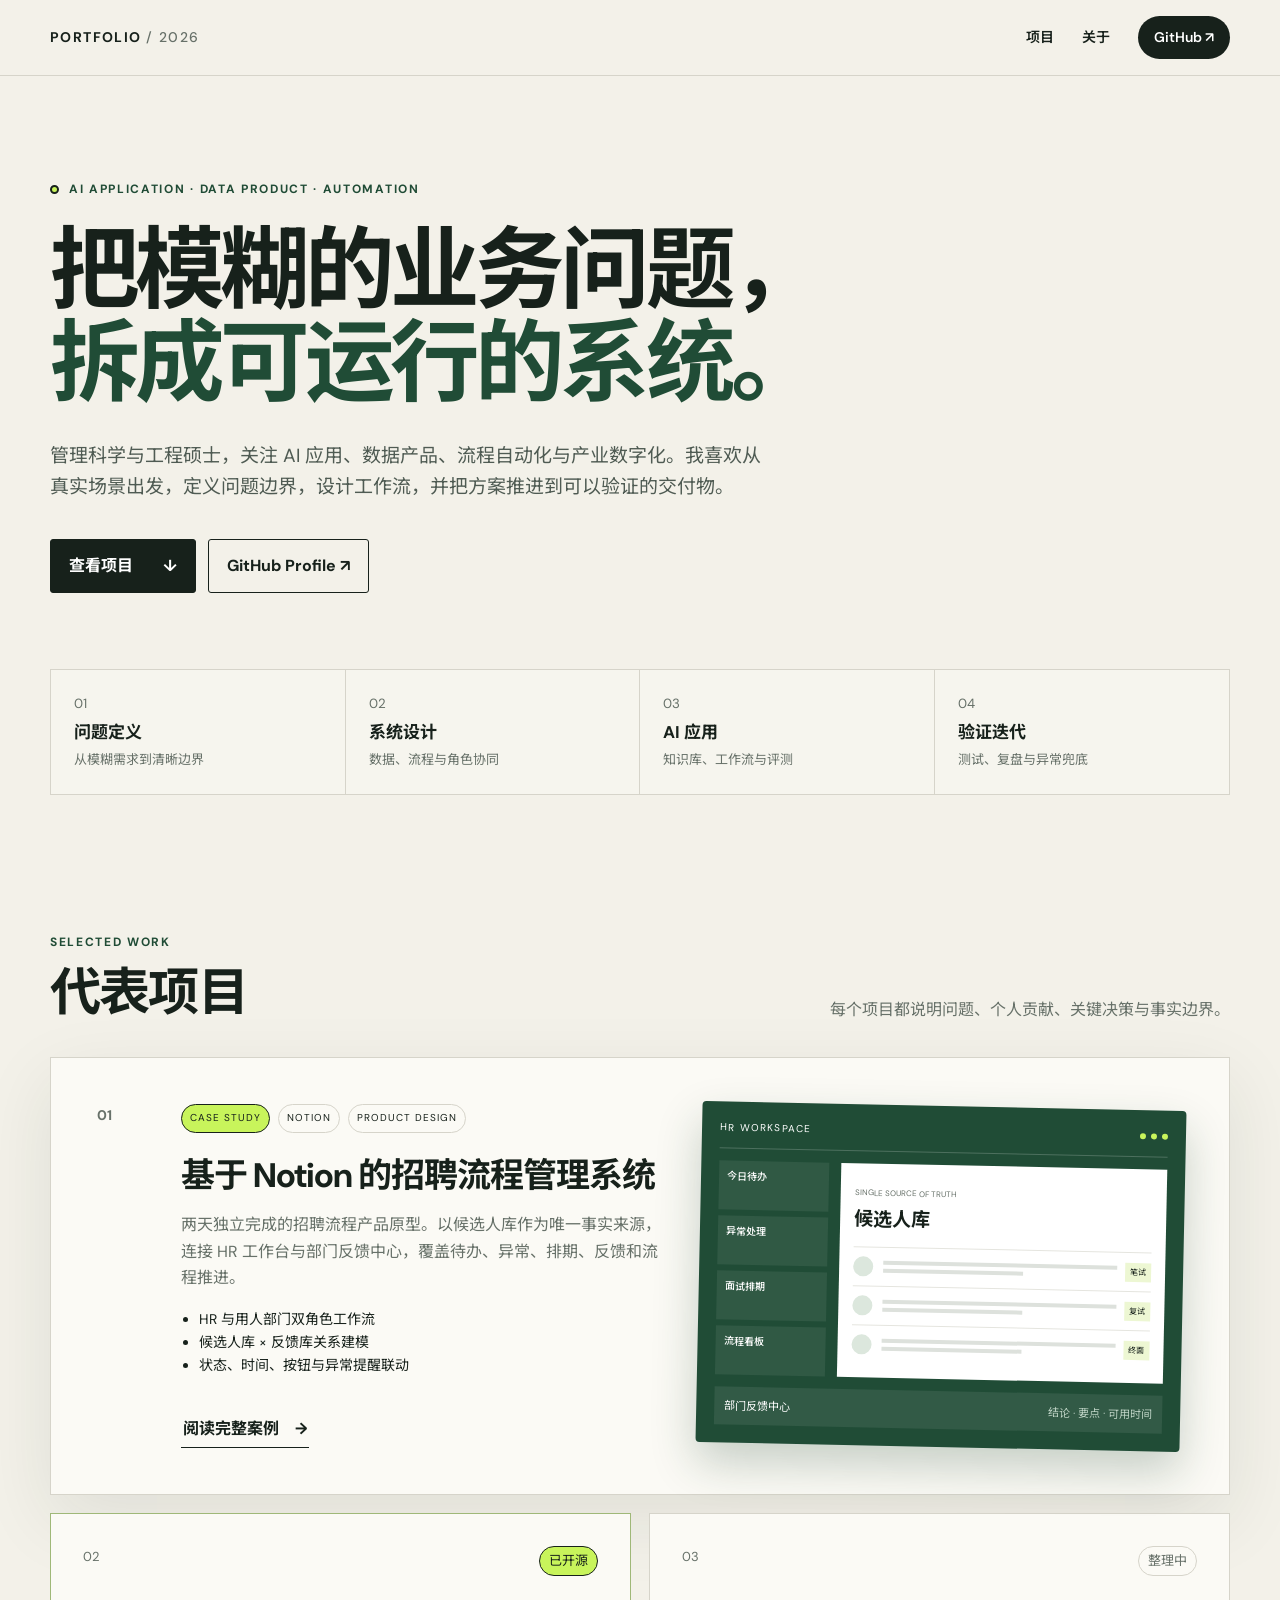
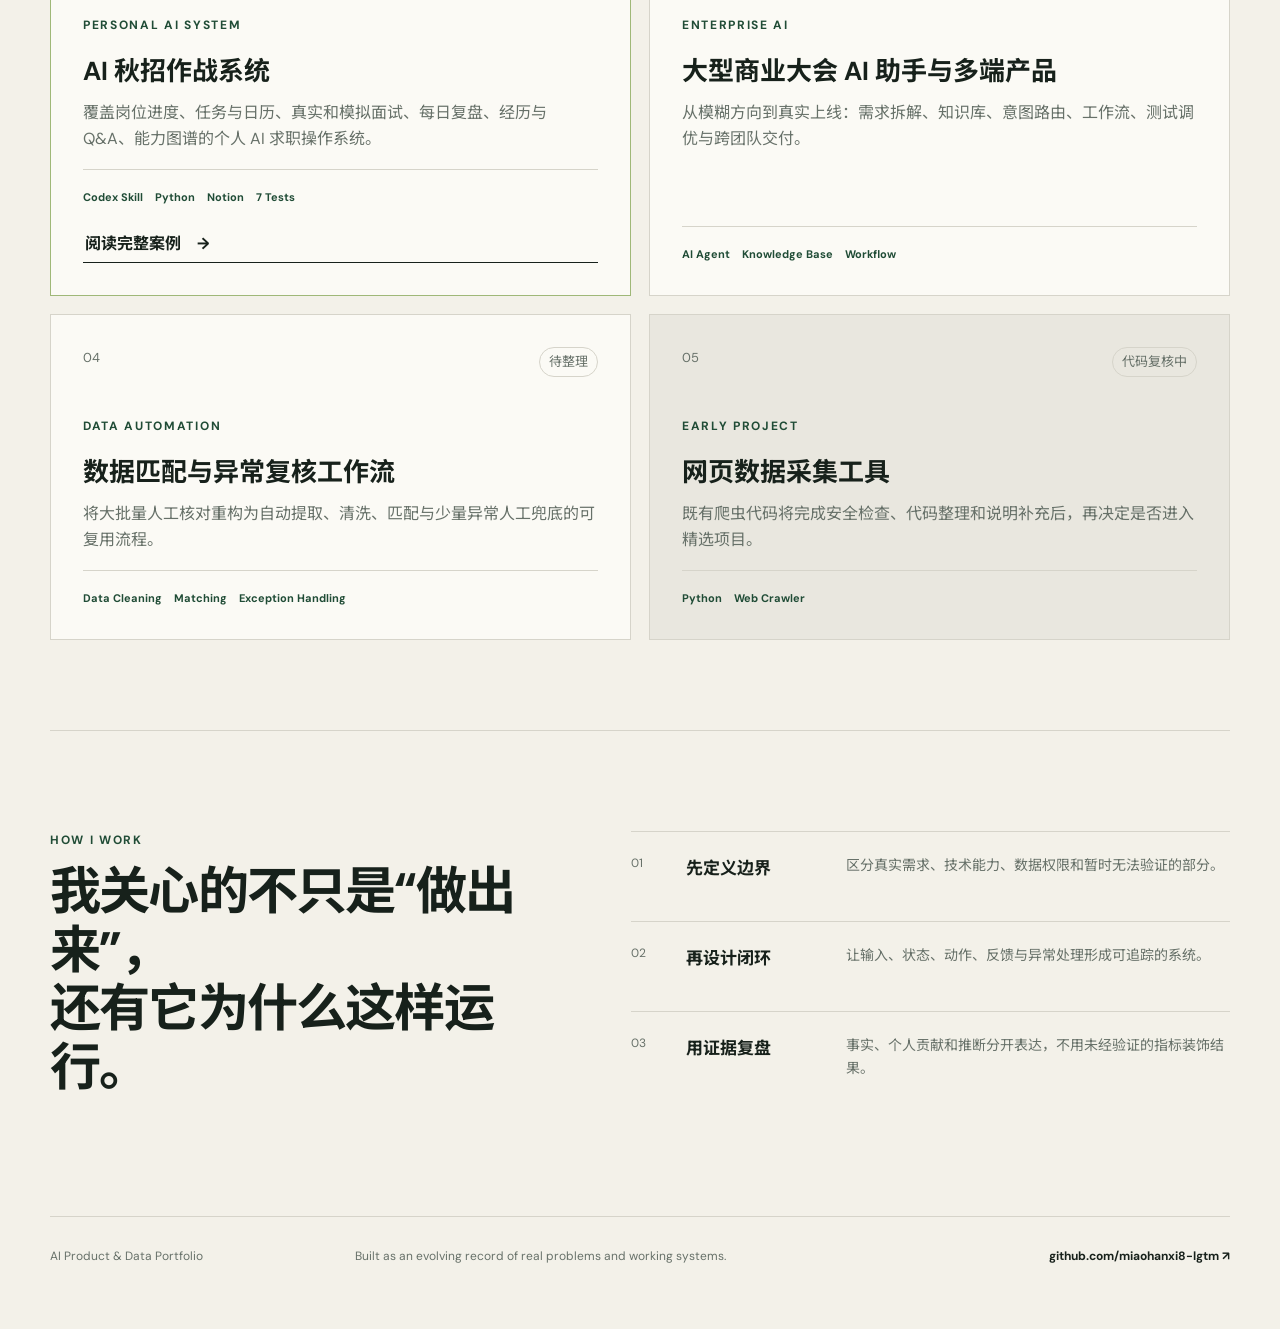
==== index.html @ 08131084 "Expand autumn recruitment case to full lifecycle" ====
<!doctype html>
<html lang="zh-CN">
<head>
  <meta charset="utf-8">
  <meta name="viewport" content="width=device-width, initial-scale=1">
  <meta name="description" content="AI 产品、数据自动化与数字化系统作品集">
  <title>AI Product & Data Portfolio</title>
  <link rel="stylesheet" href="/styles.css">
</head>
<body>
  <header class="site-header">
    <a class="brand" href="/">PORTFOLIO <span>/ 2026</span></a>
    <nav aria-label="主导航">
      <a href="#work">项目</a>
      <a href="#about">关于</a>
      <a class="nav-cta" href="https://github.com/miaohanxi8-lgtm">GitHub ↗</a>
    </nav>
  </header>

  <main>
    <section class="hero shell">
      <div class="eyebrow"><span></span> AI APPLICATION · DATA PRODUCT · AUTOMATION</div>
      <h1>把模糊的业务问题，<br><em>拆成可运行的系统。</em></h1>
      <p class="hero-copy">管理科学与工程硕士，关注 AI 应用、数据产品、流程自动化与产业数字化。我喜欢从真实场景出发，定义问题边界，设计工作流，并把方案推进到可以验证的交付物。</p>
      <div class="hero-actions">
        <a class="button primary" href="#work">查看项目 <span>↓</span></a>
        <a class="button secondary" href="https://github.com/miaohanxi8-lgtm">GitHub Profile ↗</a>
      </div>
      <div class="capability-strip">
        <div><small>01</small><strong>问题定义</strong><span>从模糊需求到清晰边界</span></div>
        <div><small>02</small><strong>系统设计</strong><span>数据、流程与角色协同</span></div>
        <div><small>03</small><strong>AI 应用</strong><span>知识库、工作流与评测</span></div>
        <div><small>04</small><strong>验证迭代</strong><span>测试、复盘与异常兜底</span></div>
      </div>
    </section>

    <section class="work shell" id="work">
      <div class="section-heading">
        <div><p class="kicker">SELECTED WORK</p><h2>代表项目</h2></div>
        <p>每个项目都说明问题、个人贡献、关键决策与事实边界。</p>
      </div>

      <article class="featured-card">
        <div class="project-index">01</div>
        <div class="project-copy">
          <div class="tag-row"><span class="tag live">CASE STUDY</span><span class="tag">NOTION</span><span class="tag">PRODUCT DESIGN</span></div>
          <h3>基于 Notion 的招聘流程管理系统</h3>
          <p>两天独立完成的招聘流程产品原型。以候选人库作为唯一事实来源，连接 HR 工作台与部门反馈中心，覆盖待办、异常、排期、反馈和流程推进。</p>
          <ul class="project-points">
            <li>HR 与用人部门双角色工作流</li>
            <li>候选人库 × 反馈库关系建模</li>
            <li>状态、时间、按钮与异常提醒联动</li>
          </ul>
          <a class="text-link" href="/projects/notion-recruiting-system.html">阅读完整案例 <span>→</span></a>
        </div>
        <div class="system-preview" aria-label="招聘系统简化示意">
          <div class="preview-top"><span>HR WORKSPACE</span><i></i><i></i><i></i></div>
          <div class="preview-grid">
            <div class="preview-side"><b>今日待办</b><b>异常处理</b><b>面试排期</b><b>流程看板</b></div>
            <div class="preview-main">
              <small>SINGLE SOURCE OF TRUTH</small><strong>候选人库</strong>
              <div class="candidate-row"><i></i><span><b></b><b></b></span><em>笔试</em></div>
              <div class="candidate-row"><i></i><span><b></b><b></b></span><em>复试</em></div>
              <div class="candidate-row"><i></i><span><b></b><b></b></span><em>终面</em></div>
            </div>
          </div>
          <div class="preview-feedback">部门反馈中心 <span>结论 · 要点 · 可用时间</span></div>
        </div>
      </article>

      <div class="project-grid">
        <article class="project-card published-card">
          <div class="card-top"><span>02</span><span class="status">已开源</span></div>
          <p class="kicker">PERSONAL AI SYSTEM</p>
          <h3>AI 秋招作战系统</h3>
          <p>覆盖岗位进度、任务与日历、真实和模拟面试、每日复盘、经历与 Q&A、能力图谱的个人 AI 求职操作系统。</p>
          <div class="card-footer"><span>Codex Skill</span><span>Python</span><span>Notion</span><span>7 Tests</span></div>
          <a class="text-link" href="/projects/autumn-recruitment-system.html">阅读完整案例 <span>→</span></a>
        </article>
        <article class="project-card">
          <div class="card-top"><span>03</span><span class="status">整理中</span></div>
          <p class="kicker">ENTERPRISE AI</p>
          <h3>大型商业大会 AI 助手与多端产品</h3>
          <p>从模糊方向到真实上线：需求拆解、知识库、意图路由、工作流、测试调优与跨团队交付。</p>
          <div class="card-footer"><span>AI Agent</span><span>Knowledge Base</span><span>Workflow</span></div>
        </article>
        <article class="project-card">
          <div class="card-top"><span>04</span><span class="status">待整理</span></div>
          <p class="kicker">DATA AUTOMATION</p>
          <h3>数据匹配与异常复核工作流</h3>
          <p>将大批量人工核对重构为自动提取、清洗、匹配与少量异常人工兜底的可复用流程。</p>
          <div class="card-footer"><span>Data Cleaning</span><span>Matching</span><span>Exception Handling</span></div>
        </article>
        <article class="project-card muted-card">
          <div class="card-top"><span>05</span><span class="status">代码复核中</span></div>
          <p class="kicker">EARLY PROJECT</p>
          <h3>网页数据采集工具</h3>
          <p>既有爬虫代码将完成安全检查、代码整理和说明补充后，再决定是否进入精选项目。</p>
          <div class="card-footer"><span>Python</span><span>Web Crawler</span></div>
        </article>
      </div>
    </section>

    <section class="about shell" id="about">
      <div><p class="kicker">HOW I WORK</p><h2>我关心的不只是“做出来”，<br>还有它为什么这样运行。</h2></div>
      <div class="principles">
        <div><span>01</span><h3>先定义边界</h3><p>区分真实需求、技术能力、数据权限和暂时无法验证的部分。</p></div>
        <div><span>02</span><h3>再设计闭环</h3><p>让输入、状态、动作、反馈与异常处理形成可追踪的系统。</p></div>
        <div><span>03</span><h3>用证据复盘</h3><p>事实、个人贡献和推断分开表达，不用未经验证的指标装饰结果。</p></div>
      </div>
    </section>
  </main>

  <footer class="site-footer shell">
    <p>AI Product & Data Portfolio</p>
    <p>Built as an evolving record of real problems and working systems.</p>
    <a href="https://github.com/miaohanxi8-lgtm">github.com/miaohanxi8-lgtm ↗</a>
  </footer>
</body>
</html>
---- styles.css ----
@import url('https://fonts.googleapis.com/css2?family=DM+Sans:wght@400;500;600;700&family=Noto+Sans+SC:wght@400;500;600;700&display=swap');

:root{
  --ink:#17211b;--paper:#f3f1e9;--card:#fbfaf5;--line:#d6d4ca;
  --lime:#c8f45b;--green:#204c36;--muted:#677169;--orange:#ff785a;
  --shadow:0 24px 70px rgba(26,40,31,.09)
}
*{box-sizing:border-box}
html{scroll-behavior:smooth}
body{margin:0;background:var(--paper);color:var(--ink);font-family:"DM Sans","Noto Sans SC",sans-serif;line-height:1.65}
a{color:inherit;text-decoration:none}
.shell{width:min(1180px,calc(100% - 48px));margin:auto}
.site-header{height:76px;padding:0 max(24px,calc((100vw - 1180px)/2));display:flex;align-items:center;justify-content:space-between;border-bottom:1px solid var(--line);position:sticky;top:0;background:rgba(243,241,233,.91);backdrop-filter:blur(16px);z-index:10}
.brand{font-weight:700;letter-spacing:.1em;font-size:14px}.brand span{color:var(--muted);font-weight:500}
nav{display:flex;align-items:center;gap:28px;font-size:14px;font-weight:600}nav a:hover{opacity:.65}.nav-cta{background:var(--ink);color:white;padding:10px 16px;border-radius:999px}
.hero{padding:104px 0 48px}
.eyebrow,.kicker{font-size:12px;letter-spacing:.14em;font-weight:700;color:var(--green);text-transform:uppercase}
.eyebrow{display:flex;align-items:center;gap:10px}.eyebrow>span{width:9px;height:9px;background:var(--lime);border:2px solid var(--ink);border-radius:50%}
h1,h2,h3,p{margin-top:0}h1{font-size:clamp(46px,7vw,92px);line-height:1.04;letter-spacing:-.055em;margin:24px 0 30px;max-width:1000px}h1 em{font-style:normal;color:var(--green)}
.hero-copy{font-size:19px;max-width:720px;color:#4f5b53}
.hero-actions{display:flex;gap:12px;margin:36px 0 76px}.button{padding:13px 18px;border:1px solid var(--ink);font-weight:700;border-radius:3px}.button.primary{background:var(--ink);color:white}.button.primary span{margin-left:26px}.button.secondary:hover,.text-link:hover{background:var(--lime)}
.capability-strip{display:grid;grid-template-columns:repeat(4,1fr);border:1px solid var(--line);background:rgba(255,255,255,.24)}
.capability-strip>div{padding:23px;border-right:1px solid var(--line);display:grid;gap:3px}.capability-strip>div:last-child{border:0}.capability-strip small{color:var(--muted)}.capability-strip strong{font-size:17px}.capability-strip span{font-size:13px;color:var(--muted)}
.work{padding:90px 0}.section-heading{display:flex;justify-content:space-between;align-items:end;margin-bottom:34px}.section-heading h2,.about h2{font-size:clamp(32px,4vw,54px);line-height:1.15;letter-spacing:-.035em;margin:7px 0 0}.section-heading>p{max-width:420px;color:var(--muted);margin:0}
.featured-card{background:var(--card);border:1px solid var(--line);padding:46px;display:grid;grid-template-columns:50px 1fr 1fr;gap:34px;box-shadow:var(--shadow)}
.project-index{font-size:14px;color:var(--muted);font-weight:700}.tag-row{display:flex;gap:8px;flex-wrap:wrap}.tag{font-size:10px;letter-spacing:.1em;border:1px solid var(--line);padding:5px 8px;border-radius:999px}.tag.live{background:var(--lime);border-color:var(--ink)}
.project-copy h3{font-size:34px;line-height:1.22;letter-spacing:-.03em;margin:22px 0 16px}.project-copy>p{color:var(--muted)}.project-points{padding-left:18px;font-size:14px}.text-link{display:inline-block;margin-top:20px;border-bottom:1px solid var(--ink);font-weight:700;padding:5px 2px}.text-link span{margin-left:12px}
.system-preview{background:var(--green);color:white;padding:18px;border-radius:4px;align-self:center;transform:rotate(1.2deg);box-shadow:0 20px 45px rgba(25,65,44,.23)}
.preview-top{display:flex;align-items:center;gap:5px;border-bottom:1px solid rgba(255,255,255,.2);padding-bottom:11px;font-size:10px;letter-spacing:.12em}.preview-top span{margin-right:auto}.preview-top i{width:6px;height:6px;border-radius:50%;background:var(--lime)}
.preview-grid{display:grid;grid-template-columns:110px 1fr;margin-top:12px;gap:12px}.preview-side{display:grid;gap:6px}.preview-side b{font-size:10px;padding:8px;background:rgba(255,255,255,.07);font-weight:500}.preview-main{background:white;color:var(--ink);padding:14px}.preview-main small{font-size:8px;color:var(--muted)}.preview-main>strong{display:block;font-size:19px;margin-bottom:12px}
.candidate-row{display:grid;grid-template-columns:22px 1fr auto;gap:8px;align-items:center;border-top:1px solid #e5e5df;padding:9px 0}.candidate-row>i{width:20px;height:20px;background:#dce7dd;border-radius:50%}.candidate-row span{display:grid;gap:4px}.candidate-row span b{height:4px;background:#dde1dc}.candidate-row span b:last-child{width:60%}.candidate-row em{font-size:8px;font-style:normal;background:#edf7d3;padding:3px 5px}
.preview-feedback{font-size:11px;margin-top:12px;padding:10px;background:rgba(255,255,255,.08)}.preview-feedback span{float:right;color:#bdd2c4}
.project-grid{display:grid;grid-template-columns:repeat(2,1fr);gap:18px;margin-top:18px}.project-card{background:var(--card);border:1px solid var(--line);padding:32px;min-height:300px;display:flex;flex-direction:column}.project-card:hover{transform:translateY(-3px);transition:.2s;box-shadow:var(--shadow)}.card-top{display:flex;justify-content:space-between;color:var(--muted);font-size:13px}.status{border:1px solid var(--line);border-radius:999px;padding:3px 9px}.project-card .kicker{margin-top:40px}.project-card h3{font-size:26px;line-height:1.25;margin:8px 0 12px}.project-card>p:not(.kicker){color:var(--muted)}.card-footer{margin-top:auto;padding-top:18px;border-top:1px solid var(--line);display:flex;flex-wrap:wrap;gap:12px;color:var(--green);font-size:11px;font-weight:700}.muted-card{background:#e9e7df}
.about{padding:100px 0;display:grid;grid-template-columns:.9fr 1.1fr;gap:90px;border-top:1px solid var(--line)}.principles>div{display:grid;grid-template-columns:45px 150px 1fr;gap:10px;padding:22px 0;border-top:1px solid var(--line)}.principles span{font-size:12px;color:var(--muted)}.principles h3{font-size:17px}.principles p{color:var(--muted);font-size:14px}
.site-footer{display:grid;grid-template-columns:1fr 2fr 1fr;gap:20px;border-top:1px solid var(--line);padding:30px 0 50px;font-size:12px;color:var(--muted)}.site-footer a{text-align:right;color:var(--ink);font-weight:700}

/* Case study */
.case-hero{padding:82px 0 48px}.back-link{font-size:13px;font-weight:700}.case-hero h1{font-size:clamp(42px,6.5vw,78px);max-width:1050px}.case-summary{display:grid;grid-template-columns:2fr 1fr;gap:70px;align-items:end}.case-summary>p{font-size:19px;color:var(--muted);margin:0}.meta-list{display:grid;grid-template-columns:1fr 1fr;border:1px solid var(--line)}.meta-list div{padding:13px;border:1px solid var(--line);margin:-1px 0 0 -1px}.meta-list small{display:block;color:var(--muted);font-size:10px;letter-spacing:.1em}.meta-list strong{font-size:13px}
.case-actions{display:flex;gap:12px;flex-wrap:wrap;margin-top:32px}.case-actions .button{font-size:14px}.case-actions .button.quiet{border-color:var(--line);color:var(--green)}.case-actions .button.quiet:hover{background:var(--lime);border-color:var(--ink)}
.disclosure{background:#e4efd0;border-left:4px solid var(--green);padding:17px 20px;margin:0 auto 70px}.disclosure strong{margin-right:8px}
.case-layout{display:grid;grid-template-columns:220px 1fr;gap:70px;padding-bottom:100px}.case-toc{position:sticky;top:110px;align-self:start;display:grid;gap:12px;font-size:13px}.case-toc b{margin-bottom:8px}.case-toc a{color:var(--muted)}.case-toc a:hover{color:var(--ink)}
.case-content section{padding:16px 0 76px;border-top:1px solid var(--line)}.case-content h2{font-size:36px;letter-spacing:-.03em;margin:30px 0 20px}.case-content h3{font-size:20px;margin-bottom:8px}.lead{font-size:20px;color:var(--green)}
.problem-grid,.view-grid,.decision-grid{display:grid;grid-template-columns:repeat(2,1fr);gap:14px}.info-card{border:1px solid var(--line);background:var(--card);padding:24px}.info-card span{font-size:11px;color:var(--muted)}.info-card p{font-size:14px;color:var(--muted);margin:8px 0 0}
.architecture{background:var(--ink);color:white;padding:34px;margin:28px 0}.arch-grid{display:grid;grid-template-columns:1fr 52px 1.2fr 52px 1fr;align-items:center;text-align:center}.arch-node{border:1px solid rgba(255,255,255,.3);padding:22px 12px;background:rgba(255,255,255,.04)}.arch-node.core{background:var(--lime);color:var(--ink);border-color:var(--lime)}.arch-node small{display:block;font-size:10px;opacity:.65;margin-bottom:6px}.arch-arrow{color:var(--lime);font-size:24px}.arch-caption{text-align:center;color:#aebcb3;font-size:12px;margin:18px 0 0}
.flow-list{counter-reset:flow;list-style:none;padding:0}.flow-list li{counter-increment:flow;display:grid;grid-template-columns:46px 1fr;gap:16px;padding:18px 0;border-top:1px solid var(--line)}.flow-list li:before{content:counter(flow,decimal-leading-zero);font-weight:700;color:var(--green)}.flow-list b{display:block;margin-bottom:4px}.flow-list span{color:var(--muted);font-size:14px}
.screen-gallery{display:grid;grid-template-columns:repeat(2,minmax(0,1fr));gap:16px;margin-top:28px}.screen-card{margin:0;background:var(--card);border:1px solid var(--line);overflow:hidden}.screen-card-wide{grid-column:1/-1}.screen-frame{background:#e9e7df;overflow:hidden;border-bottom:1px solid var(--line)}.screen-frame img{width:100%;height:auto;display:block}.screen-card figcaption{padding:20px}.screen-card figcaption>span,.prototype-note>span{font-size:10px;letter-spacing:.12em;color:var(--green);font-weight:700}.screen-card figcaption strong{display:block;font-size:17px;line-height:1.35;margin:7px 0}.screen-card figcaption p{font-size:13px;color:var(--muted);margin:0}.prototype-note{display:grid;grid-template-columns:145px 1fr;gap:24px;margin-top:16px;padding:24px;background:#e4efd0;border-left:4px solid var(--green)}.prototype-note strong{font-size:19px}.prototype-note p{margin:5px 0 0;color:#4f5b53;font-size:14px}.demo-data-note{font-size:12px;color:var(--muted);border-left:2px solid var(--lime);padding-left:10px}
.data-table{width:100%;border-collapse:collapse;font-size:14px}.data-table th,.data-table td{text-align:left;padding:15px;border-bottom:1px solid var(--line);vertical-align:top}.data-table th{color:var(--muted);font-size:11px;letter-spacing:.08em}.data-table td:first-child{font-weight:700}
.limitations{background:#ffede6;border:1px solid #edc1b4;padding:26px}.limitations ul{margin-bottom:0}
.case-cta{background:var(--green);color:white;padding:42px;margin-top:20px}.case-cta h2{margin-top:0}.case-cta>p{max-width:720px;color:#d8e6dc}.case-cta-actions{display:flex;gap:10px;flex-wrap:wrap;margin-top:24px}.case-cta a{display:inline-block;background:var(--lime);color:var(--ink);padding:12px 16px;font-weight:700}.case-cta a.secondary{background:transparent;color:white;border:1px solid rgba(255,255,255,.38)}.case-cta a:hover{transform:translateY(-2px);transition:.18s}

@media(max-width:850px){
  .site-header nav>a:not(.nav-cta){display:none}.hero{padding-top:70px}.capability-strip{grid-template-columns:1fr 1fr}.capability-strip>div:nth-child(2){border-right:0}.capability-strip>div:nth-child(-n+2){border-bottom:1px solid var(--line)}
  .section-heading,.case-summary{display:block}.section-heading>p{margin-top:15px}.featured-card{grid-template-columns:1fr;padding:28px}.project-index{display:none}.system-preview{transform:none}.project-grid,.about{grid-template-columns:1fr}.about{gap:40px}.site-footer{grid-template-columns:1fr}.site-footer a{text-align:left}
  .case-layout{grid-template-columns:1fr}.case-toc{display:none}.screen-gallery{grid-template-columns:1fr}.screen-card-wide{grid-column:auto}.arch-grid{grid-template-columns:1fr}.arch-arrow{transform:rotate(90deg)}.problem-grid,.view-grid,.decision-grid{grid-template-columns:1fr}
}
@media(max-width:520px){
  .shell{width:min(100% - 28px,1180px)}.site-header{height:66px;padding:0 14px}.brand span{display:none}.nav-cta{padding:8px 12px}.hero{padding-top:56px}h1{font-size:43px}.hero-copy{font-size:16px}.hero-actions{display:grid;margin-bottom:52px}.capability-strip{grid-template-columns:1fr}.capability-strip>div{border-right:0;border-bottom:1px solid var(--line)!important}.project-grid{grid-template-columns:1fr}.featured-card{padding:20px}.project-copy h3{font-size:28px}.preview-grid{grid-template-columns:82px 1fr}.principles>div{grid-template-columns:35px 1fr}.principles p{grid-column:2}.case-summary>p{font-size:17px}.meta-list{margin-top:28px}.case-actions{display:grid}.case-actions .button{text-align:center}.case-cta-actions{display:grid}.case-cta-actions a{text-align:center}.architecture{padding:20px}.case-content h2{font-size:30px}.prototype-note{grid-template-columns:1fr;gap:8px}.screen-card figcaption{padding:16px}
}

/* Full-lifecycle autumn recruitment case */
.case-content{min-width:0}
.goal-grid{display:grid;grid-template-columns:repeat(2,1fr);gap:14px}
.goal-grid .info-card{min-height:208px}
.lifecycle-map{display:grid;grid-template-columns:repeat(15,auto);align-items:stretch;margin:28px 0;overflow-x:auto;padding-bottom:8px}
.lifecycle-map>div{min-width:130px;background:var(--card);border:1px solid var(--line);padding:17px}
.lifecycle-map>i{display:grid;place-items:center;padding:0 8px;color:var(--green);font-style:normal;font-size:20px}
.lifecycle-map span,.track-panel>span,.review-flow span,.knowledge-assets span,.daily-inputs span{font-size:10px;letter-spacing:.11em;color:var(--green);font-weight:700}
.lifecycle-map b{display:block;margin:8px 0 3px}.lifecycle-map p{margin:0;font-size:11px;color:var(--muted)}
.two-track{display:grid;grid-template-columns:1fr 1fr;gap:14px;margin-top:28px}
.track-panel{border:1px solid var(--line);background:var(--card);padding:28px}
.track-panel h3{font-size:24px;margin:9px 0 16px}.track-panel ul{padding-left:18px;margin:0}.track-panel li{margin:9px 0;color:var(--muted);font-size:14px}
.track-panel.accent-panel{background:var(--green);color:white;border-color:var(--green)}
.accent-panel>span{color:var(--lime)}.accent-panel li{color:#d8e6dc}
.action-example{display:grid;grid-template-columns:1fr 38px 1fr 38px 1fr;align-items:center;background:var(--ink);color:white;padding:20px;margin-top:14px}
.action-example div{padding:10px}.action-example small{display:block;color:var(--lime);font-size:9px;letter-spacing:.11em}.action-example b{display:block;font-size:13px;margin-top:6px}.action-example i{text-align:center;color:var(--lime);font-style:normal}
.review-flow{display:grid;grid-template-columns:repeat(3,1fr);gap:12px;margin-top:14px}
.review-flow>div{border-top:3px solid var(--green);background:var(--card);padding:20px}
.review-flow b{display:block;font-size:17px;margin:7px 0}.review-flow p{font-size:13px;color:var(--muted);margin:0}
.knowledge-assets{display:grid;grid-template-columns:repeat(4,1fr);gap:10px;margin-top:26px}
.knowledge-assets>div{background:var(--card);border:1px solid var(--line);padding:20px}
.knowledge-assets h3{margin:8px 0}.knowledge-assets p{font-size:12px;color:var(--muted);margin:0}
.answer-chain{display:flex;align-items:center;gap:10px;flex-wrap:wrap;background:#e4efd0;border-left:4px solid var(--green);padding:20px;margin-top:14px}
.answer-chain span{background:var(--card);border:1px solid #becdae;padding:7px 10px;font-size:12px}.answer-chain i{font-style:normal;color:var(--green)}.answer-chain strong{font-size:15px}
.capability-board{display:grid;grid-template-columns:repeat(3,1fr);gap:12px;margin-top:26px}
.capability-node{border:1px solid var(--line);padding:24px;background:var(--card);position:relative;overflow:hidden}
.capability-node:before{content:"";position:absolute;left:0;top:0;bottom:0;width:5px;background:#a5aaa6}
.capability-node.mastered:before{background:var(--lime)}.capability-node.progressing:before{background:#e0b752}
.capability-node span{font-size:10px;color:var(--muted)}.capability-node b{display:block;font-size:19px;margin:7px 0}.capability-node p{font-size:13px;color:var(--muted);margin:0}
.daily-inputs{display:grid;grid-template-columns:repeat(5,1fr);gap:9px;margin:26px 0 14px}
.daily-inputs>div{border:1px solid var(--line);background:var(--card);padding:17px}
.daily-inputs b{display:block;margin:7px 0;font-size:15px}.daily-inputs p{margin:0;color:var(--muted);font-size:11px}
.feedback-loop{display:grid;grid-template-columns:1fr 30px 1fr 30px 1fr 30px 1fr;align-items:center;background:var(--green);color:white;padding:22px}
.feedback-loop>div{padding:10px}.feedback-loop small{display:block;color:var(--lime);font-size:9px;letter-spacing:.11em}.feedback-loop b{font-size:13px}.feedback-loop i{font-style:normal;text-align:center;color:var(--lime)}
.micro-note{margin-top:14px;border-left:2px solid var(--lime);padding-left:12px;color:var(--muted);font-size:13px}
@media(max-width:850px){
  .goal-grid,.two-track,.review-flow,.capability-board{grid-template-columns:1fr}
  .knowledge-assets{grid-template-columns:1fr 1fr}
  .daily-inputs{grid-template-columns:1fr 1fr}
  .action-example,.feedback-loop{grid-template-columns:1fr}.action-example i,.feedback-loop i{transform:rotate(90deg)}
}
@media(max-width:520px){
  .knowledge-assets,.daily-inputs{grid-template-columns:1fr}
  .goal-grid .info-card{min-height:0}
  .track-panel{padding:21px}
}


/* Autumn recruitment system case */
.skill-architecture{display:grid;gap:12px;background:var(--ink);padding:30px;margin-top:28px;color:white}
.skill-layer{display:grid;grid-template-columns:155px 1fr;gap:18px;align-items:center;border:1px solid rgba(255,255,255,.18);padding:17px}
.skill-layer>span{font-size:10px;letter-spacing:.13em;color:#aebcb3;font-weight:700}
.skill-layer-nodes{display:grid;grid-template-columns:repeat(3,1fr);gap:8px}
.skill-layer-nodes b{background:rgba(255,255,255,.07);padding:13px;text-align:center;font-size:13px}
.core-layer{background:var(--lime);color:var(--ink);border-color:var(--lime)}
.core-layer>span{color:var(--green)}.core-layer .skill-layer-nodes b{background:rgba(23,33,27,.08)}
.output-layer{border-color:rgba(200,244,91,.55)}
.skill-metrics{display:grid;grid-template-columns:repeat(4,1fr);border:1px solid var(--line);margin-top:14px;background:var(--card)}
.skill-metrics div{padding:20px;border-right:1px solid var(--line)}.skill-metrics div:last-child{border:0}
.skill-metrics strong{display:block;font-size:32px;line-height:1;color:var(--green)}.skill-metrics span{font-size:11px;color:var(--muted)}
.pipeline-steps{list-style:none;padding:0;display:grid;grid-template-columns:repeat(3,1fr);gap:12px;counter-reset:none}
.pipeline-steps li{background:var(--card);border:1px solid var(--line);padding:20px;min-height:178px}
.pipeline-steps span{font-size:10px;color:var(--green);font-weight:700}.pipeline-steps b{display:block;font-size:18px;margin:7px 0}.pipeline-steps p{font-size:13px;color:var(--muted);margin:0}
.object-model{display:grid;grid-template-columns:repeat(3,1fr);gap:12px;margin-top:26px}
.object-card{background:var(--card);border:1px solid var(--line);padding:20px}.object-card.primary-object{grid-row:span 2;background:var(--green);color:white;display:flex;flex-direction:column;justify-content:center}
.object-card span{font-size:10px;color:var(--green);font-weight:700}.primary-object span{color:var(--lime)}
.object-card b{display:block;font-size:18px;margin:7px 0}.object-card p{font-size:13px;color:var(--muted);margin:0}.primary-object p{color:#d8e6dc}
.knowledge-loop{display:grid;grid-template-columns:1fr 32px 1fr 32px 1fr 32px 1fr;align-items:stretch;margin:26px 0}
.knowledge-loop>div{background:var(--card);border:1px solid var(--line);padding:18px}.knowledge-loop>i{display:grid;place-items:center;font-style:normal;color:var(--green);font-size:20px}
.knowledge-loop span{font-size:10px;color:var(--green);font-weight:700}.knowledge-loop b{display:block;margin:7px 0}.knowledge-loop p{font-size:12px;color:var(--muted);margin:0}
.engineering-grid{display:grid;grid-template-columns:repeat(2,1fr);gap:12px}
.code-proof{background:#111b15;color:white;padding:30px;display:grid;grid-template-columns:.8fr 1.2fr;gap:30px;align-items:center}
.code-proof strong{font-size:38px;display:block;margin:18px 0 0}.code-proof p{color:#aebcb3;font-size:13px}
.pass-badge{display:inline-block;background:var(--lime);color:var(--ink);font-size:10px;letter-spacing:.1em;font-weight:700;padding:7px 9px}
.file-tree{margin:0;background:#0a100c;border:1px solid rgba(255,255,255,.14);padding:20px;overflow:auto;color:#d6e6da;font:12px/1.65 ui-monospace,SFMono-Regular,Consolas,monospace}
.published-card{border-color:#9fb878}.published-card .status{background:var(--lime);border-color:var(--ink);color:var(--ink)}
@media(max-width:850px){
  .skill-layer{grid-template-columns:1fr}.skill-layer-nodes{grid-template-columns:1fr}
  .skill-metrics{grid-template-columns:1fr 1fr}.skill-metrics div:nth-child(2){border-right:0}.skill-metrics div:nth-child(-n+2){border-bottom:1px solid var(--line)}
  .pipeline-steps,.object-model,.engineering-grid{grid-template-columns:1fr}.object-card.primary-object{grid-row:auto}
  .knowledge-loop{grid-template-columns:1fr}.knowledge-loop>i{transform:rotate(90deg);padding:5px}
  .code-proof{grid-template-columns:1fr}
}
@media(max-width:520px){
  .skill-architecture{padding:16px}.skill-metrics{grid-template-columns:1fr}.skill-metrics div{border-right:0;border-bottom:1px solid var(--line)}.skill-metrics div:last-child{border-bottom:0}
  .code-proof{padding:20px}.file-tree{font-size:10px}
}
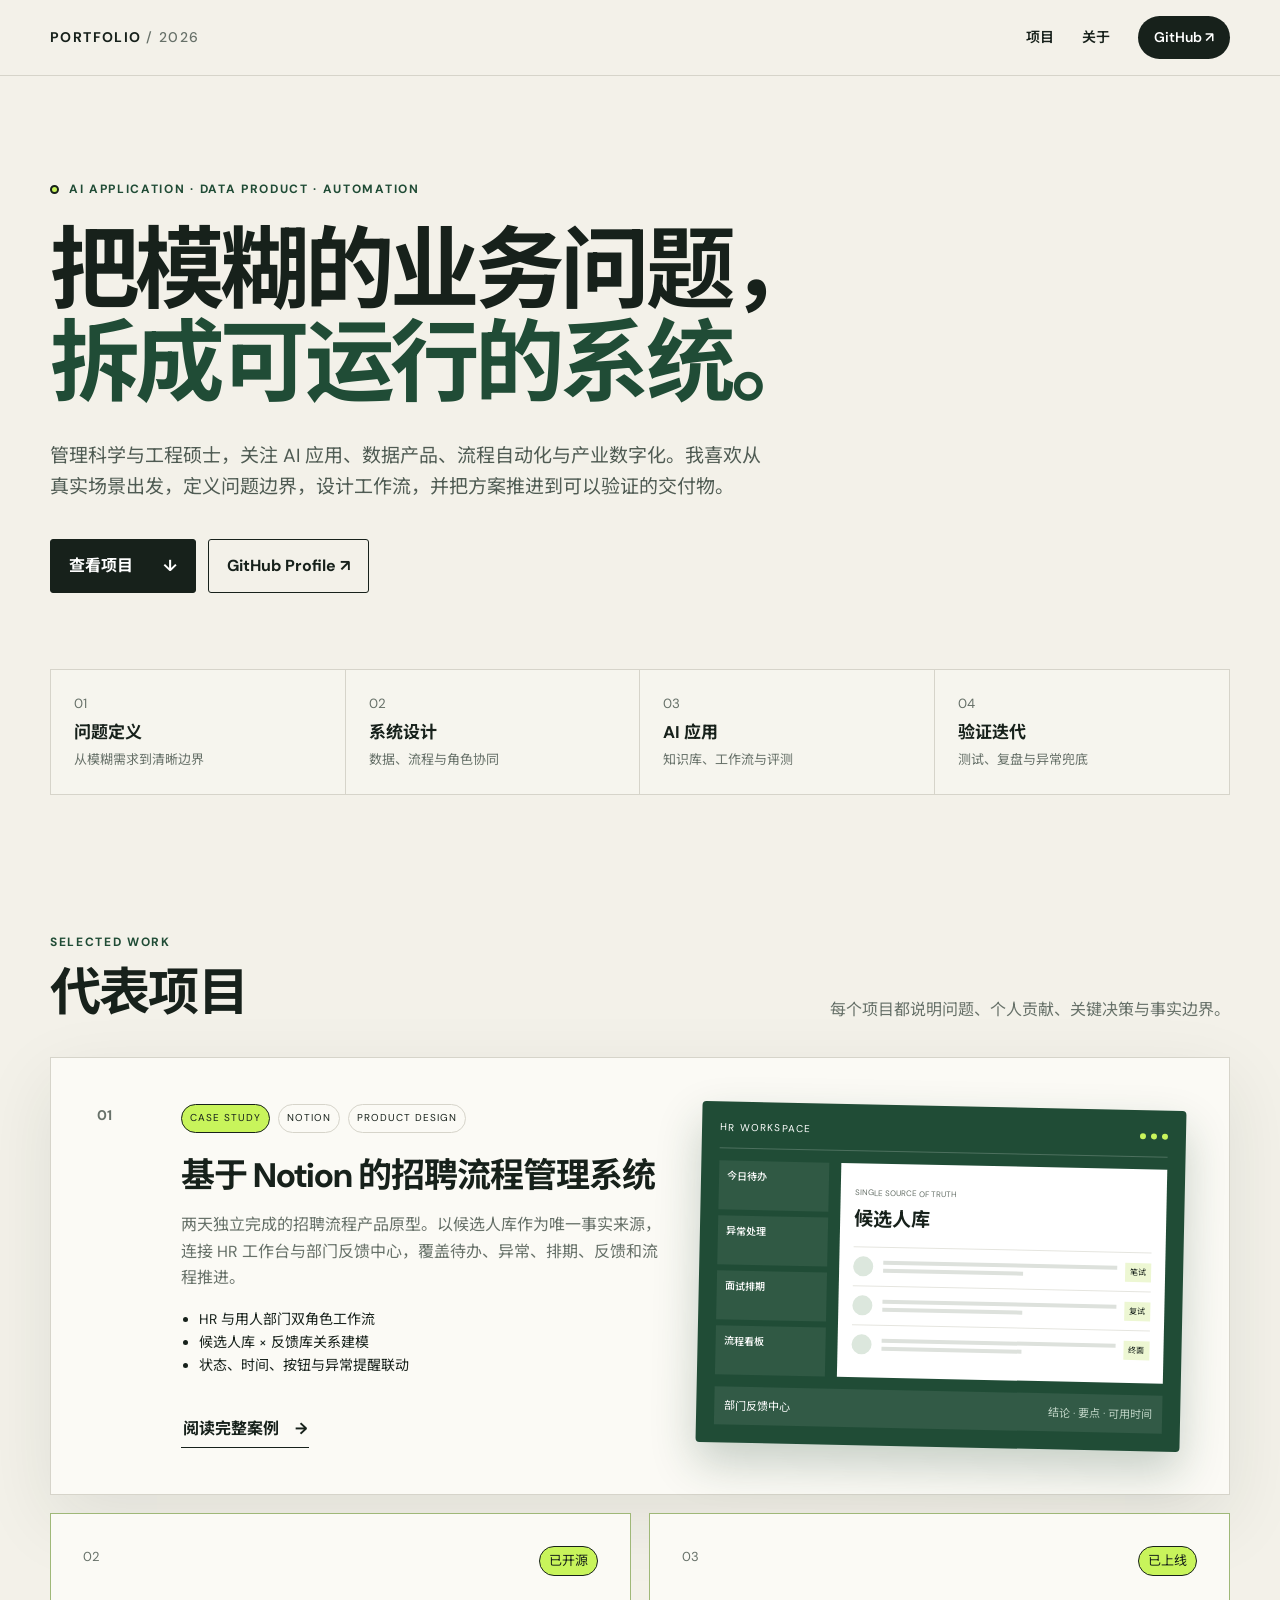
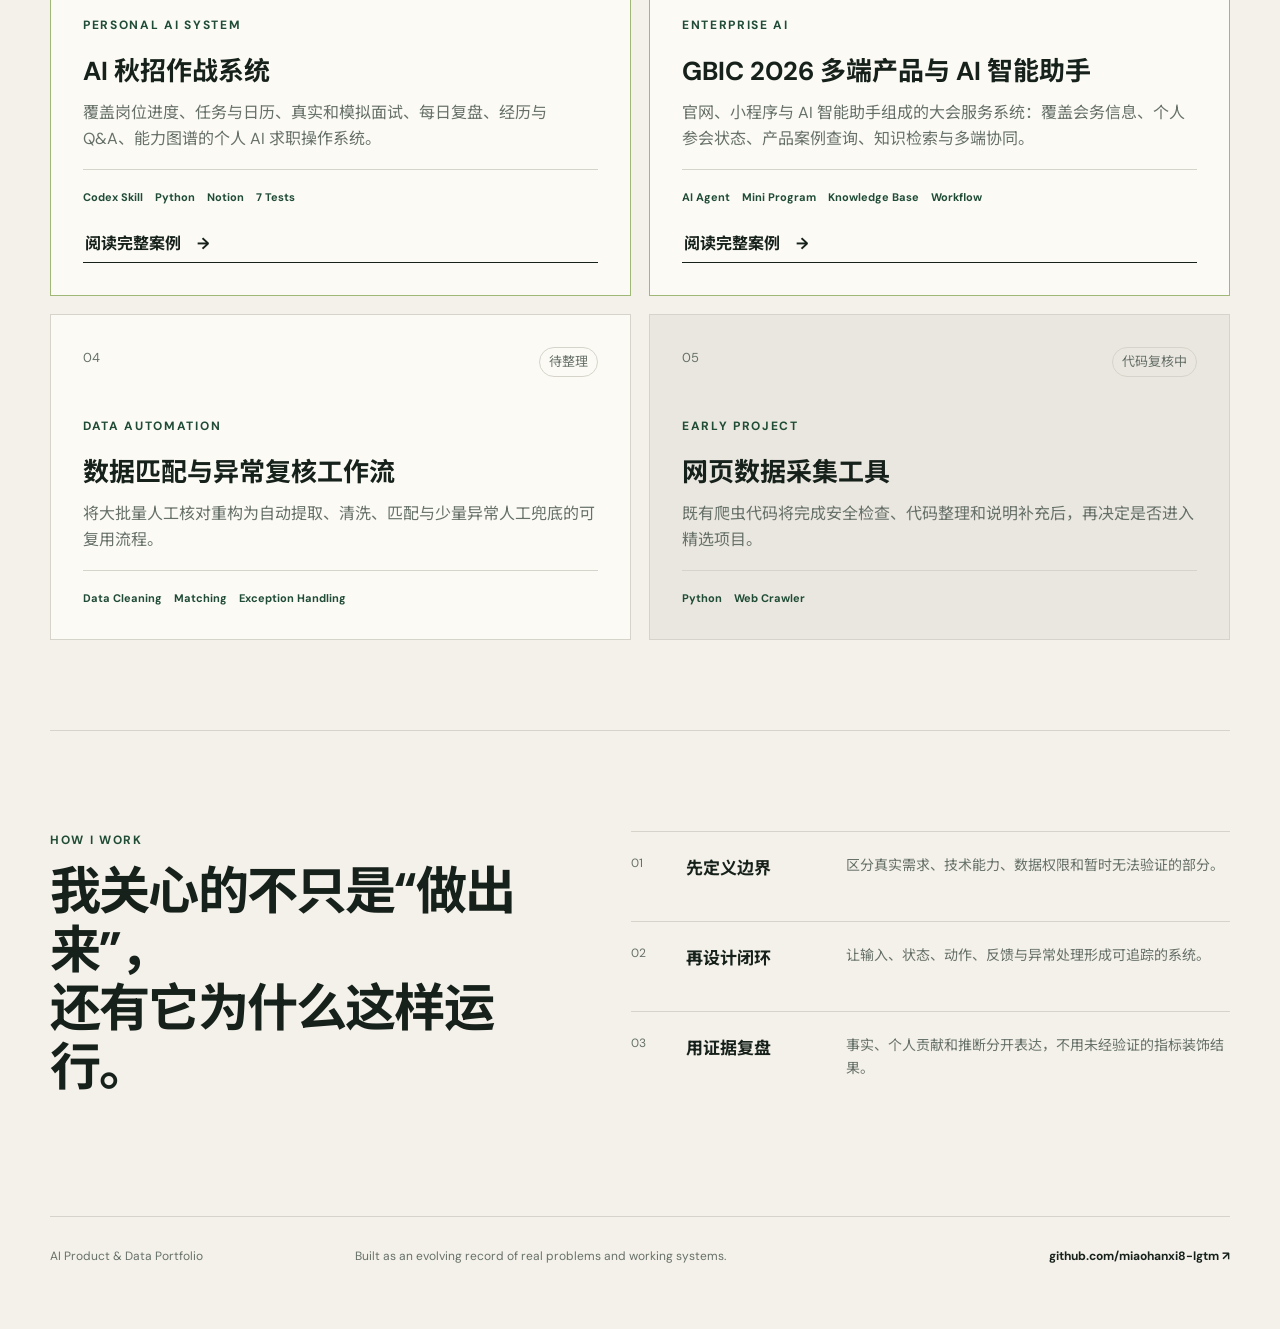
==== commit b97a3b88: "Publish GBIC multi-touchpoint AI experience case" ====
--- a/index.html
+++ b/index.html
@@ -77,12 +77,13 @@
           <div class="card-footer"><span>Codex Skill</span><span>Python</span><span>Notion</span><span>7 Tests</span></div>
           <a class="text-link" href="/projects/autumn-recruitment-system.html">阅读完整案例 <span>→</span></a>
         </article>
-        <article class="project-card">
-          <div class="card-top"><span>03</span><span class="status">整理中</span></div>
+        <article class="project-card published-card">
+          <div class="card-top"><span>03</span><span class="status">已上线</span></div>
           <p class="kicker">ENTERPRISE AI</p>
-          <h3>大型商业大会 AI 助手与多端产品</h3>
-          <p>从模糊方向到真实上线：需求拆解、知识库、意图路由、工作流、测试调优与跨团队交付。</p>
-          <div class="card-footer"><span>AI Agent</span><span>Knowledge Base</span><span>Workflow</span></div>
+          <h3>GBIC 2026 多端产品与 AI 智能助手</h3>
+          <p>官网、小程序与 AI 智能助手组成的大会服务系统：覆盖会务信息、个人参会状态、产品案例查询、知识检索与多端协同。</p>
+          <div class="card-footer"><span>AI Agent</span><span>Mini Program</span><span>Knowledge Base</span><span>Workflow</span></div>
+          <a class="text-link" href="/projects/gbic-ai-experience.html">阅读完整案例 <span>→</span></a>
         </article>
         <article class="project-card">
           <div class="card-top"><span>04</span><span class="status">待整理</span></div>
--- a/styles.css
+++ b/styles.css
@@ -144,4 +144,23 @@
   .skill-architecture{padding:16px}.skill-metrics{grid-template-columns:1fr}.skill-metrics div{border-right:0;border-bottom:1px solid var(--line)}.skill-metrics div:last-child{border-bottom:0}
   .code-proof{padding:20px}.file-tree{font-size:10px}
 }
+
+/* GBIC enterprise AI case */
+.gbic-hero h1 em{color:#d6202f}.gbic-hero .eyebrow{color:#9e1c28}.gbic-hero .eyebrow>span{background:#ff3a4c}
+.gbic-goals .info-card{border-top:3px solid #d6202f}
+.gbic-architecture{background:#111927;color:white;padding:28px;margin-top:28px}.gbic-architecture>i{display:block;text-align:center;color:#ff4d5d;font-style:normal;font-size:24px;padding:5px}
+.gbic-layer{display:grid;grid-template-columns:145px repeat(3,1fr);gap:10px;align-items:stretch}.gbic-layer>span{font-size:10px;letter-spacing:.12em;color:#9cabb8;font-weight:700;padding:18px 8px}.gbic-layer>div{border:1px solid rgba(255,255,255,.18);padding:17px;background:rgba(255,255,255,.04)}.gbic-layer b{display:block;font-size:15px}.gbic-layer p{margin:5px 0 0;color:#abb8c4;font-size:11px}.ai-layer{background:#d6202f;padding:10px}.ai-layer>span{color:white}.ai-layer>div{background:rgba(255,255,255,.08)}.ai-layer p{color:#f3c9cd}
+.touchpoint-grid{display:grid;grid-template-columns:1.1fr .9fr;gap:16px}.touchpoint-side{display:grid;gap:16px}.website-card .screen-frame{height:760px;overflow:hidden}.website-card img{min-height:100%;object-fit:cover;object-position:top}.touchpoint-side .screen-frame{max-height:360px}.qr-card{display:grid;grid-template-columns:230px 1fr}.qr-card .screen-frame{border:0;border-right:1px solid var(--line)}.qr-card figcaption{display:flex;flex-direction:column;justify-content:center}.journey-strip{display:grid;grid-template-columns:1fr 42px 1fr 42px 1fr;align-items:center;margin-top:16px;background:#111927;color:white;padding:20px}.journey-strip>div{padding:10px}.journey-strip span{color:#ff6a77;font-size:10px;font-weight:700}.journey-strip b{display:block;margin:5px 0}.journey-strip p{color:#aeb9c2;font-size:12px;margin:0}.journey-strip i{text-align:center;color:#ff4d5d;font-style:normal}
+.routing-map{display:grid;grid-template-columns:1fr 44px 1fr 2.3fr;gap:10px;align-items:center;margin-top:28px}.route-entry,.route-core{padding:22px;border:1px solid var(--line);background:var(--card)}.route-core{background:#d6202f;color:white;border-color:#d6202f}.routing-map small{display:block;font-size:9px;letter-spacing:.12em;color:var(--muted)}.route-core small{color:#ffd3d7}.routing-map b{font-size:18px}.routing-map p{font-size:11px;color:var(--muted);margin:5px 0 0}.route-core p{color:#f5ced1}.routing-map>i{font-style:normal;text-align:center;color:#d6202f;font-size:22px}.route-branches{display:grid;grid-template-columns:repeat(2,1fr);gap:8px}.route-branches>div{background:var(--card);border:1px solid var(--line);padding:12px}.route-branches span{font-size:9px;color:#d6202f;font-weight:700}.route-branches b{display:block;font-size:12px}.route-branches p{font-size:10px}
+.answer-rules{display:grid;grid-template-columns:repeat(4,1fr);gap:9px;margin-top:14px}.answer-rules>div{background:#e9e7df;padding:17px;border-top:3px solid #d6202f}.answer-rules span{font-size:9px;color:#9e1c28;font-weight:700}.answer-rules b{display:block;margin:5px 0}.answer-rules p{font-size:11px;color:var(--muted);margin:0}
+.workflow-summary{display:grid;grid-template-columns:1fr 1fr;gap:14px;margin-top:26px}.workflow-gallery{grid-template-columns:1fr}.workflow-frame{overflow-x:auto}.workflow-frame img{min-width:1150px}.knowledge-metrics{display:grid;grid-template-columns:repeat(6,1fr);border:1px solid var(--line);background:var(--card);margin-top:26px}.knowledge-metrics>div{padding:18px;border-right:1px solid var(--line)}.knowledge-metrics>div:last-child{border:0}.knowledge-metrics strong{display:block;font-size:27px;color:#d6202f;line-height:1.1}.knowledge-metrics span{font-size:10px;color:var(--muted)}
+.evaluation-loop{display:grid;grid-template-columns:1fr 28px 1fr 28px 1fr 28px 1fr 28px 1fr;align-items:center;margin:16px 0}.evaluation-loop>div{background:#111927;color:white;padding:15px;min-height:118px}.evaluation-loop span{font-size:9px;color:#ff6471}.evaluation-loop b{display:block;margin:4px 0;font-size:13px}.evaluation-loop p{font-size:10px;color:#aeb9c2;margin:0}.evaluation-loop i{font-style:normal;text-align:center;color:#d6202f}.quality-grid{display:grid;grid-template-columns:repeat(3,1fr);gap:9px}.quality-grid>div{border:1px solid var(--line);background:var(--card);padding:16px}.quality-grid p{margin:4px 0 0;font-size:11px;color:var(--muted)}
+.delivery-model{display:grid;grid-template-columns:1.25fr .75fr;gap:14px;margin-top:26px}.delivery-owner{background:#111927;color:white;padding:28px}.delivery-owner>span,.delivery-partners>span,.result-panel>span{font-size:10px;letter-spacing:.12em;color:#ff6471;font-weight:700}.delivery-owner h3{font-size:25px;margin-top:8px}.delivery-owner li{color:#c4ced5;margin:8px 0;font-size:13px}.delivery-partners{border:1px solid var(--line);background:var(--card);padding:24px}.delivery-partners>div{padding:15px 0;border-top:1px solid var(--line)}.delivery-partners>div:first-of-type{margin-top:10px}.delivery-partners p{font-size:11px;color:var(--muted);margin:4px 0 0}
+.result-hero{display:grid;grid-template-columns:repeat(4,1fr);background:#d6202f;color:white;margin-top:26px}.result-hero>div{padding:24px;border-right:1px solid rgba(255,255,255,.25)}.result-hero>div:last-child{border:0}.result-hero small{font-size:9px;letter-spacing:.1em;color:#ffd8db}.result-hero strong{display:block;font-size:33px;line-height:1.1;margin:8px 0}.result-hero p{margin:0;color:#f5ced1;font-size:12px}.result-split{display:grid;grid-template-columns:1fr 1fr;gap:14px;margin-top:14px}.result-panel{background:var(--card);border:1px solid var(--line);padding:24px}.result-panel h3{font-size:21px;margin:8px 0 16px}.result-panel>p,.result-panel li{font-size:13px;color:var(--muted)}.result-numbers{display:grid;grid-template-columns:repeat(3,1fr);border-top:1px solid var(--line);border-bottom:1px solid var(--line);margin-bottom:16px}.result-numbers>div{padding:14px 5px}.result-numbers b{font-size:25px;color:#d6202f}.result-numbers p{font-size:10px;color:var(--muted);margin:0}.gbic-cta{background:#111927}
+@media(max-width:850px){
+  .gbic-layer{grid-template-columns:1fr}.gbic-layer>span{padding:5px}.touchpoint-grid,.workflow-summary,.delivery-model,.result-split{grid-template-columns:1fr}.website-card .screen-frame{height:620px}.qr-card{grid-template-columns:180px 1fr}.routing-map{grid-template-columns:1fr}.routing-map>i{transform:rotate(90deg)}.answer-rules,.quality-grid{grid-template-columns:1fr 1fr}.knowledge-metrics{grid-template-columns:repeat(3,1fr)}.knowledge-metrics>div:nth-child(3){border-right:0}.knowledge-metrics>div:nth-child(-n+3){border-bottom:1px solid var(--line)}.evaluation-loop{grid-template-columns:1fr}.evaluation-loop i{transform:rotate(90deg)}.result-hero{grid-template-columns:1fr 1fr}.result-hero>div:nth-child(2){border-right:0}.result-hero>div:nth-child(-n+2){border-bottom:1px solid rgba(255,255,255,.25)}
+}
+@media(max-width:520px){
+  .gbic-architecture{padding:16px}.touchpoint-side .screen-frame{max-height:none}.website-card .screen-frame{height:480px}.qr-card{grid-template-columns:1fr}.qr-card .screen-frame{border-right:0;border-bottom:1px solid var(--line)}.journey-strip{grid-template-columns:1fr}.journey-strip i{transform:rotate(90deg)}.route-branches,.answer-rules,.quality-grid{grid-template-columns:1fr}.knowledge-metrics{grid-template-columns:1fr 1fr}.knowledge-metrics>div{border-right:1px solid var(--line);border-bottom:1px solid var(--line)!important}.knowledge-metrics>div:nth-child(2n){border-right:0}.result-hero{grid-template-columns:1fr}.result-hero>div{border-right:0;border-bottom:1px solid rgba(255,255,255,.25)!important}.result-hero>div:last-child{border-bottom:0!important}
+}
 
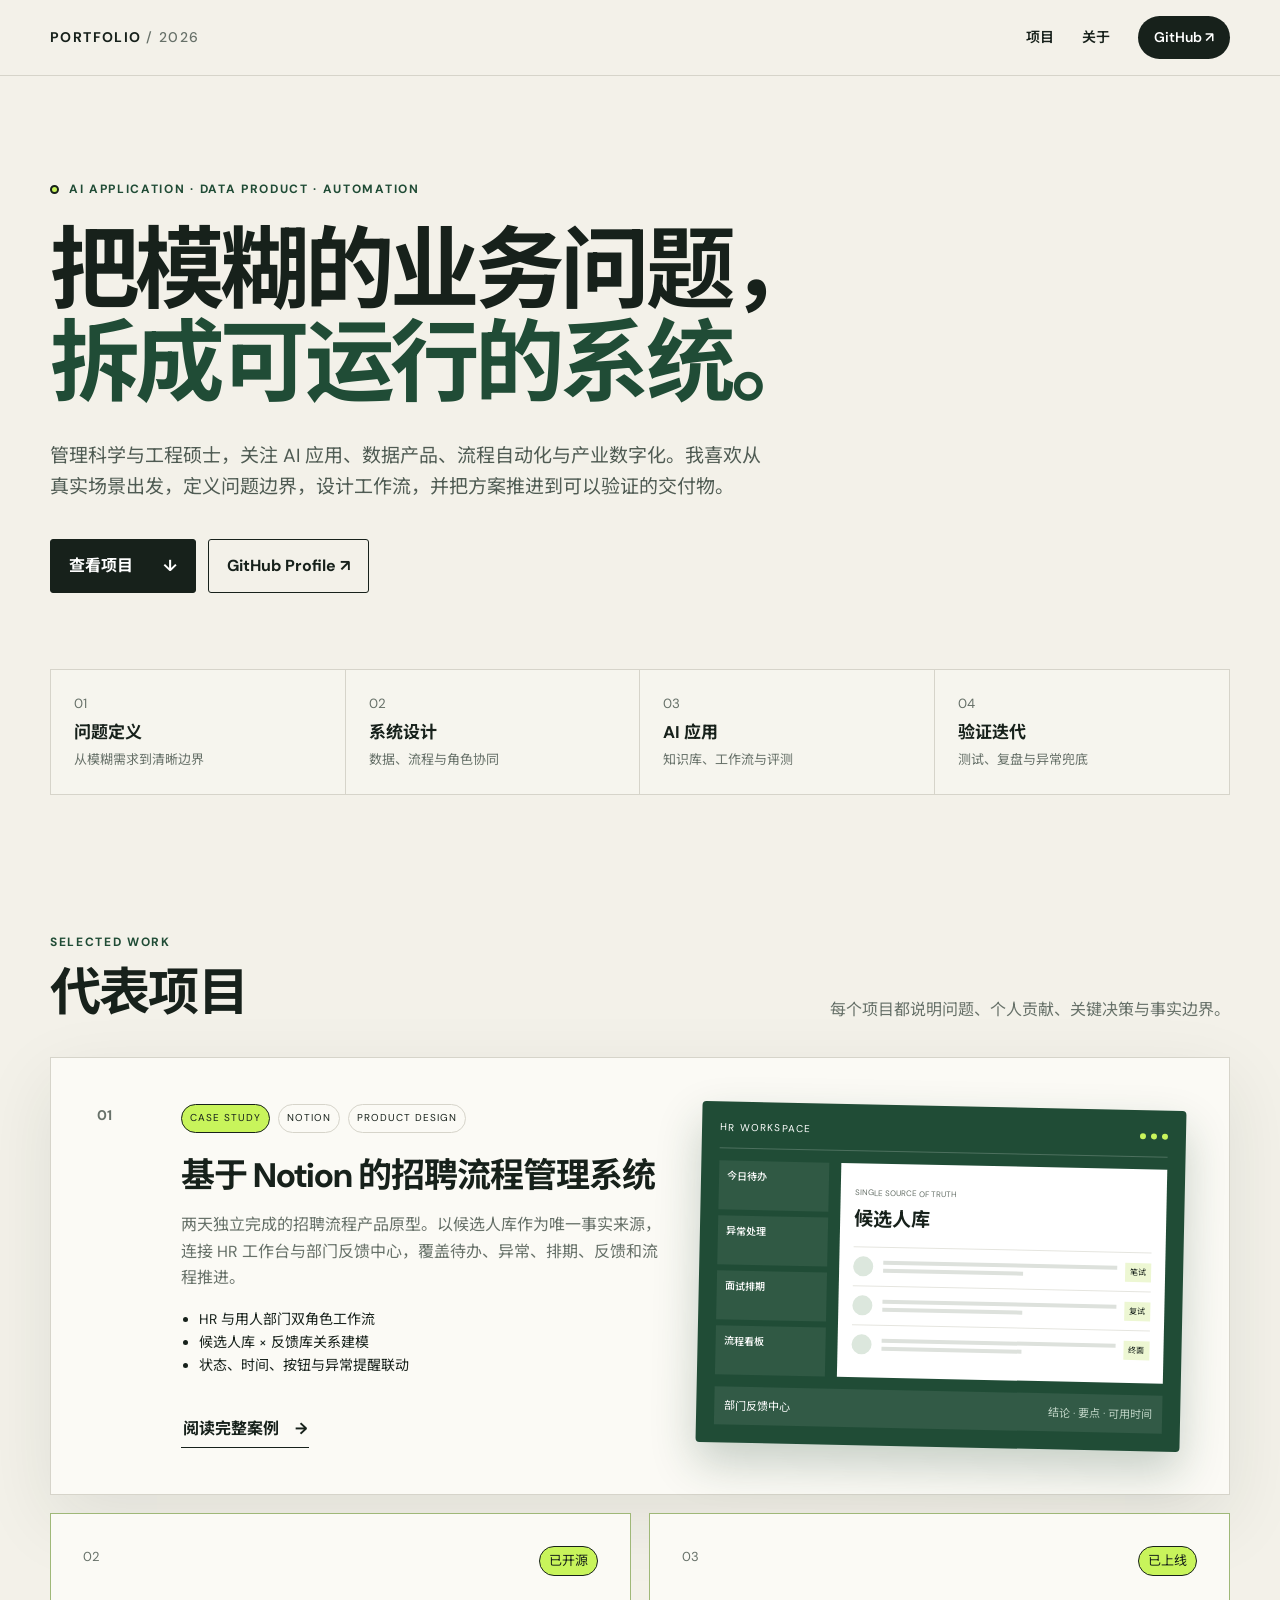
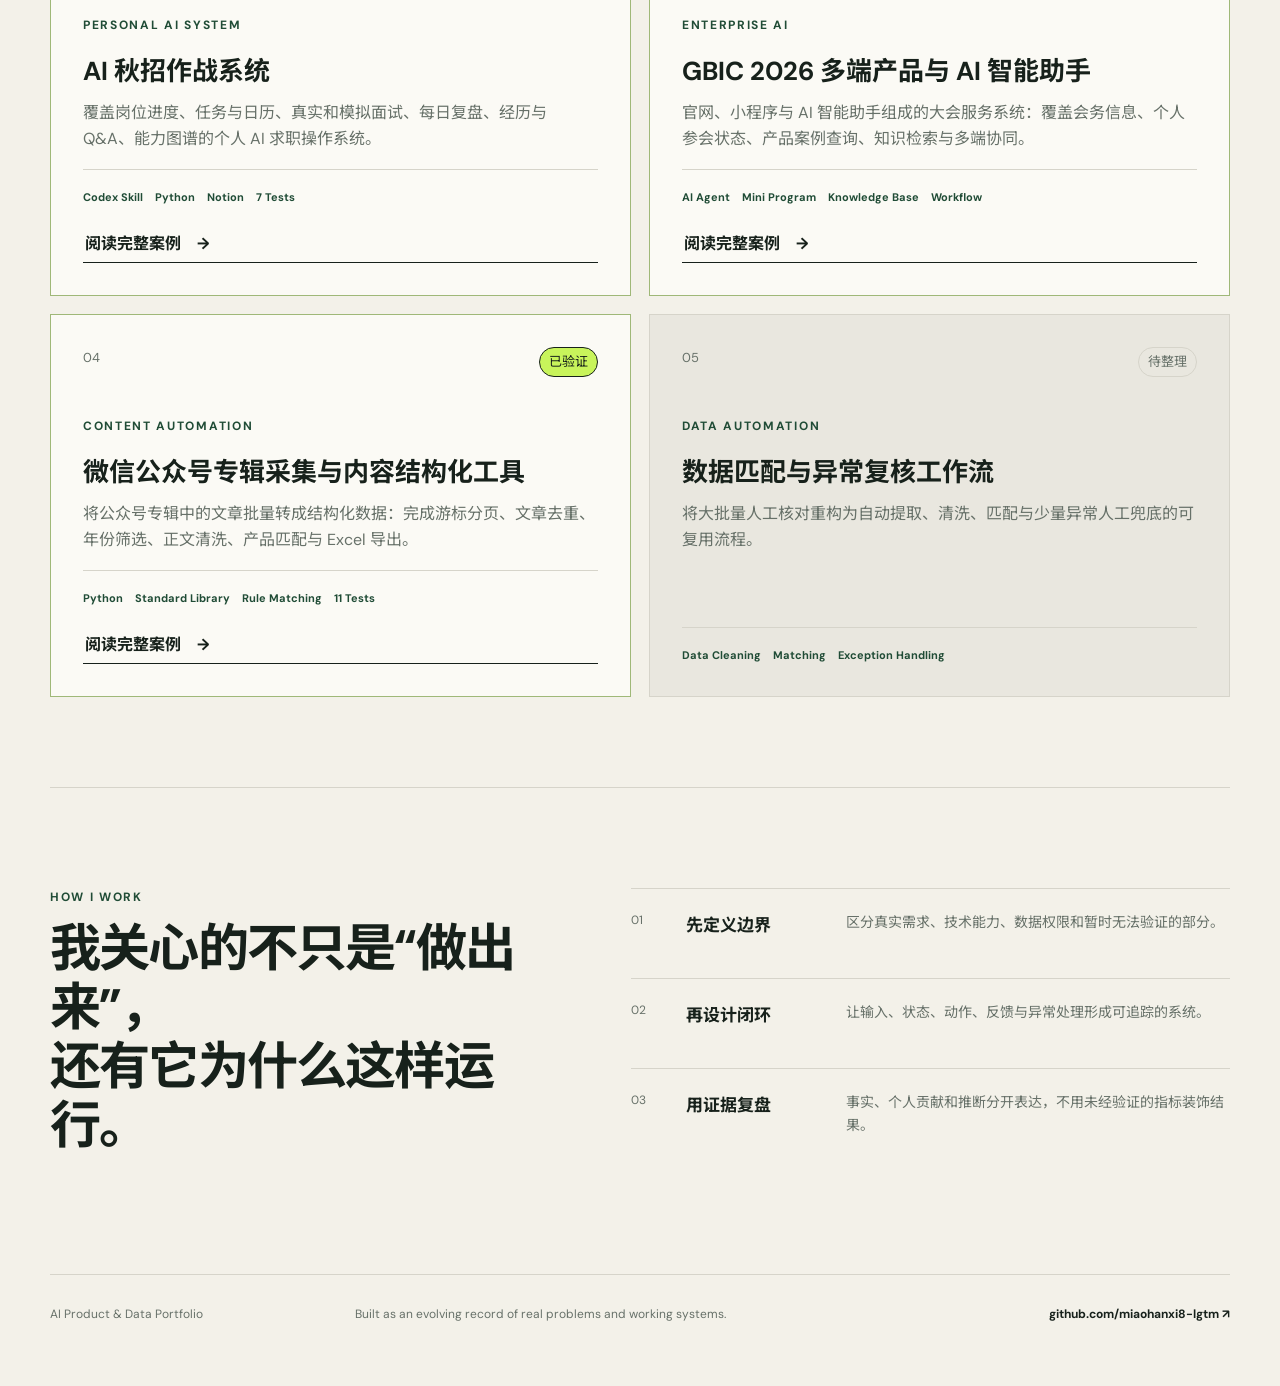
==== commit 4bc8b518: "Add WeChat article crawler case study" ====
--- a/index.html
+++ b/index.html
@@ -85,19 +85,20 @@
           <div class="card-footer"><span>AI Agent</span><span>Mini Program</span><span>Knowledge Base</span><span>Workflow</span></div>
           <a class="text-link" href="/projects/gbic-ai-experience.html">阅读完整案例 <span>→</span></a>
         </article>
-        <article class="project-card">
-          <div class="card-top"><span>04</span><span class="status">待整理</span></div>
+        <article class="project-card published-card">
+          <div class="card-top"><span>04</span><span class="status">已验证</span></div>
+          <p class="kicker">CONTENT AUTOMATION</p>
+          <h3>微信公众号专辑采集与内容结构化工具</h3>
+          <p>将公众号专辑中的文章批量转成结构化数据：完成游标分页、文章去重、年份筛选、正文清洗、产品匹配与 Excel 导出。</p>
+          <div class="card-footer"><span>Python</span><span>Standard Library</span><span>Rule Matching</span><span>11 Tests</span></div>
+          <a class="text-link" href="/projects/wechat-article-crawler.html">阅读完整案例 <span>→</span></a>
+        </article>
+        <article class="project-card muted-card">
+          <div class="card-top"><span>05</span><span class="status">待整理</span></div>
           <p class="kicker">DATA AUTOMATION</p>
           <h3>数据匹配与异常复核工作流</h3>
           <p>将大批量人工核对重构为自动提取、清洗、匹配与少量异常人工兜底的可复用流程。</p>
           <div class="card-footer"><span>Data Cleaning</span><span>Matching</span><span>Exception Handling</span></div>
-        </article>
-        <article class="project-card muted-card">
-          <div class="card-top"><span>05</span><span class="status">代码复核中</span></div>
-          <p class="kicker">EARLY PROJECT</p>
-          <h3>网页数据采集工具</h3>
-          <p>既有爬虫代码将完成安全检查、代码整理和说明补充后，再决定是否进入精选项目。</p>
-          <div class="card-footer"><span>Python</span><span>Web Crawler</span></div>
         </article>
       </div>
     </section>
--- a/styles.css
+++ b/styles.css
@@ -38,7 +38,7 @@
 .case-hero{padding:82px 0 48px}.back-link{font-size:13px;font-weight:700}.case-hero h1{font-size:clamp(42px,6.5vw,78px);max-width:1050px}.case-summary{display:grid;grid-template-columns:2fr 1fr;gap:70px;align-items:end}.case-summary>p{font-size:19px;color:var(--muted);margin:0}.meta-list{display:grid;grid-template-columns:1fr 1fr;border:1px solid var(--line)}.meta-list div{padding:13px;border:1px solid var(--line);margin:-1px 0 0 -1px}.meta-list small{display:block;color:var(--muted);font-size:10px;letter-spacing:.1em}.meta-list strong{font-size:13px}
 .case-actions{display:flex;gap:12px;flex-wrap:wrap;margin-top:32px}.case-actions .button{font-size:14px}.case-actions .button.quiet{border-color:var(--line);color:var(--green)}.case-actions .button.quiet:hover{background:var(--lime);border-color:var(--ink)}
 .disclosure{background:#e4efd0;border-left:4px solid var(--green);padding:17px 20px;margin:0 auto 70px}.disclosure strong{margin-right:8px}
-.case-layout{display:grid;grid-template-columns:220px 1fr;gap:70px;padding-bottom:100px}.case-toc{position:sticky;top:110px;align-self:start;display:grid;gap:12px;font-size:13px}.case-toc b{margin-bottom:8px}.case-toc a{color:var(--muted)}.case-toc a:hover{color:var(--ink)}
+.case-layout{display:grid;grid-template-columns:220px 1fr;gap:70px;padding-bottom:100px}.case-toc{position:sticky;top:110px;align-self:start;display:grid;gap:5px;font-size:13px}.case-toc b{margin-bottom:8px}.case-toc a{color:var(--muted);padding:7px 10px;border-left:3px solid transparent;transition:background .18s,color .18s,border-color .18s,transform .18s}.case-toc a:hover{color:var(--ink);background:rgba(200,244,91,.3)}.case-toc a.is-active{color:var(--ink);background:var(--lime);border-left-color:var(--green);font-weight:700;transform:translateX(4px)}
 .case-content section{padding:16px 0 76px;border-top:1px solid var(--line)}.case-content h2{font-size:36px;letter-spacing:-.03em;margin:30px 0 20px}.case-content h3{font-size:20px;margin-bottom:8px}.lead{font-size:20px;color:var(--green)}
 .problem-grid,.view-grid,.decision-grid{display:grid;grid-template-columns:repeat(2,1fr);gap:14px}.info-card{border:1px solid var(--line);background:var(--card);padding:24px}.info-card span{font-size:11px;color:var(--muted)}.info-card p{font-size:14px;color:var(--muted);margin:8px 0 0}
 .architecture{background:var(--ink);color:white;padding:34px;margin:28px 0}.arch-grid{display:grid;grid-template-columns:1fr 52px 1.2fr 52px 1fr;align-items:center;text-align:center}.arch-node{border:1px solid rgba(255,255,255,.3);padding:22px 12px;background:rgba(255,255,255,.04)}.arch-node.core{background:var(--lime);color:var(--ink);border-color:var(--lime)}.arch-node small{display:block;font-size:10px;opacity:.65;margin-bottom:6px}.arch-arrow{color:var(--lime);font-size:24px}.arch-caption{text-align:center;color:#aebcb3;font-size:12px;margin:18px 0 0}
@@ -146,21 +146,36 @@
 }
 
 /* GBIC enterprise AI case */
-.gbic-hero h1 em{color:#d6202f}.gbic-hero .eyebrow{color:#9e1c28}.gbic-hero .eyebrow>span{background:#ff3a4c}
-.gbic-goals .info-card{border-top:3px solid #d6202f}
-.gbic-architecture{background:#111927;color:white;padding:28px;margin-top:28px}.gbic-architecture>i{display:block;text-align:center;color:#ff4d5d;font-style:normal;font-size:24px;padding:5px}
-.gbic-layer{display:grid;grid-template-columns:145px repeat(3,1fr);gap:10px;align-items:stretch}.gbic-layer>span{font-size:10px;letter-spacing:.12em;color:#9cabb8;font-weight:700;padding:18px 8px}.gbic-layer>div{border:1px solid rgba(255,255,255,.18);padding:17px;background:rgba(255,255,255,.04)}.gbic-layer b{display:block;font-size:15px}.gbic-layer p{margin:5px 0 0;color:#abb8c4;font-size:11px}.ai-layer{background:#d6202f;padding:10px}.ai-layer>span{color:white}.ai-layer>div{background:rgba(255,255,255,.08)}.ai-layer p{color:#f3c9cd}
-.touchpoint-grid{display:grid;grid-template-columns:1.1fr .9fr;gap:16px}.touchpoint-side{display:grid;gap:16px}.website-card .screen-frame{height:760px;overflow:hidden}.website-card img{min-height:100%;object-fit:cover;object-position:top}.touchpoint-side .screen-frame{max-height:360px}.qr-card{display:grid;grid-template-columns:230px 1fr}.qr-card .screen-frame{border:0;border-right:1px solid var(--line)}.qr-card figcaption{display:flex;flex-direction:column;justify-content:center}.journey-strip{display:grid;grid-template-columns:1fr 42px 1fr 42px 1fr;align-items:center;margin-top:16px;background:#111927;color:white;padding:20px}.journey-strip>div{padding:10px}.journey-strip span{color:#ff6a77;font-size:10px;font-weight:700}.journey-strip b{display:block;margin:5px 0}.journey-strip p{color:#aeb9c2;font-size:12px;margin:0}.journey-strip i{text-align:center;color:#ff4d5d;font-style:normal}
-.routing-map{display:grid;grid-template-columns:1fr 44px 1fr 2.3fr;gap:10px;align-items:center;margin-top:28px}.route-entry,.route-core{padding:22px;border:1px solid var(--line);background:var(--card)}.route-core{background:#d6202f;color:white;border-color:#d6202f}.routing-map small{display:block;font-size:9px;letter-spacing:.12em;color:var(--muted)}.route-core small{color:#ffd3d7}.routing-map b{font-size:18px}.routing-map p{font-size:11px;color:var(--muted);margin:5px 0 0}.route-core p{color:#f5ced1}.routing-map>i{font-style:normal;text-align:center;color:#d6202f;font-size:22px}.route-branches{display:grid;grid-template-columns:repeat(2,1fr);gap:8px}.route-branches>div{background:var(--card);border:1px solid var(--line);padding:12px}.route-branches span{font-size:9px;color:#d6202f;font-weight:700}.route-branches b{display:block;font-size:12px}.route-branches p{font-size:10px}
-.answer-rules{display:grid;grid-template-columns:repeat(4,1fr);gap:9px;margin-top:14px}.answer-rules>div{background:#e9e7df;padding:17px;border-top:3px solid #d6202f}.answer-rules span{font-size:9px;color:#9e1c28;font-weight:700}.answer-rules b{display:block;margin:5px 0}.answer-rules p{font-size:11px;color:var(--muted);margin:0}
-.workflow-summary{display:grid;grid-template-columns:1fr 1fr;gap:14px;margin-top:26px}.workflow-gallery{grid-template-columns:1fr}.workflow-frame{overflow-x:auto}.workflow-frame img{min-width:1150px}.knowledge-metrics{display:grid;grid-template-columns:repeat(6,1fr);border:1px solid var(--line);background:var(--card);margin-top:26px}.knowledge-metrics>div{padding:18px;border-right:1px solid var(--line)}.knowledge-metrics>div:last-child{border:0}.knowledge-metrics strong{display:block;font-size:27px;color:#d6202f;line-height:1.1}.knowledge-metrics span{font-size:10px;color:var(--muted)}
-.evaluation-loop{display:grid;grid-template-columns:1fr 28px 1fr 28px 1fr 28px 1fr 28px 1fr;align-items:center;margin:16px 0}.evaluation-loop>div{background:#111927;color:white;padding:15px;min-height:118px}.evaluation-loop span{font-size:9px;color:#ff6471}.evaluation-loop b{display:block;margin:4px 0;font-size:13px}.evaluation-loop p{font-size:10px;color:#aeb9c2;margin:0}.evaluation-loop i{font-style:normal;text-align:center;color:#d6202f}.quality-grid{display:grid;grid-template-columns:repeat(3,1fr);gap:9px}.quality-grid>div{border:1px solid var(--line);background:var(--card);padding:16px}.quality-grid p{margin:4px 0 0;font-size:11px;color:var(--muted)}
-.delivery-model{display:grid;grid-template-columns:1.25fr .75fr;gap:14px;margin-top:26px}.delivery-owner{background:#111927;color:white;padding:28px}.delivery-owner>span,.delivery-partners>span,.result-panel>span{font-size:10px;letter-spacing:.12em;color:#ff6471;font-weight:700}.delivery-owner h3{font-size:25px;margin-top:8px}.delivery-owner li{color:#c4ced5;margin:8px 0;font-size:13px}.delivery-partners{border:1px solid var(--line);background:var(--card);padding:24px}.delivery-partners>div{padding:15px 0;border-top:1px solid var(--line)}.delivery-partners>div:first-of-type{margin-top:10px}.delivery-partners p{font-size:11px;color:var(--muted);margin:4px 0 0}
-.result-hero{display:grid;grid-template-columns:repeat(4,1fr);background:#d6202f;color:white;margin-top:26px}.result-hero>div{padding:24px;border-right:1px solid rgba(255,255,255,.25)}.result-hero>div:last-child{border:0}.result-hero small{font-size:9px;letter-spacing:.1em;color:#ffd8db}.result-hero strong{display:block;font-size:33px;line-height:1.1;margin:8px 0}.result-hero p{margin:0;color:#f5ced1;font-size:12px}.result-split{display:grid;grid-template-columns:1fr 1fr;gap:14px;margin-top:14px}.result-panel{background:var(--card);border:1px solid var(--line);padding:24px}.result-panel h3{font-size:21px;margin:8px 0 16px}.result-panel>p,.result-panel li{font-size:13px;color:var(--muted)}.result-numbers{display:grid;grid-template-columns:repeat(3,1fr);border-top:1px solid var(--line);border-bottom:1px solid var(--line);margin-bottom:16px}.result-numbers>div{padding:14px 5px}.result-numbers b{font-size:25px;color:#d6202f}.result-numbers p{font-size:10px;color:var(--muted);margin:0}.gbic-cta{background:#111927}
+.gbic-hero h1 em{color:var(--green)}.gbic-hero .eyebrow{color:var(--green)}.gbic-hero .eyebrow>span{background:var(--lime)}
+.gbic-goals .info-card{border-top:3px solid var(--green)}
+.gbic-architecture{background:var(--ink);color:white;padding:28px;margin-top:28px}.gbic-architecture>i{display:block;text-align:center;color:var(--lime);font-style:normal;font-size:24px;padding:5px}
+.gbic-layer{display:grid;grid-template-columns:145px repeat(3,1fr);gap:10px;align-items:stretch}.gbic-layer>span{font-size:10px;letter-spacing:.12em;color:#aebcb3;font-weight:700;padding:18px 8px}.gbic-layer>div{border:1px solid rgba(255,255,255,.18);padding:17px;background:rgba(255,255,255,.04)}.gbic-layer b{display:block;font-size:15px}.gbic-layer p{margin:5px 0 0;color:#aebcb3;font-size:11px}.ai-layer{background:var(--green);padding:10px}.ai-layer>span{color:var(--lime)}.ai-layer>div{background:rgba(255,255,255,.08)}.ai-layer p{color:#d8e6dc}
+.touchpoint-grid{display:grid;grid-template-columns:1.1fr .9fr;gap:16px}.touchpoint-side{display:grid;gap:16px}.website-card .screen-frame{height:760px;overflow:hidden}.website-card img{min-height:100%;object-fit:cover;object-position:top}.touchpoint-side .screen-frame{max-height:360px}.qr-card{display:grid;grid-template-columns:230px 1fr}.qr-card .screen-frame{border:0;border-right:1px solid var(--line)}.qr-card figcaption{display:flex;flex-direction:column;justify-content:center}.title-link{display:inline-flex;align-items:center;gap:7px;border-bottom:1px solid var(--ink)}.title-link:hover{background:var(--lime)}.journey-strip{display:grid;grid-template-columns:1fr 42px 1fr 42px 1fr;align-items:center;margin-top:16px;background:var(--ink);color:white;padding:20px}.journey-strip>div{padding:10px}.journey-strip span{color:var(--lime);font-size:10px;font-weight:700}.journey-strip b{display:block;margin:5px 0}.journey-strip p{color:#aebcb3;font-size:12px;margin:0}.journey-strip i{text-align:center;color:var(--lime);font-style:normal}
+.routing-map{display:grid;grid-template-columns:1fr 44px 1fr 2.3fr;gap:10px;align-items:center;margin-top:28px}.route-entry,.route-core{padding:22px;border:1px solid var(--line);background:var(--card)}.route-core{background:var(--green);color:white;border-color:var(--green)}.routing-map small{display:block;font-size:9px;letter-spacing:.12em;color:var(--muted)}.route-core small{color:var(--lime)}.routing-map b{font-size:18px}.routing-map p{font-size:11px;color:var(--muted);margin:5px 0 0}.route-core p{color:#d8e6dc}.routing-map>i{font-style:normal;text-align:center;color:var(--green);font-size:22px}.route-branches{display:grid;grid-template-columns:repeat(2,1fr);gap:8px}.route-branches>div{background:var(--card);border:1px solid var(--line);padding:12px}.route-branches span{font-size:9px;color:var(--green);font-weight:700}.route-branches b{display:block;font-size:12px}.route-branches p{font-size:10px}
+.answer-rules{display:grid;grid-template-columns:repeat(4,1fr);gap:9px;margin-top:14px}.answer-rules>div{background:#e9e7df;padding:17px;border-top:3px solid var(--green)}.answer-rules span{font-size:9px;color:var(--green);font-weight:700}.answer-rules b{display:block;margin:5px 0}.answer-rules p{font-size:11px;color:var(--muted);margin:0}
+.workflow-summary{display:grid;grid-template-columns:1fr 1fr;gap:14px;margin-top:26px}.workflow-gallery{grid-template-columns:1fr}.workflow-frame{overflow-x:auto}.workflow-frame img{min-width:1150px}.knowledge-metrics{display:grid;grid-template-columns:repeat(6,1fr);border:1px solid var(--line);background:var(--card);margin-top:26px}.knowledge-metrics>div{padding:18px;border-right:1px solid var(--line)}.knowledge-metrics>div:last-child{border:0}.knowledge-metrics strong{display:block;font-size:27px;color:var(--green);line-height:1.1}.knowledge-metrics span{font-size:10px;color:var(--muted)}
+.evaluation-loop{display:grid;grid-template-columns:1fr 28px 1fr 28px 1fr 28px 1fr 28px 1fr;align-items:center;margin:16px 0}.evaluation-loop>div{background:var(--ink);color:white;padding:15px;min-height:118px}.evaluation-loop span{font-size:9px;color:var(--lime)}.evaluation-loop b{display:block;margin:4px 0;font-size:13px}.evaluation-loop p{font-size:10px;color:#aebcb3;margin:0}.evaluation-loop i{font-style:normal;text-align:center;color:var(--green)}.quality-grid{display:grid;grid-template-columns:repeat(3,1fr);gap:9px}.quality-grid>div{border:1px solid var(--line);background:var(--card);padding:16px}.quality-grid p{margin:4px 0 0;font-size:11px;color:var(--muted)}
+.delivery-model{display:grid;grid-template-columns:1.25fr .75fr;gap:14px;margin-top:26px}.delivery-owner{background:var(--ink);color:white;padding:28px}.delivery-owner>span,.delivery-partners>span,.result-panel>span{font-size:10px;letter-spacing:.12em;color:var(--green);font-weight:700}.delivery-owner>span{color:var(--lime)}.delivery-owner h3{font-size:25px;margin-top:8px}.delivery-owner li{color:#d8e6dc;margin:8px 0;font-size:13px}.delivery-partners{border:1px solid var(--line);background:var(--card);padding:24px}.delivery-partners>div{padding:15px 0;border-top:1px solid var(--line)}.delivery-partners>div:first-of-type{margin-top:10px}.delivery-partners p{font-size:11px;color:var(--muted);margin:4px 0 0}
+.result-hero{display:grid;grid-template-columns:repeat(4,1fr);background:var(--green);color:white;margin-top:26px}.result-hero>div{padding:24px;border-right:1px solid rgba(255,255,255,.25)}.result-hero>div:last-child{border:0}.result-hero small{font-size:9px;letter-spacing:.1em;color:var(--lime)}.result-hero strong{display:block;font-size:33px;line-height:1.1;margin:8px 0}.result-hero p{margin:0;color:#d8e6dc;font-size:12px}.result-split{display:grid;grid-template-columns:1fr 1fr;gap:14px;margin-top:14px}.result-panel{background:var(--card);border:1px solid var(--line);padding:24px}.result-panel h3{font-size:21px;margin:8px 0 16px}.result-panel>p,.result-panel li{font-size:13px;color:var(--muted)}.result-numbers{display:grid;grid-template-columns:repeat(3,1fr);border-top:1px solid var(--line);border-bottom:1px solid var(--line);margin-bottom:16px}.result-numbers>div{padding:14px 5px}.result-numbers b{font-size:25px;color:var(--green)}.result-numbers p{font-size:10px;color:var(--muted);margin:0}.gbic-cta{background:var(--green)}
 @media(max-width:850px){
   .gbic-layer{grid-template-columns:1fr}.gbic-layer>span{padding:5px}.touchpoint-grid,.workflow-summary,.delivery-model,.result-split{grid-template-columns:1fr}.website-card .screen-frame{height:620px}.qr-card{grid-template-columns:180px 1fr}.routing-map{grid-template-columns:1fr}.routing-map>i{transform:rotate(90deg)}.answer-rules,.quality-grid{grid-template-columns:1fr 1fr}.knowledge-metrics{grid-template-columns:repeat(3,1fr)}.knowledge-metrics>div:nth-child(3){border-right:0}.knowledge-metrics>div:nth-child(-n+3){border-bottom:1px solid var(--line)}.evaluation-loop{grid-template-columns:1fr}.evaluation-loop i{transform:rotate(90deg)}.result-hero{grid-template-columns:1fr 1fr}.result-hero>div:nth-child(2){border-right:0}.result-hero>div:nth-child(-n+2){border-bottom:1px solid rgba(255,255,255,.25)}
 }
 @media(max-width:520px){
   .gbic-architecture{padding:16px}.touchpoint-side .screen-frame{max-height:none}.website-card .screen-frame{height:480px}.qr-card{grid-template-columns:1fr}.qr-card .screen-frame{border-right:0;border-bottom:1px solid var(--line)}.journey-strip{grid-template-columns:1fr}.journey-strip i{transform:rotate(90deg)}.route-branches,.answer-rules,.quality-grid{grid-template-columns:1fr}.knowledge-metrics{grid-template-columns:1fr 1fr}.knowledge-metrics>div{border-right:1px solid var(--line);border-bottom:1px solid var(--line)!important}.knowledge-metrics>div:nth-child(2n){border-right:0}.result-hero{grid-template-columns:1fr}.result-hero>div{border-right:0;border-bottom:1px solid rgba(255,255,255,.25)!important}.result-hero>div:last-child{border-bottom:0!important}
 }
+
+/* WeChat article crawler case */
+.crawler-hero h1 em{color:var(--green)}.crawler-goals .info-card{border-top:3px solid var(--green)}
+.crawl-pipeline{display:grid;grid-template-columns:1fr 28px 1fr 28px 1fr 28px 1fr 28px 1fr;align-items:center;margin:28px 0}.crawl-stage{background:var(--ink);color:white;padding:18px;min-height:142px}.crawl-stage span,.pagination-core span,.pagination-rules span,.signal-table span,.output-modes span{font-size:9px;letter-spacing:.11em;color:var(--lime);font-weight:700}.crawl-stage b{display:block;margin:8px 0}.crawl-stage p{font-size:11px;color:#aebcb3;margin:0}.crawl-pipeline>i{font-style:normal;text-align:center;color:var(--green);font-size:20px}
+.crawler-metrics{display:grid;grid-template-columns:repeat(4,1fr);background:var(--card);border:1px solid var(--line)}.crawler-metrics>div{padding:20px;border-right:1px solid var(--line)}.crawler-metrics>div:last-child{border:0}.crawler-metrics strong{display:block;font-size:32px;line-height:1;color:var(--green)}.crawler-metrics span{font-size:11px;color:var(--muted)}
+.pagination-board{display:grid;grid-template-columns:.8fr 1.2fr;gap:14px;margin-top:26px}.pagination-core{background:var(--green);color:white;padding:28px;display:flex;flex-direction:column;justify-content:center}.pagination-core strong{font-size:25px;line-height:1.35;margin:11px 0}.pagination-core p{color:#d8e6dc;font-size:13px}.pagination-rules{display:grid;grid-template-columns:1fr 1fr;gap:10px}.pagination-rules>div{background:var(--card);border:1px solid var(--line);padding:18px}.pagination-rules span{color:var(--green)}.pagination-rules b{display:block;margin:6px 0}.pagination-rules p{font-size:11px;color:var(--muted);margin:0}
+.signal-table{display:grid;grid-template-columns:1fr 32px 1fr 32px 1fr;align-items:center;margin-top:14px;background:#e4efd0;padding:18px}.signal-table>div{background:var(--card);border:1px solid #becdae;padding:17px}.signal-table span{color:var(--green)}.signal-table b{display:block;margin:6px 0}.signal-table p{font-size:11px;color:var(--muted);margin:0}.signal-table>i{font-style:normal;text-align:center;color:var(--green);font-size:19px}
+.output-demo{display:grid;gap:14px}.workbook-preview{border:1px solid var(--line);background:var(--card);overflow-x:auto}.workbook-top{display:flex;justify-content:space-between;background:var(--green);color:white;padding:13px 17px;font-size:12px}.workbook-top b{color:var(--lime)}.workbook-row{display:grid;grid-template-columns:1.2fr 1.5fr .65fr .9fr 1.3fr .7fr;min-width:760px}.workbook-row span{padding:13px;border-right:1px solid var(--line);border-bottom:1px solid var(--line);font-size:11px;color:var(--muted)}.workbook-head span{font-weight:700;color:var(--ink);background:#e9e7df}.output-modes{display:grid;grid-template-columns:repeat(4,1fr);gap:10px}.output-modes>div{border:1px solid var(--line);background:var(--card);padding:17px}.output-modes span{color:var(--green)}.output-modes b{display:block;margin:6px 0}.output-modes p{font-size:11px;color:var(--muted);margin:0}
+.crawler-proof{display:grid;gap:14px}.crawler-quality{grid-template-columns:repeat(3,1fr)}.crawler-quality h3{margin-bottom:4px}.crawler-quality p{font-size:12px}.crawler-cta{background:var(--green)}
+@media(max-width:850px){
+  .crawl-pipeline{grid-template-columns:1fr}.crawl-pipeline>i{transform:rotate(90deg)}.pagination-board{grid-template-columns:1fr}.output-modes{grid-template-columns:1fr 1fr}
+}
+@media(max-width:520px){
+  .crawler-metrics{grid-template-columns:1fr 1fr}.crawler-metrics>div:nth-child(2){border-right:0}.crawler-metrics>div:nth-child(-n+2){border-bottom:1px solid var(--line)}.pagination-rules,.output-modes,.crawler-quality{grid-template-columns:1fr}.signal-table{grid-template-columns:1fr}.signal-table>i{transform:rotate(90deg)}
+}
 
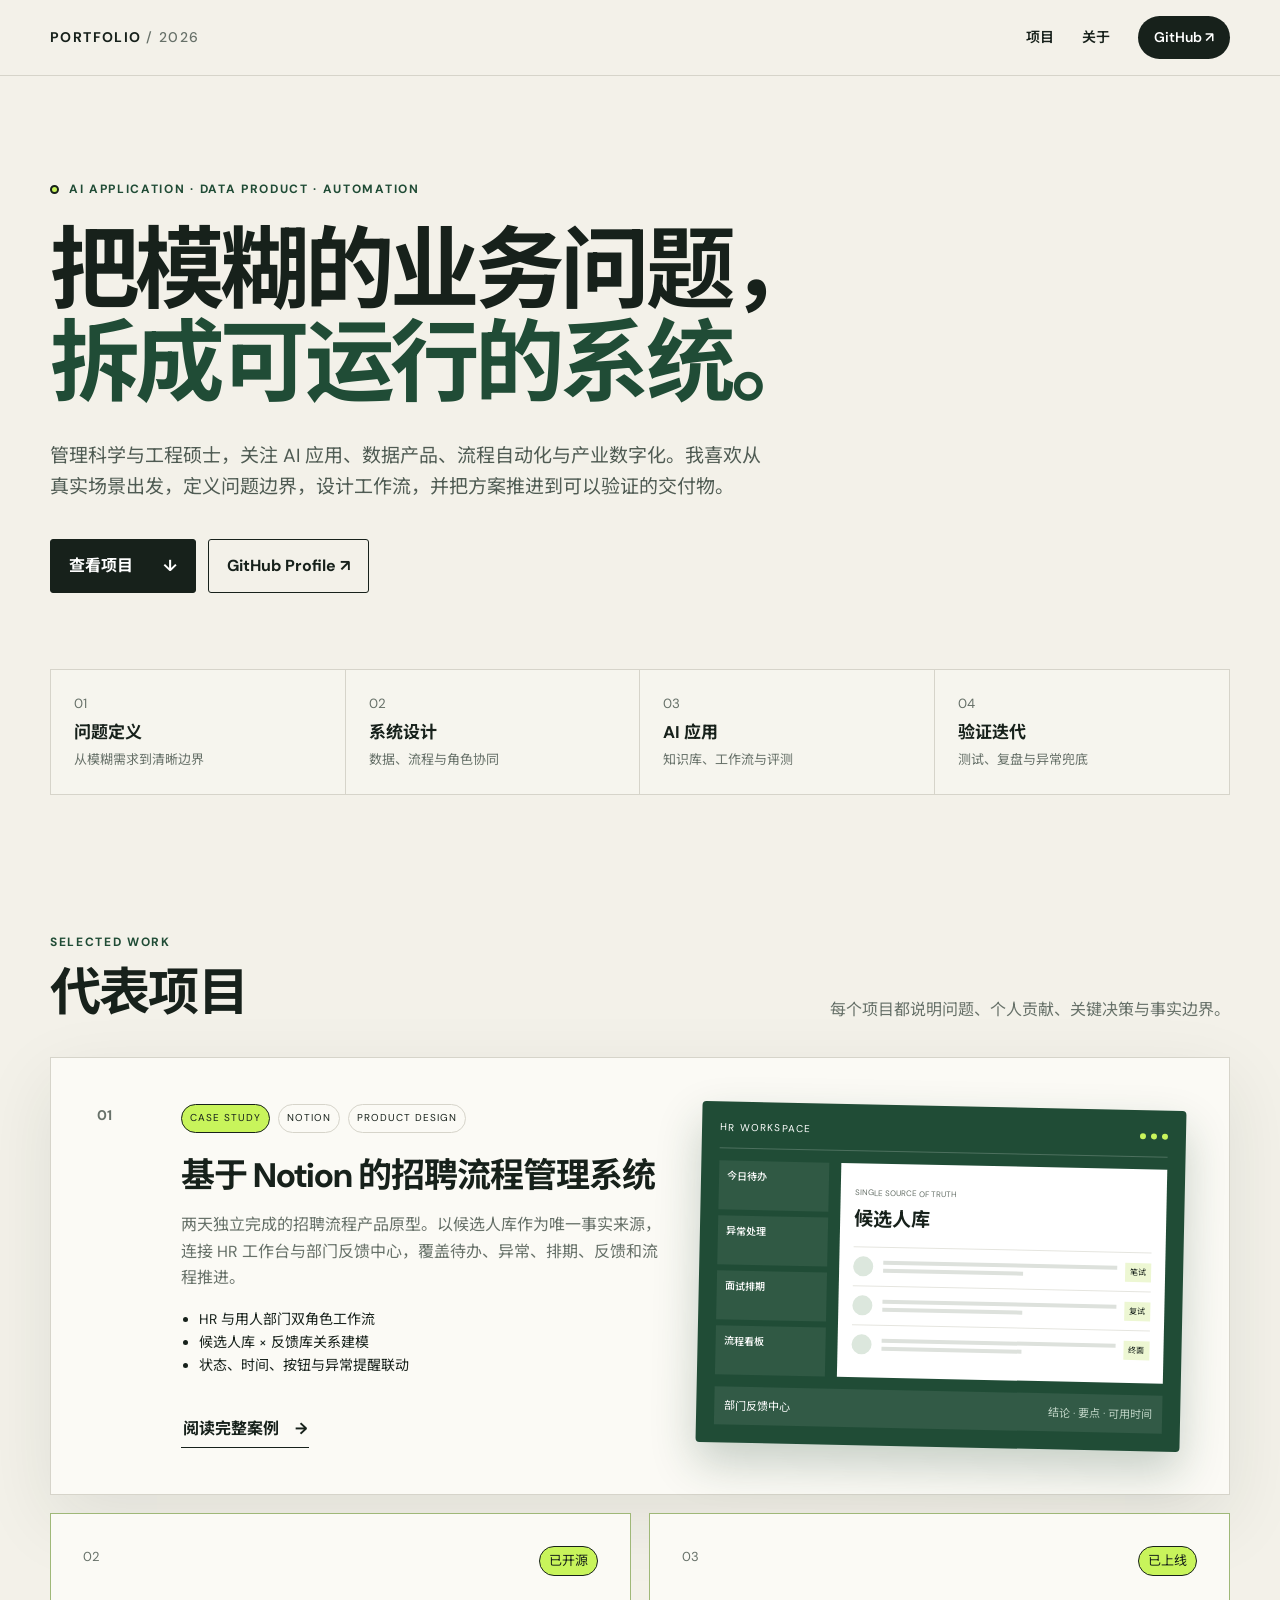
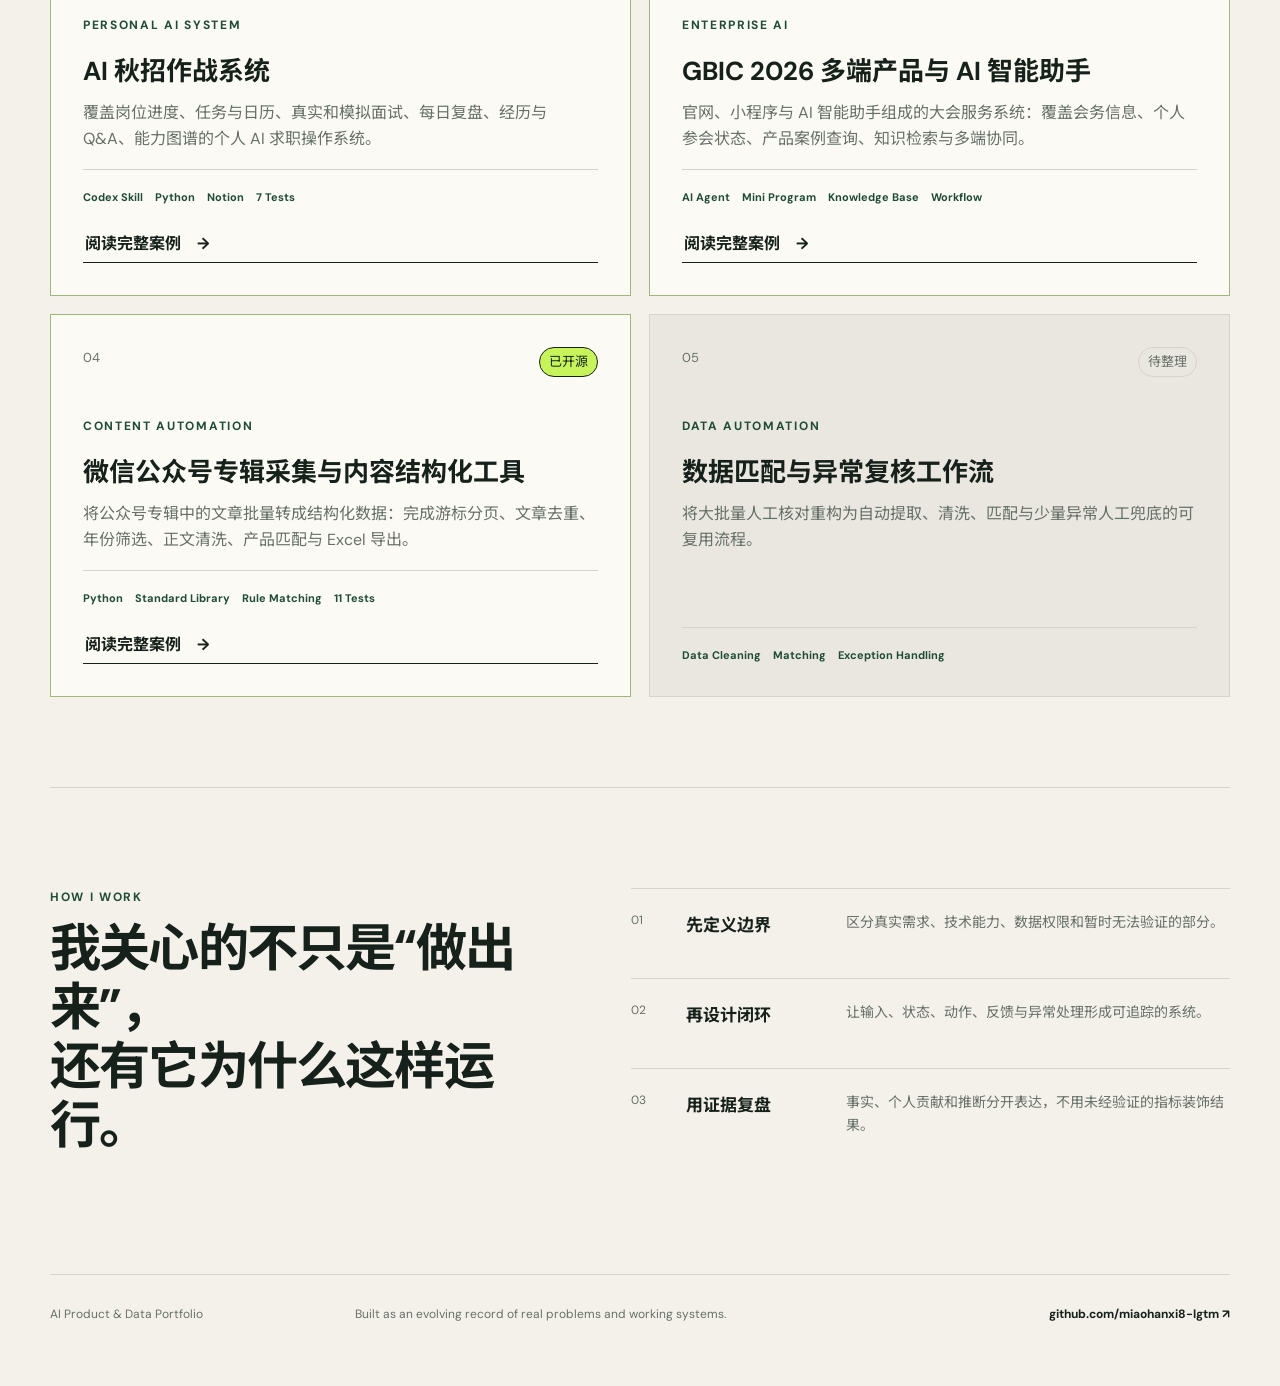
==== commit 0ec40751: "Mark crawler project as open source" ====
--- a/index.html
+++ b/index.html
@@ -86,7 +86,7 @@
           <a class="text-link" href="/projects/gbic-ai-experience.html">阅读完整案例 <span>→</span></a>
         </article>
         <article class="project-card published-card">
-          <div class="card-top"><span>04</span><span class="status">已验证</span></div>
+          <div class="card-top"><span>04</span><span class="status">已开源</span></div>
           <p class="kicker">CONTENT AUTOMATION</p>
           <h3>微信公众号专辑采集与内容结构化工具</h3>
           <p>将公众号专辑中的文章批量转成结构化数据：完成游标分页、文章去重、年份筛选、正文清洗、产品匹配与 Excel 导出。</p>
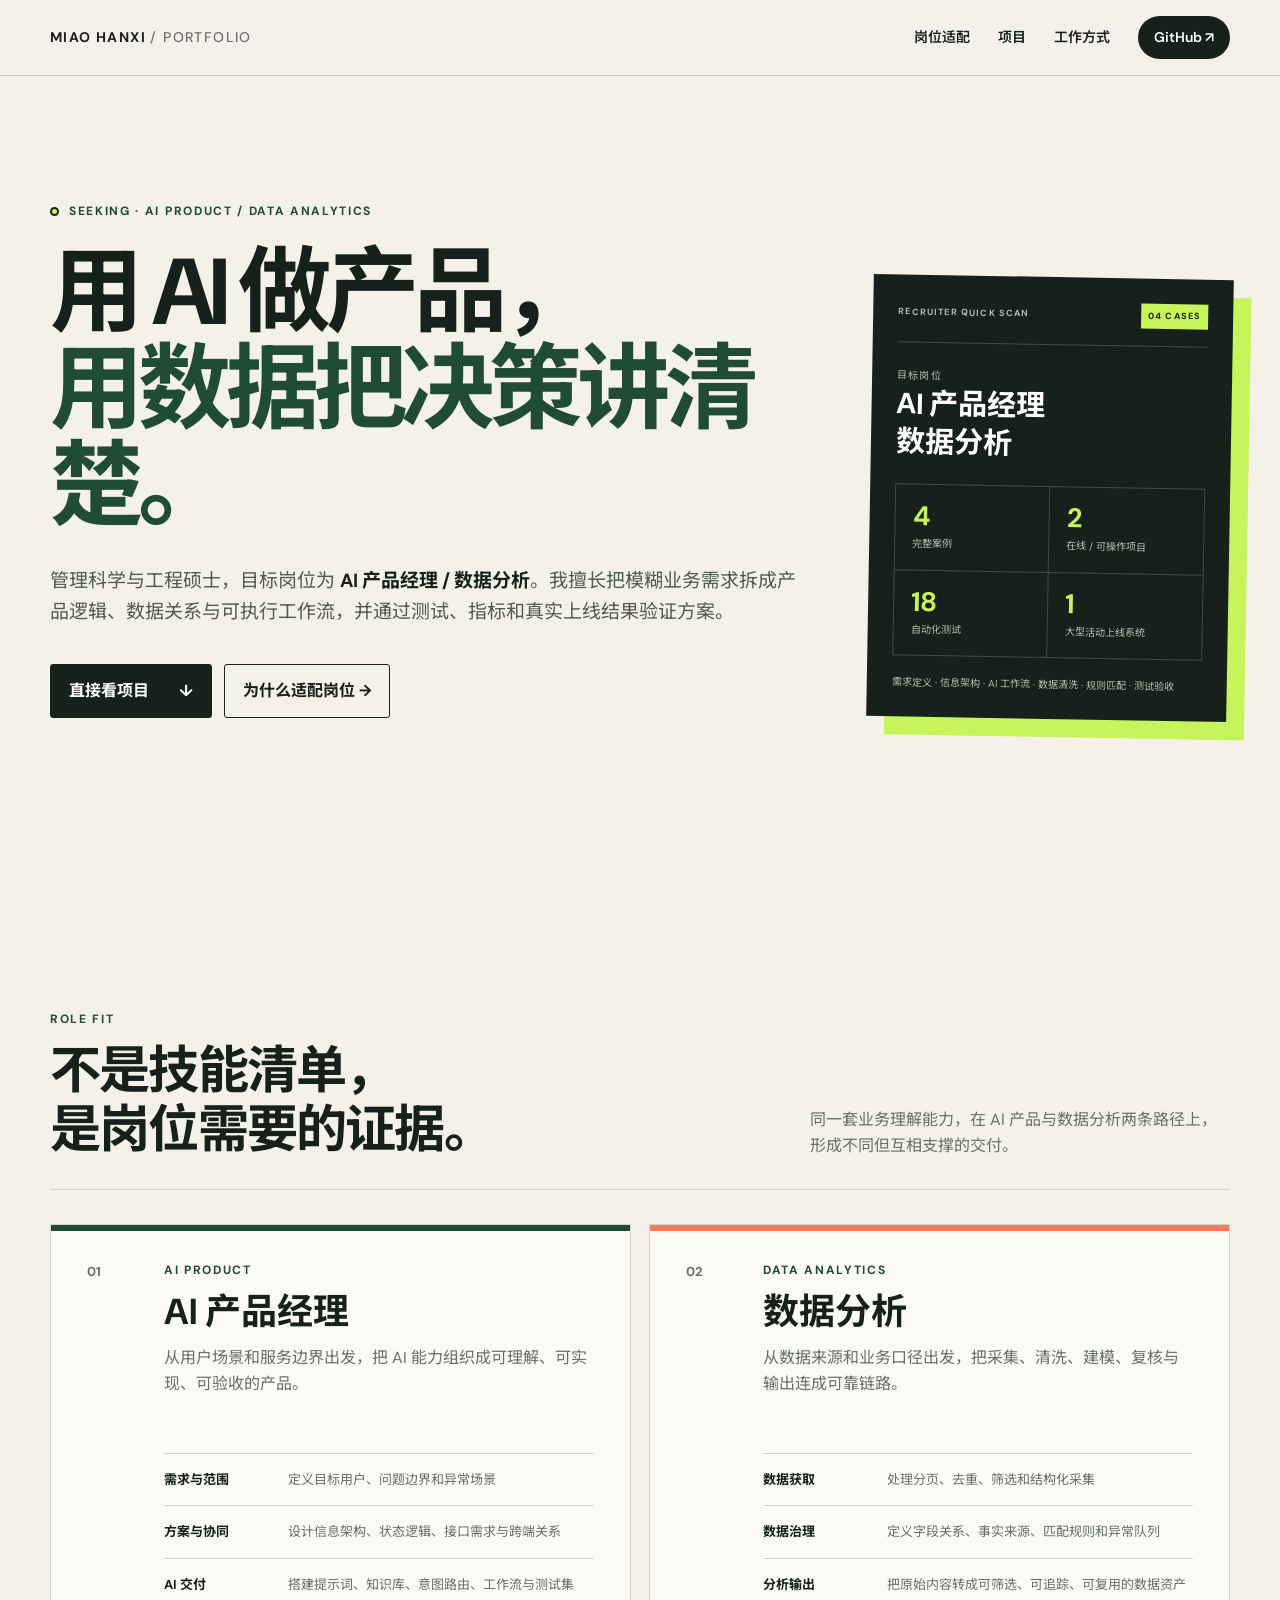
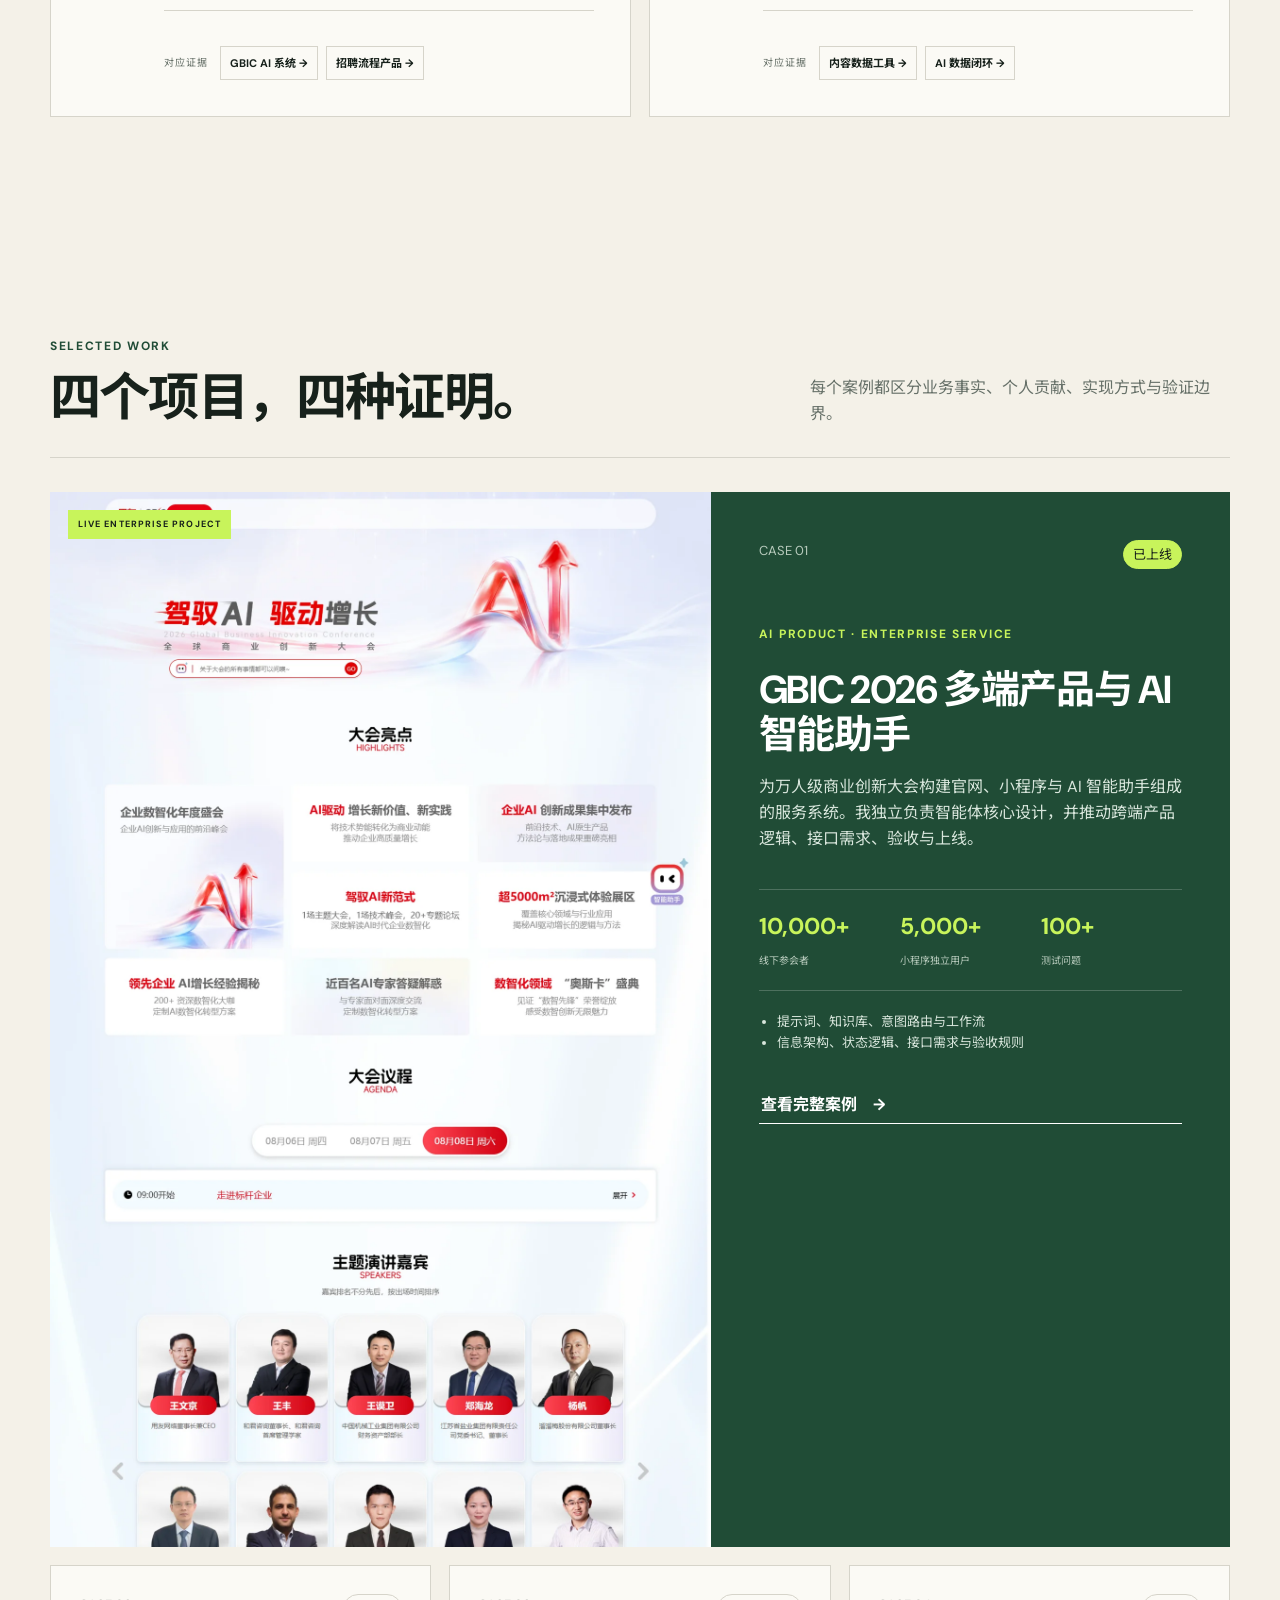
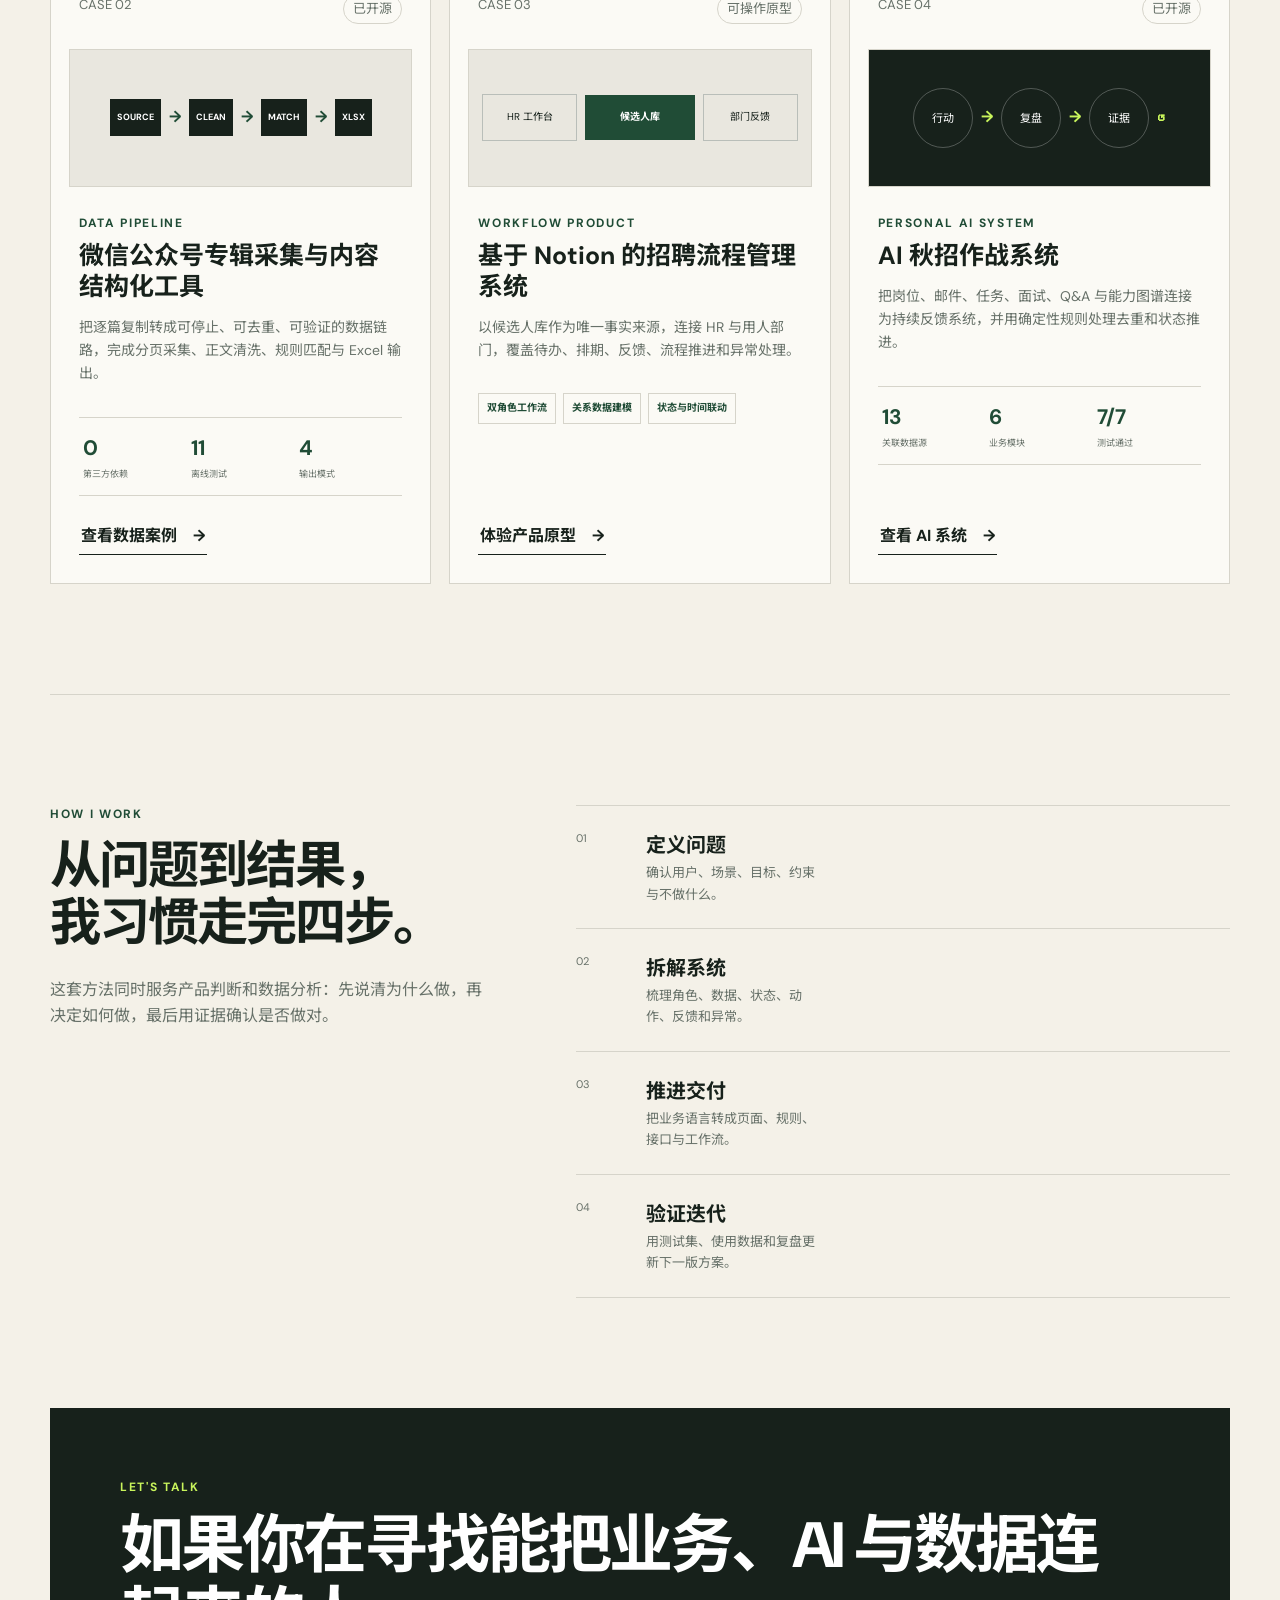
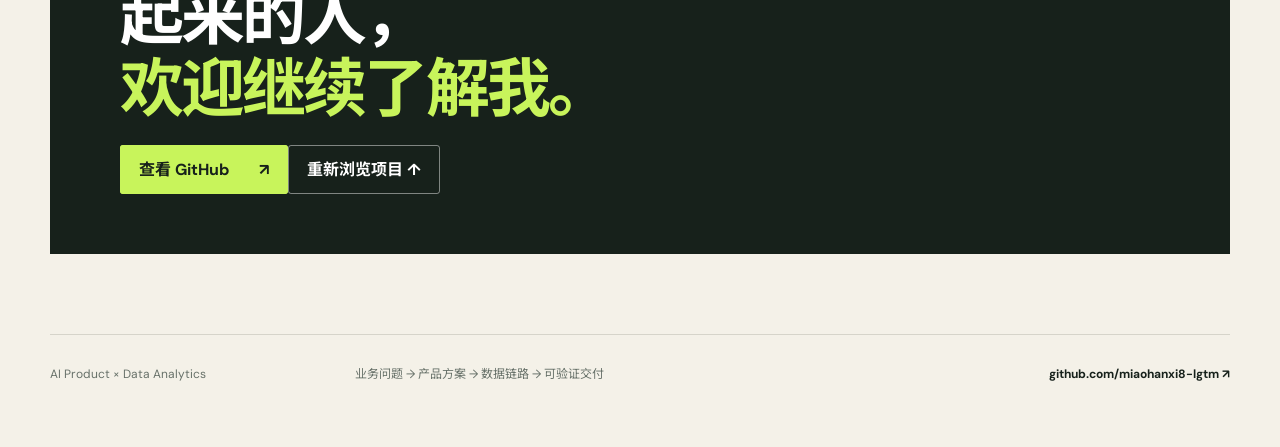
==== commit 89c5cf33: "Reframe portfolio for AI product and data roles" ====
--- a/index.html
+++ b/index.html
@@ -3,121 +3,102 @@
 <head>
   <meta charset="utf-8">
   <meta name="viewport" content="width=device-width, initial-scale=1">
-  <meta name="description" content="AI 产品、数据自动化与数字化系统作品集">
-  <title>AI Product & Data Portfolio</title>
+  <meta name="description" content="面向 AI 产品经理与数据分析岗位的个人作品集：AI 智能体、数据产品、流程自动化与真实业务交付。">
+  <meta name="theme-color" content="#17211b">
+  <meta property="og:title" content="AI Product × Data Analytics Portfolio">
+  <meta property="og:description" content="从业务问题到产品方案、数据链路与可验证交付。">
+  <meta property="og:type" content="website">
+  <meta property="og:url" content="https://miaohanxi8-lgtm.github.io/">
+  <title>AI 产品 × 数据分析作品集</title>
   <link rel="stylesheet" href="/styles.css">
+  <link rel="stylesheet" href="/home.css">
 </head>
-<body>
-  <header class="site-header">
-    <a class="brand" href="/">PORTFOLIO <span>/ 2026</span></a>
+<body class="portfolio-home">
+  <header class="site-header home-header">
+    <a class="brand" href="/">MIAO HANXI <span>/ PORTFOLIO</span></a>
     <nav aria-label="主导航">
-      <a href="#work">项目</a>
-      <a href="#about">关于</a>
-      <a class="nav-cta" href="https://github.com/miaohanxi8-lgtm">GitHub ↗</a>
+      <a href="#fit">岗位适配</a><a href="#work">项目</a><a href="#method">工作方式</a>
+      <a class="nav-cta" href="https://github.com/miaohanxi8-lgtm" target="_blank" rel="noopener noreferrer">GitHub ↗</a>
     </nav>
   </header>
 
   <main>
-    <section class="hero shell">
-      <div class="eyebrow"><span></span> AI APPLICATION · DATA PRODUCT · AUTOMATION</div>
-      <h1>把模糊的业务问题，<br><em>拆成可运行的系统。</em></h1>
-      <p class="hero-copy">管理科学与工程硕士，关注 AI 应用、数据产品、流程自动化与产业数字化。我喜欢从真实场景出发，定义问题边界，设计工作流，并把方案推进到可以验证的交付物。</p>
-      <div class="hero-actions">
-        <a class="button primary" href="#work">查看项目 <span>↓</span></a>
-        <a class="button secondary" href="https://github.com/miaohanxi8-lgtm">GitHub Profile ↗</a>
+    <section class="home-hero shell">
+      <div class="hero-main">
+        <div class="eyebrow"><span></span> SEEKING · AI PRODUCT / DATA ANALYTICS</div>
+        <h1>用 AI 做产品，<br><em>用数据把决策讲清楚。</em></h1>
+        <p class="hero-copy">管理科学与工程硕士，目标岗位为 <strong>AI 产品经理 / 数据分析</strong>。我擅长把模糊业务需求拆成产品逻辑、数据关系与可执行工作流，并通过测试、指标和真实上线结果验证方案。</p>
+        <div class="hero-actions"><a class="button primary" href="#work">直接看项目 <span>↓</span></a><a class="button secondary" href="#fit">为什么适配岗位 →</a></div>
       </div>
-      <div class="capability-strip">
-        <div><small>01</small><strong>问题定义</strong><span>从模糊需求到清晰边界</span></div>
-        <div><small>02</small><strong>系统设计</strong><span>数据、流程与角色协同</span></div>
-        <div><small>03</small><strong>AI 应用</strong><span>知识库、工作流与评测</span></div>
-        <div><small>04</small><strong>验证迭代</strong><span>测试、复盘与异常兜底</span></div>
-      </div>
+      <aside class="evidence-board" aria-label="作品集证据概览">
+        <div class="board-head"><span>RECRUITER QUICK SCAN</span><i>04 CASES</i></div>
+        <div class="board-role"><small>目标岗位</small><strong>AI 产品经理</strong><strong>数据分析</strong></div>
+        <dl class="proof-grid">
+          <div><dt>4</dt><dd>完整案例</dd></div><div><dt>2</dt><dd>在线 / 可操作项目</dd></div>
+          <div><dt>18</dt><dd>自动化测试</dd></div><div><dt>1</dt><dd>大型活动上线系统</dd></div>
+        </dl>
+        <p>需求定义 · 信息架构 · AI 工作流 · 数据清洗 · 规则匹配 · 测试验收</p>
+      </aside>
     </section>
 
-    <section class="work shell" id="work">
-      <div class="section-heading">
-        <div><p class="kicker">SELECTED WORK</p><h2>代表项目</h2></div>
-        <p>每个项目都说明问题、个人贡献、关键决策与事实边界。</p>
-      </div>
-
-      <article class="featured-card">
-        <div class="project-index">01</div>
-        <div class="project-copy">
-          <div class="tag-row"><span class="tag live">CASE STUDY</span><span class="tag">NOTION</span><span class="tag">PRODUCT DESIGN</span></div>
-          <h3>基于 Notion 的招聘流程管理系统</h3>
-          <p>两天独立完成的招聘流程产品原型。以候选人库作为唯一事实来源，连接 HR 工作台与部门反馈中心，覆盖待办、异常、排期、反馈和流程推进。</p>
-          <ul class="project-points">
-            <li>HR 与用人部门双角色工作流</li>
-            <li>候选人库 × 反馈库关系建模</li>
-            <li>状态、时间、按钮与异常提醒联动</li>
-          </ul>
-          <a class="text-link" href="/projects/notion-recruiting-system.html">阅读完整案例 <span>→</span></a>
-        </div>
-        <div class="system-preview" aria-label="招聘系统简化示意">
-          <div class="preview-top"><span>HR WORKSPACE</span><i></i><i></i><i></i></div>
-          <div class="preview-grid">
-            <div class="preview-side"><b>今日待办</b><b>异常处理</b><b>面试排期</b><b>流程看板</b></div>
-            <div class="preview-main">
-              <small>SINGLE SOURCE OF TRUTH</small><strong>候选人库</strong>
-              <div class="candidate-row"><i></i><span><b></b><b></b></span><em>笔试</em></div>
-              <div class="candidate-row"><i></i><span><b></b><b></b></span><em>复试</em></div>
-              <div class="candidate-row"><i></i><span><b></b><b></b></span><em>终面</em></div>
-            </div>
-          </div>
-          <div class="preview-feedback">部门反馈中心 <span>结论 · 要点 · 可用时间</span></div>
-        </div>
-      </article>
-
-      <div class="project-grid">
-        <article class="project-card published-card">
-          <div class="card-top"><span>02</span><span class="status">已开源</span></div>
-          <p class="kicker">PERSONAL AI SYSTEM</p>
-          <h3>AI 秋招作战系统</h3>
-          <p>覆盖岗位进度、任务与日历、真实和模拟面试、每日复盘、经历与 Q&A、能力图谱的个人 AI 求职操作系统。</p>
-          <div class="card-footer"><span>Codex Skill</span><span>Python</span><span>Notion</span><span>7 Tests</span></div>
-          <a class="text-link" href="/projects/autumn-recruitment-system.html">阅读完整案例 <span>→</span></a>
+    <section class="fit-section shell" id="fit">
+      <div class="section-heading home-section-heading"><div><p class="kicker">ROLE FIT</p><h2>不是技能清单，<br>是岗位需要的证据。</h2></div><p>同一套业务理解能力，在 AI 产品与数据分析两条路径上，形成不同但互相支撑的交付。</p></div>
+      <div class="role-grid">
+        <article class="role-card product-role">
+          <div class="role-number">01</div><div><p class="kicker">AI PRODUCT</p><h3>AI 产品经理</h3><p class="role-intro">从用户场景和服务边界出发，把 AI 能力组织成可理解、可实现、可验收的产品。</p></div>
+          <ul class="role-evidence"><li><b>需求与范围</b><span>定义目标用户、问题边界和异常场景</span></li><li><b>方案与协同</b><span>设计信息架构、状态逻辑、接口需求与跨端关系</span></li><li><b>AI 交付</b><span>搭建提示词、知识库、意图路由、工作流与测试集</span></li></ul>
+          <div class="evidence-links"><span>对应证据</span><a href="/projects/gbic-ai-experience.html">GBIC AI 系统 →</a><a href="/projects/notion-recruiting-system.html">招聘流程产品 →</a></div>
         </article>
-        <article class="project-card published-card">
-          <div class="card-top"><span>03</span><span class="status">已上线</span></div>
-          <p class="kicker">ENTERPRISE AI</p>
-          <h3>GBIC 2026 多端产品与 AI 智能助手</h3>
-          <p>官网、小程序与 AI 智能助手组成的大会服务系统：覆盖会务信息、个人参会状态、产品案例查询、知识检索与多端协同。</p>
-          <div class="card-footer"><span>AI Agent</span><span>Mini Program</span><span>Knowledge Base</span><span>Workflow</span></div>
-          <a class="text-link" href="/projects/gbic-ai-experience.html">阅读完整案例 <span>→</span></a>
-        </article>
-        <article class="project-card published-card">
-          <div class="card-top"><span>04</span><span class="status">已开源</span></div>
-          <p class="kicker">CONTENT AUTOMATION</p>
-          <h3>微信公众号专辑采集与内容结构化工具</h3>
-          <p>将公众号专辑中的文章批量转成结构化数据：完成游标分页、文章去重、年份筛选、正文清洗、产品匹配与 Excel 导出。</p>
-          <div class="card-footer"><span>Python</span><span>Standard Library</span><span>Rule Matching</span><span>11 Tests</span></div>
-          <a class="text-link" href="/projects/wechat-article-crawler.html">阅读完整案例 <span>→</span></a>
-        </article>
-        <article class="project-card muted-card">
-          <div class="card-top"><span>05</span><span class="status">待整理</span></div>
-          <p class="kicker">DATA AUTOMATION</p>
-          <h3>数据匹配与异常复核工作流</h3>
-          <p>将大批量人工核对重构为自动提取、清洗、匹配与少量异常人工兜底的可复用流程。</p>
-          <div class="card-footer"><span>Data Cleaning</span><span>Matching</span><span>Exception Handling</span></div>
+        <article class="role-card data-role">
+          <div class="role-number">02</div><div><p class="kicker">DATA ANALYTICS</p><h3>数据分析</h3><p class="role-intro">从数据来源和业务口径出发，把采集、清洗、建模、复核与输出连成可靠链路。</p></div>
+          <ul class="role-evidence"><li><b>数据获取</b><span>处理分页、去重、筛选和结构化采集</span></li><li><b>数据治理</b><span>定义字段关系、事实来源、匹配规则和异常队列</span></li><li><b>分析输出</b><span>把原始内容转成可筛选、可追踪、可复用的数据资产</span></li></ul>
+          <div class="evidence-links"><span>对应证据</span><a href="/projects/wechat-article-crawler.html">内容数据工具 →</a><a href="/projects/autumn-recruitment-system.html">AI 数据闭环 →</a></div>
         </article>
       </div>
     </section>
 
-    <section class="about shell" id="about">
-      <div><p class="kicker">HOW I WORK</p><h2>我关心的不只是“做出来”，<br>还有它为什么这样运行。</h2></div>
-      <div class="principles">
-        <div><span>01</span><h3>先定义边界</h3><p>区分真实需求、技术能力、数据权限和暂时无法验证的部分。</p></div>
-        <div><span>02</span><h3>再设计闭环</h3><p>让输入、状态、动作、反馈与异常处理形成可追踪的系统。</p></div>
-        <div><span>03</span><h3>用证据复盘</h3><p>事实、个人贡献和推断分开表达，不用未经验证的指标装饰结果。</p></div>
+    <section class="work home-work shell" id="work">
+      <div class="section-heading home-section-heading"><div><p class="kicker">SELECTED WORK</p><h2>四个项目，四种证明。</h2></div><p>每个案例都区分业务事实、个人贡献、实现方式与验证边界。</p></div>
+      <article class="home-featured">
+        <div class="featured-media"><img src="/assets/gbic/website-overview.webp" alt="GBIC 2026 大会官网页面概览"><span class="media-label">LIVE ENTERPRISE PROJECT</span></div>
+        <div class="featured-content">
+          <div class="card-top"><span>CASE 01</span><span class="status">已上线</span></div><p class="kicker">AI PRODUCT · ENTERPRISE SERVICE</p>
+          <h3>GBIC 2026 多端产品与 AI 智能助手</h3><p>为万人级商业创新大会构建官网、小程序与 AI 智能助手组成的服务系统。我独立负责智能体核心设计，并推动跨端产品逻辑、接口需求、验收与上线。</p>
+          <div class="featured-metrics"><div><strong>10,000+</strong><span>线下参会者</span></div><div><strong>5,000+</strong><span>小程序独立用户</span></div><div><strong>100+</strong><span>测试问题</span></div></div>
+          <ul class="project-points compact-points"><li>提示词、知识库、意图路由与工作流</li><li>信息架构、状态逻辑、接口需求与验收规则</li></ul>
+          <a class="text-link" href="/projects/gbic-ai-experience.html">查看完整案例 <span>→</span></a>
+        </div>
+      </article>
+
+      <div class="home-project-grid">
+        <article class="home-project-card crawler-card">
+          <div class="card-top"><span>CASE 02</span><span class="status">已开源</span></div><div class="project-visual data-visual" aria-hidden="true"><span>SOURCE</span><i>→</i><span>CLEAN</span><i>→</i><span>MATCH</span><i>→</i><span>XLSX</span></div>
+          <p class="kicker">DATA PIPELINE</p><h3>微信公众号专辑采集与内容结构化工具</h3><p>把逐篇复制转成可停止、可去重、可验证的数据链路，完成分页采集、正文清洗、规则匹配与 Excel 输出。</p>
+          <dl class="mini-proof"><div><dt>0</dt><dd>第三方依赖</dd></div><div><dt>11</dt><dd>离线测试</dd></div><div><dt>4</dt><dd>输出模式</dd></div></dl><a class="text-link" href="/projects/wechat-article-crawler.html">查看数据案例 <span>→</span></a>
+        </article>
+        <article class="home-project-card notion-card">
+          <div class="card-top"><span>CASE 03</span><span class="status">可操作原型</span></div><div class="project-visual workflow-visual" aria-hidden="true"><div>HR 工作台</div><b>候选人库</b><div>部门反馈</div></div>
+          <p class="kicker">WORKFLOW PRODUCT</p><h3>基于 Notion 的招聘流程管理系统</h3><p>以候选人库作为唯一事实来源，连接 HR 与用人部门，覆盖待办、排期、反馈、流程推进和异常处理。</p>
+          <ul class="card-proof-list"><li>双角色工作流</li><li>关系数据建模</li><li>状态与时间联动</li></ul><a class="text-link" href="/projects/notion-recruiting-system.html">体验产品原型 <span>→</span></a>
+        </article>
+        <article class="home-project-card system-card">
+          <div class="card-top"><span>CASE 04</span><span class="status">已开源</span></div><div class="project-visual loop-visual" aria-hidden="true"><span>行动</span><i>→</i><span>复盘</span><i>→</i><span>证据</span><i>↺</i></div>
+          <p class="kicker">PERSONAL AI SYSTEM</p><h3>AI 秋招作战系统</h3><p>把岗位、邮件、任务、面试、Q&amp;A 与能力图谱连接为持续反馈系统，并用确定性规则处理去重和状态推进。</p>
+          <dl class="mini-proof"><div><dt>13</dt><dd>关联数据源</dd></div><div><dt>6</dt><dd>业务模块</dd></div><div><dt>7/7</dt><dd>测试通过</dd></div></dl><a class="text-link" href="/projects/autumn-recruitment-system.html">查看 AI 系统 <span>→</span></a>
+        </article>
       </div>
     </section>
+
+    <section class="method-section shell" id="method">
+      <div class="method-intro"><p class="kicker">HOW I WORK</p><h2>从问题到结果，<br>我习惯走完四步。</h2><p>这套方法同时服务产品判断和数据分析：先说清为什么做，再决定如何做，最后用证据确认是否做对。</p></div>
+      <ol class="method-list"><li><span>01</span><div><h3>定义问题</h3><p>确认用户、场景、目标、约束与不做什么。</p></div></li><li><span>02</span><div><h3>拆解系统</h3><p>梳理角色、数据、状态、动作、反馈和异常。</p></div></li><li><span>03</span><div><h3>推进交付</h3><p>把业务语言转成页面、规则、接口与工作流。</p></div></li><li><span>04</span><div><h3>验证迭代</h3><p>用测试集、使用数据和复盘更新下一版方案。</p></div></li></ol>
+    </section>
+
+    <section class="contact-section shell">
+      <p class="kicker">LET'S TALK</p><h2>如果你在寻找能把业务、AI 与数据连起来的人，<br><em>欢迎继续了解我。</em></h2>
+      <div class="contact-actions"><a class="button primary" href="https://github.com/miaohanxi8-lgtm" target="_blank" rel="noopener noreferrer">查看 GitHub <span>↗</span></a><a class="button secondary" href="#work">重新浏览项目 ↑</a></div>
+    </section>
   </main>
-
-  <footer class="site-footer shell">
-    <p>AI Product & Data Portfolio</p>
-    <p>Built as an evolving record of real problems and working systems.</p>
-    <a href="https://github.com/miaohanxi8-lgtm">github.com/miaohanxi8-lgtm ↗</a>
-  </footer>
+  <footer class="site-footer shell"><p>AI Product × Data Analytics</p><p>业务问题 → 产品方案 → 数据链路 → 可验证交付</p><a href="https://github.com/miaohanxi8-lgtm" target="_blank" rel="noopener noreferrer">github.com/miaohanxi8-lgtm ↗</a></footer>
 </body>
 </html>
-
--- a/home.css
+++ b/home.css
@@ -0,0 +1,47 @@
+/* Role-first portfolio homepage */
+.portfolio-home{background:#f4f1e8}
+.portfolio-home .home-header{border-bottom-color:#c9c7bd}
+.home-hero{min-height:calc(100vh - 76px);padding:92px 0 72px;display:grid;grid-template-columns:minmax(0,1.35fr) minmax(340px,.65fr);gap:72px;align-items:center}
+.home-hero h1{font-size:clamp(54px,7.3vw,100px);margin:22px 0 30px;max-width:920px}
+.home-hero .hero-copy{max-width:760px}.home-hero .hero-copy strong{color:var(--ink)}
+.evidence-board{background:var(--ink);color:white;padding:25px;box-shadow:18px 18px 0 var(--lime);transform:rotate(1deg)}
+.board-head{display:flex;justify-content:space-between;align-items:center;padding-bottom:17px;border-bottom:1px solid rgba(255,255,255,.18);font-size:9px;letter-spacing:.13em;color:#aebcb3;font-weight:700}
+.board-head i{font-style:normal;background:var(--lime);color:var(--ink);padding:5px 7px}
+.board-role{display:grid;gap:4px;padding:25px 0}.board-role small{color:#aebcb3;font-size:10px;letter-spacing:.12em}.board-role strong{font-size:29px;line-height:1.15}
+.proof-grid{display:grid;grid-template-columns:1fr 1fr;margin:0;border:1px solid rgba(255,255,255,.18)}
+.proof-grid>div{padding:17px;border-right:1px solid rgba(255,255,255,.18);border-bottom:1px solid rgba(255,255,255,.18)}.proof-grid>div:nth-child(2n){border-right:0}.proof-grid>div:nth-child(n+3){border-bottom:0}
+.proof-grid dt{font-size:27px;font-weight:700;color:var(--lime);line-height:1}.proof-grid dd{margin:7px 0 0;font-size:10px;color:#aebcb3}
+.evidence-board>p{font-size:10px;color:#aebcb3;margin:18px 0 0;line-height:1.8}
+.fit-section,.home-work,.method-section{padding:110px 0}
+.home-section-heading{padding-bottom:29px;border-bottom:1px solid var(--line)}
+.role-grid{display:grid;grid-template-columns:1fr 1fr;gap:18px}
+.role-card{position:relative;background:var(--card);border:1px solid var(--line);padding:36px;display:grid;grid-template-columns:52px 1fr;gap:25px;overflow:hidden}
+.role-card:before{content:"";position:absolute;left:0;right:0;top:0;height:6px;background:var(--green)}.data-role:before{background:var(--orange)}
+.role-number{font-size:13px;color:var(--muted);font-weight:700}.role-card h3{font-size:36px;line-height:1.1;margin:7px 0 13px}.role-intro{color:var(--muted);max-width:480px}
+.role-evidence{grid-column:2;list-style:none;padding:0;margin:14px 0 4px;border-top:1px solid var(--line)}
+.role-evidence li{display:grid;grid-template-columns:110px 1fr;gap:14px;padding:15px 0;border-bottom:1px solid var(--line);font-size:13px}.role-evidence span{color:var(--muted)}
+.evidence-links{grid-column:2;display:flex;gap:8px;align-items:center;flex-wrap:wrap;margin-top:6px}.evidence-links>span{font-size:10px;letter-spacing:.1em;color:var(--muted);margin-right:4px}.evidence-links a{font-size:11px;font-weight:700;border:1px solid var(--line);padding:7px 9px}.evidence-links a:hover{background:var(--lime);border-color:var(--ink)}
+.home-featured{display:grid;grid-template-columns:1.12fr .88fr;background:var(--green);color:white;min-height:610px;margin-bottom:18px}
+.featured-media{position:relative;min-height:610px;overflow:hidden;background:#dce5dc}.featured-media img{width:100%;height:100%;object-fit:cover;object-position:top;display:block;transition:transform .45s ease}.home-featured:hover .featured-media img{transform:scale(1.018)}
+.media-label{position:absolute;top:18px;left:18px;background:var(--lime);color:var(--ink);padding:7px 10px;font-size:9px;letter-spacing:.12em;font-weight:700}
+.featured-content{padding:48px;display:flex;flex-direction:column}.featured-content .card-top{color:#b8cbbd}.featured-content .status{background:var(--lime);color:var(--ink);border-color:var(--lime)}.featured-content .kicker{color:var(--lime);margin-top:56px}.featured-content h3{font-size:39px;line-height:1.16;letter-spacing:-.035em;margin:10px 0 16px}.featured-content>p:not(.kicker){color:#d8e6dc}.featured-content .text-link{color:white;border-color:white}.featured-content .text-link:hover{color:var(--ink)}
+.featured-metrics{display:grid;grid-template-columns:repeat(3,1fr);border-top:1px solid rgba(255,255,255,.2);border-bottom:1px solid rgba(255,255,255,.2);margin:20px 0}.featured-metrics div{padding:18px 12px 18px 0}.featured-metrics strong{display:block;color:var(--lime);font-size:23px}.featured-metrics span{font-size:10px;color:#b8cbbd}.compact-points{font-size:13px;color:#d8e6dc;margin-top:0}
+.home-project-grid{display:grid;grid-template-columns:repeat(3,1fr);gap:18px}.home-project-card{background:var(--card);border:1px solid var(--line);padding:28px;min-height:570px;display:flex;flex-direction:column;transition:transform .2s,box-shadow .2s}.home-project-card:hover{transform:translateY(-4px);box-shadow:var(--shadow)}.home-project-card .kicker{margin:27px 0 0}.home-project-card h3{font-size:25px;line-height:1.23;margin:8px 0 13px}.home-project-card>p:not(.kicker){font-size:14px;color:var(--muted)}.home-project-card .text-link{margin-top:auto;align-self:flex-start}
+.project-visual{height:138px;margin:25px -10px 0;display:flex;align-items:center;justify-content:center;gap:8px;background:#e9e7df;border:1px solid var(--line)}
+.data-visual span{background:var(--ink);color:white;padding:11px 7px;font-size:9px;font-weight:700}.data-visual i,.loop-visual i{font-style:normal;color:var(--green);font-weight:700}
+.workflow-visual{display:grid;grid-template-columns:1fr 1.15fr 1fr;padding:13px}.workflow-visual div,.workflow-visual b{padding:14px 6px;text-align:center;font-size:10px}.workflow-visual div{border:1px solid #b9beb9}.workflow-visual b{background:var(--green);color:white}
+.loop-visual{background:var(--ink)}.loop-visual span{border:1px solid rgba(255,255,255,.25);color:white;border-radius:50%;width:60px;height:60px;display:grid;place-items:center;font-size:11px}.loop-visual i{color:var(--lime)}
+.mini-proof{display:grid;grid-template-columns:repeat(3,1fr);margin:18px 0 22px;border-top:1px solid var(--line);border-bottom:1px solid var(--line)}.mini-proof div{padding:13px 4px}.mini-proof dt{font-weight:700;font-size:21px;color:var(--green)}.mini-proof dd{margin:1px 0 0;font-size:9px;color:var(--muted)}
+.card-proof-list{list-style:none;padding:0;margin:17px 0 22px;display:flex;flex-wrap:wrap;gap:7px}.card-proof-list li{border:1px solid var(--line);padding:6px 8px;font-size:10px;color:var(--green);font-weight:700}
+.method-section{border-top:1px solid var(--line);display:grid;grid-template-columns:.8fr 1.2fr;gap:90px}.method-intro h2{font-size:clamp(35px,4vw,55px);line-height:1.12;letter-spacing:-.04em;margin:9px 0 25px}.method-intro>p:last-child{color:var(--muted);max-width:480px}
+.method-list{list-style:none;margin:0;padding:0}.method-list li{display:grid;grid-template-columns:52px 180px 1fr;gap:18px;border-top:1px solid var(--line);padding:23px 0}.method-list li:last-child{border-bottom:1px solid var(--line)}.method-list span{font-size:11px;color:var(--muted)}.method-list h3{font-size:20px;margin:0}.method-list p{font-size:13px;color:var(--muted);margin:0}
+.contact-section{background:var(--ink);color:white;padding:70px;margin-bottom:80px}.contact-section .kicker{color:var(--lime)}.contact-section h2{font-size:clamp(35px,5vw,65px);line-height:1.12;letter-spacing:-.045em;margin:13px 0 32px;max-width:1000px}.contact-section h2 em{font-style:normal;color:var(--lime)}.contact-section .button.primary{background:var(--lime);color:var(--ink);border-color:var(--lime)}.contact-section .button.secondary{color:white;border-color:rgba(255,255,255,.45)}
+@media(max-width:1000px){
+  .home-hero{grid-template-columns:1fr;min-height:0}.evidence-board{max-width:600px;transform:none}.home-featured{grid-template-columns:1fr}.featured-media{min-height:480px;max-height:620px}.home-project-grid{grid-template-columns:1fr 1fr}.home-project-card:last-child{grid-column:1/-1;min-height:500px}.role-grid{grid-template-columns:1fr}
+}
+@media(max-width:850px){
+  .home-hero{padding-top:72px;gap:35px}.fit-section,.home-work,.method-section{padding:80px 0}.method-section{grid-template-columns:1fr;gap:40px}.home-project-grid{grid-template-columns:1fr}.home-project-card:last-child{grid-column:auto}.home-project-card{min-height:520px}.featured-content .kicker{margin-top:38px}.home-featured{min-height:0}
+}
+@media(max-width:520px){
+  .home-hero{padding:55px 0}.home-hero h1{font-size:45px}.evidence-board{box-shadow:9px 9px 0 var(--lime);padding:19px}.board-role strong{font-size:24px}.fit-section,.home-work,.method-section{padding:68px 0}.role-card{grid-template-columns:1fr;padding:27px}.role-number{display:none}.role-evidence,.evidence-links{grid-column:1}.role-evidence li{grid-template-columns:1fr;gap:2px}.home-featured{display:flex;flex-direction:column}.featured-media{min-height:320px;height:320px}.featured-content{padding:28px}.featured-content h3{font-size:31px}.featured-metrics strong{font-size:18px}.home-project-card{padding:22px;min-height:500px}.method-list li{grid-template-columns:34px 1fr}.method-list p{grid-column:2}.contact-section{padding:38px 24px;margin-bottom:60px}.contact-actions{display:grid}.contact-actions .button{text-align:center}
+}
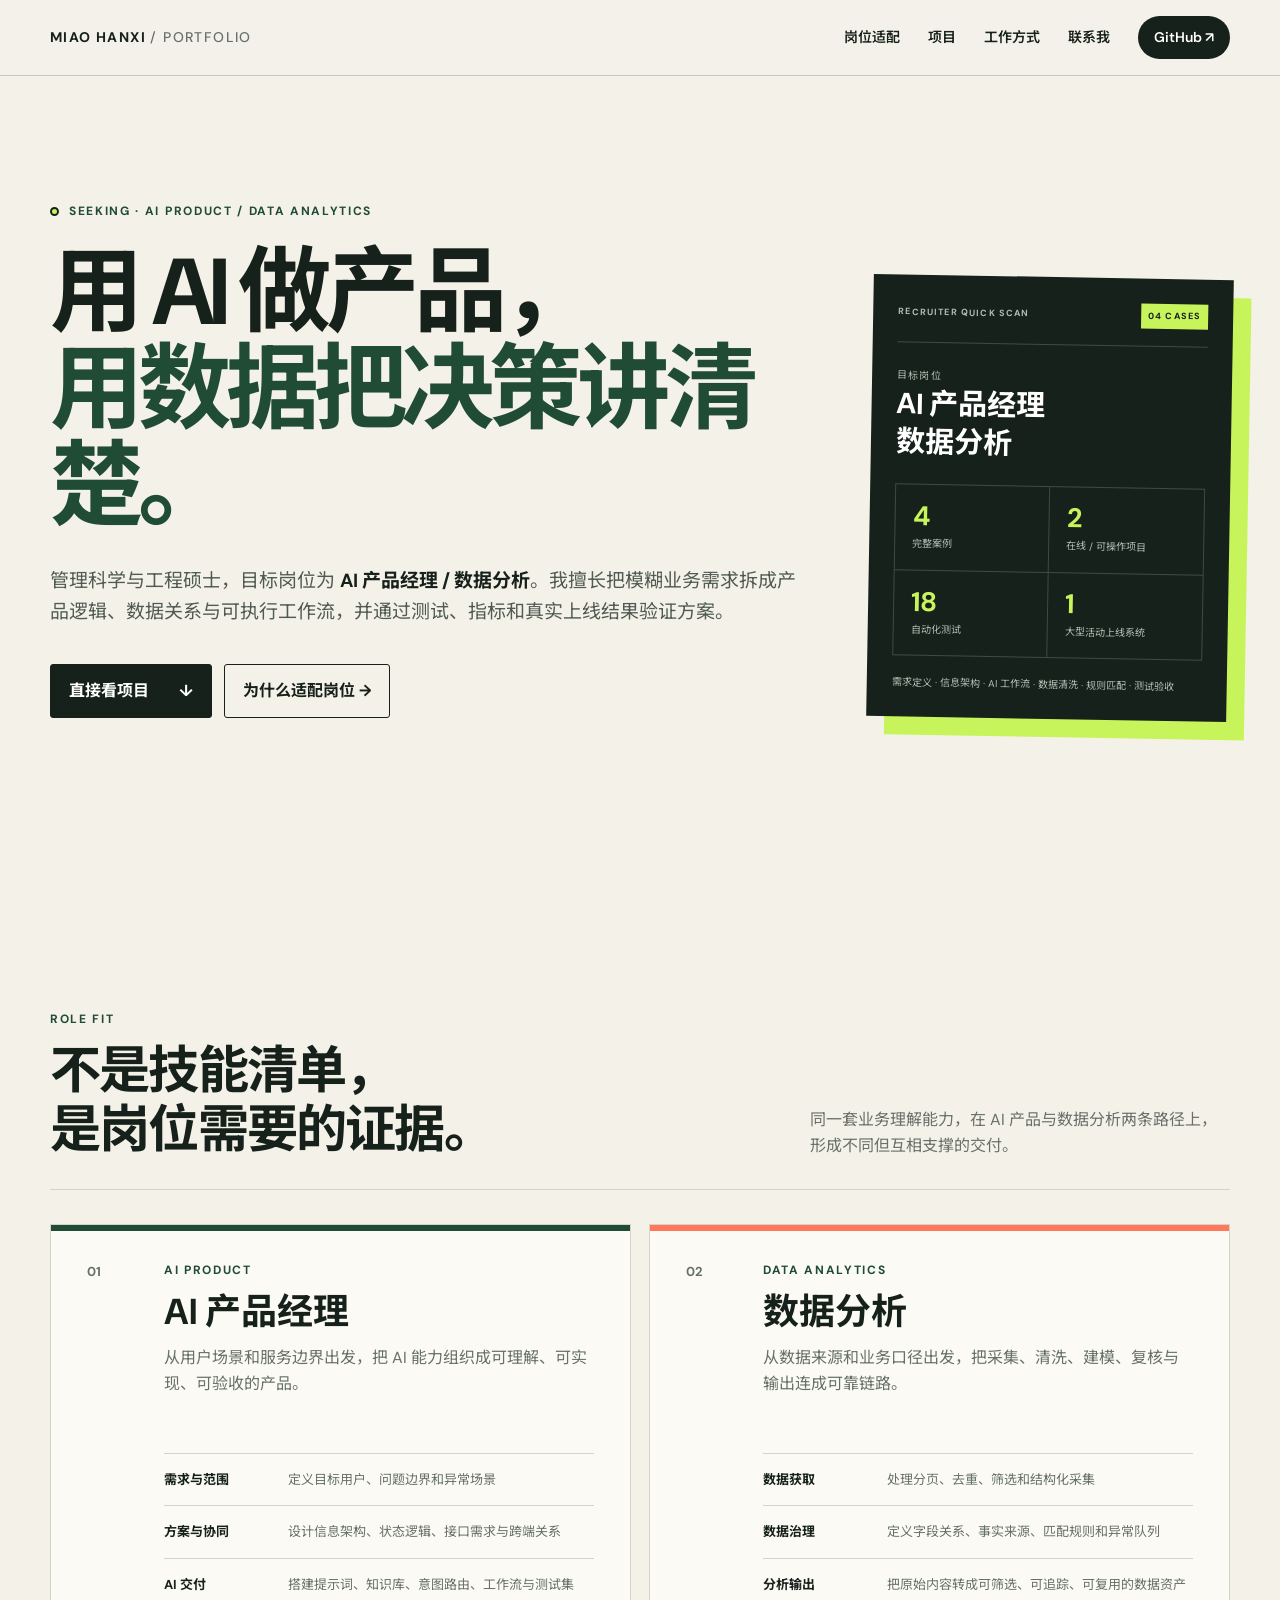
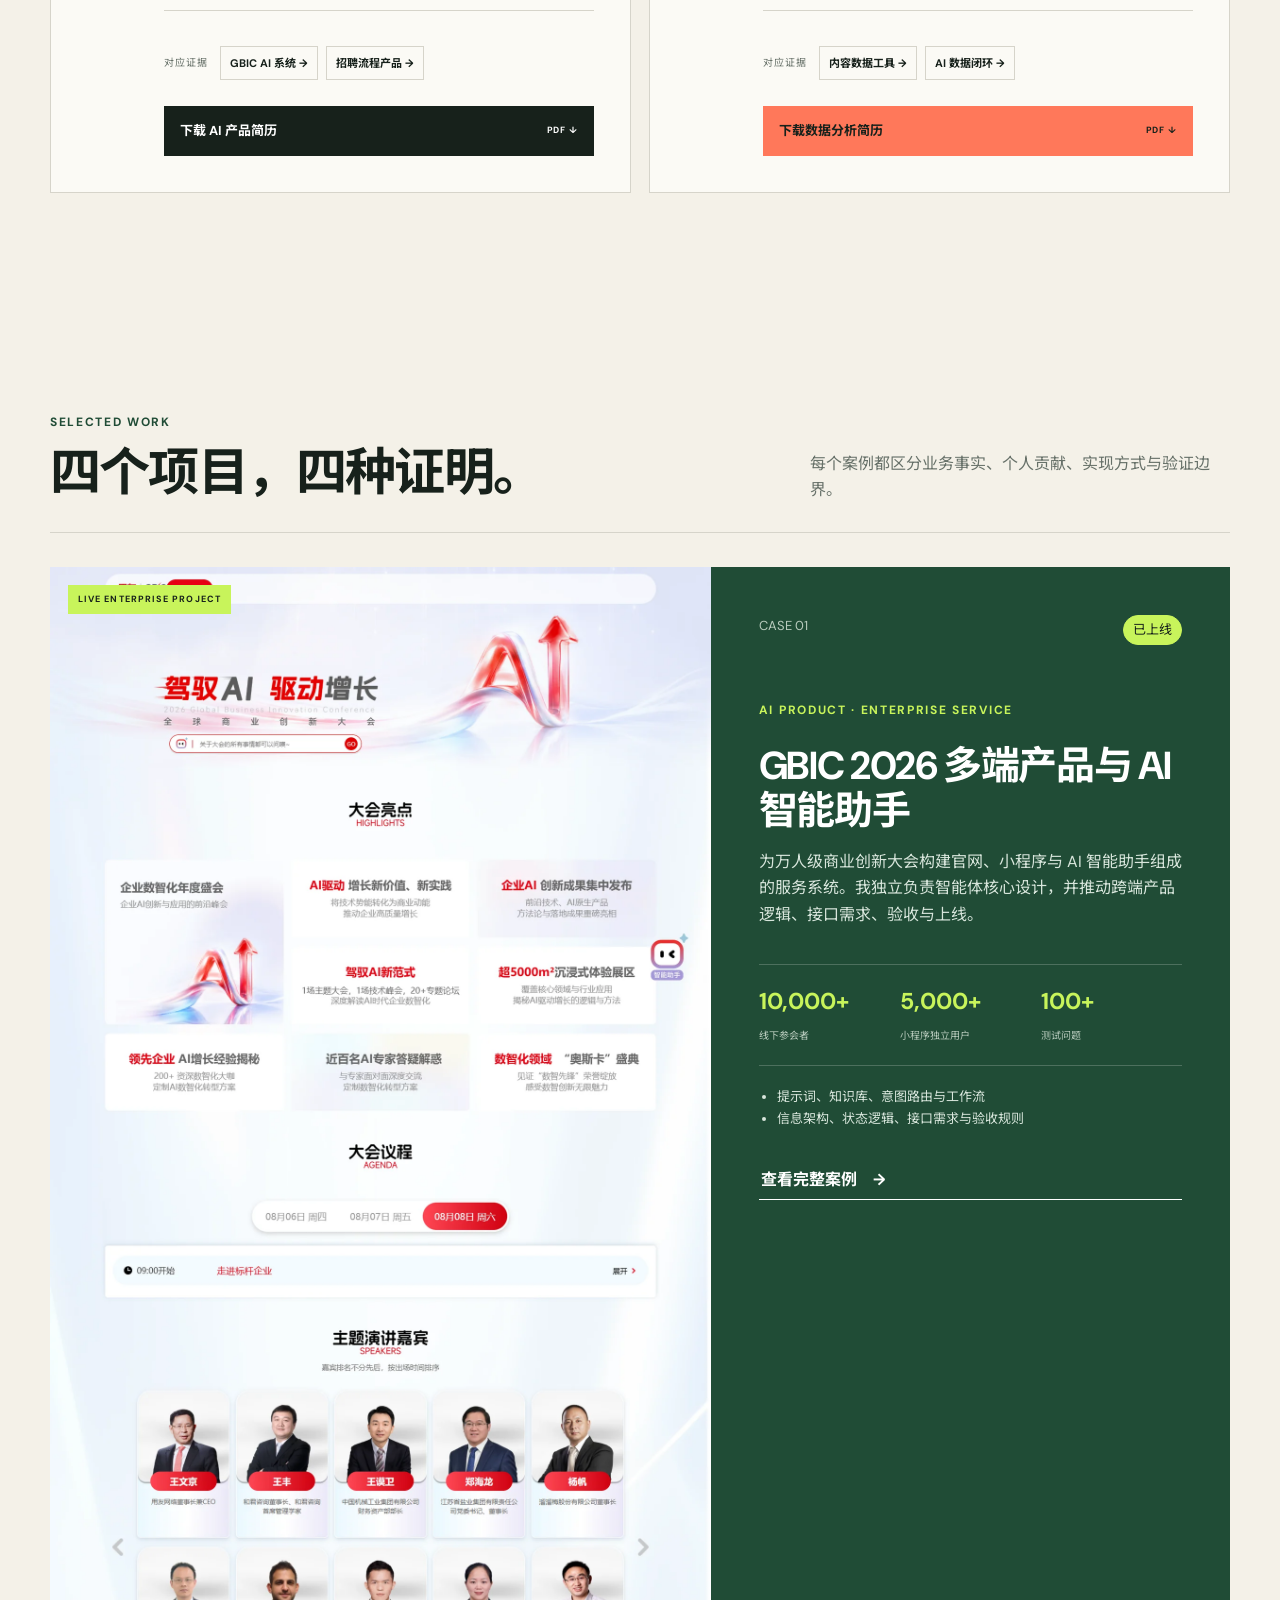
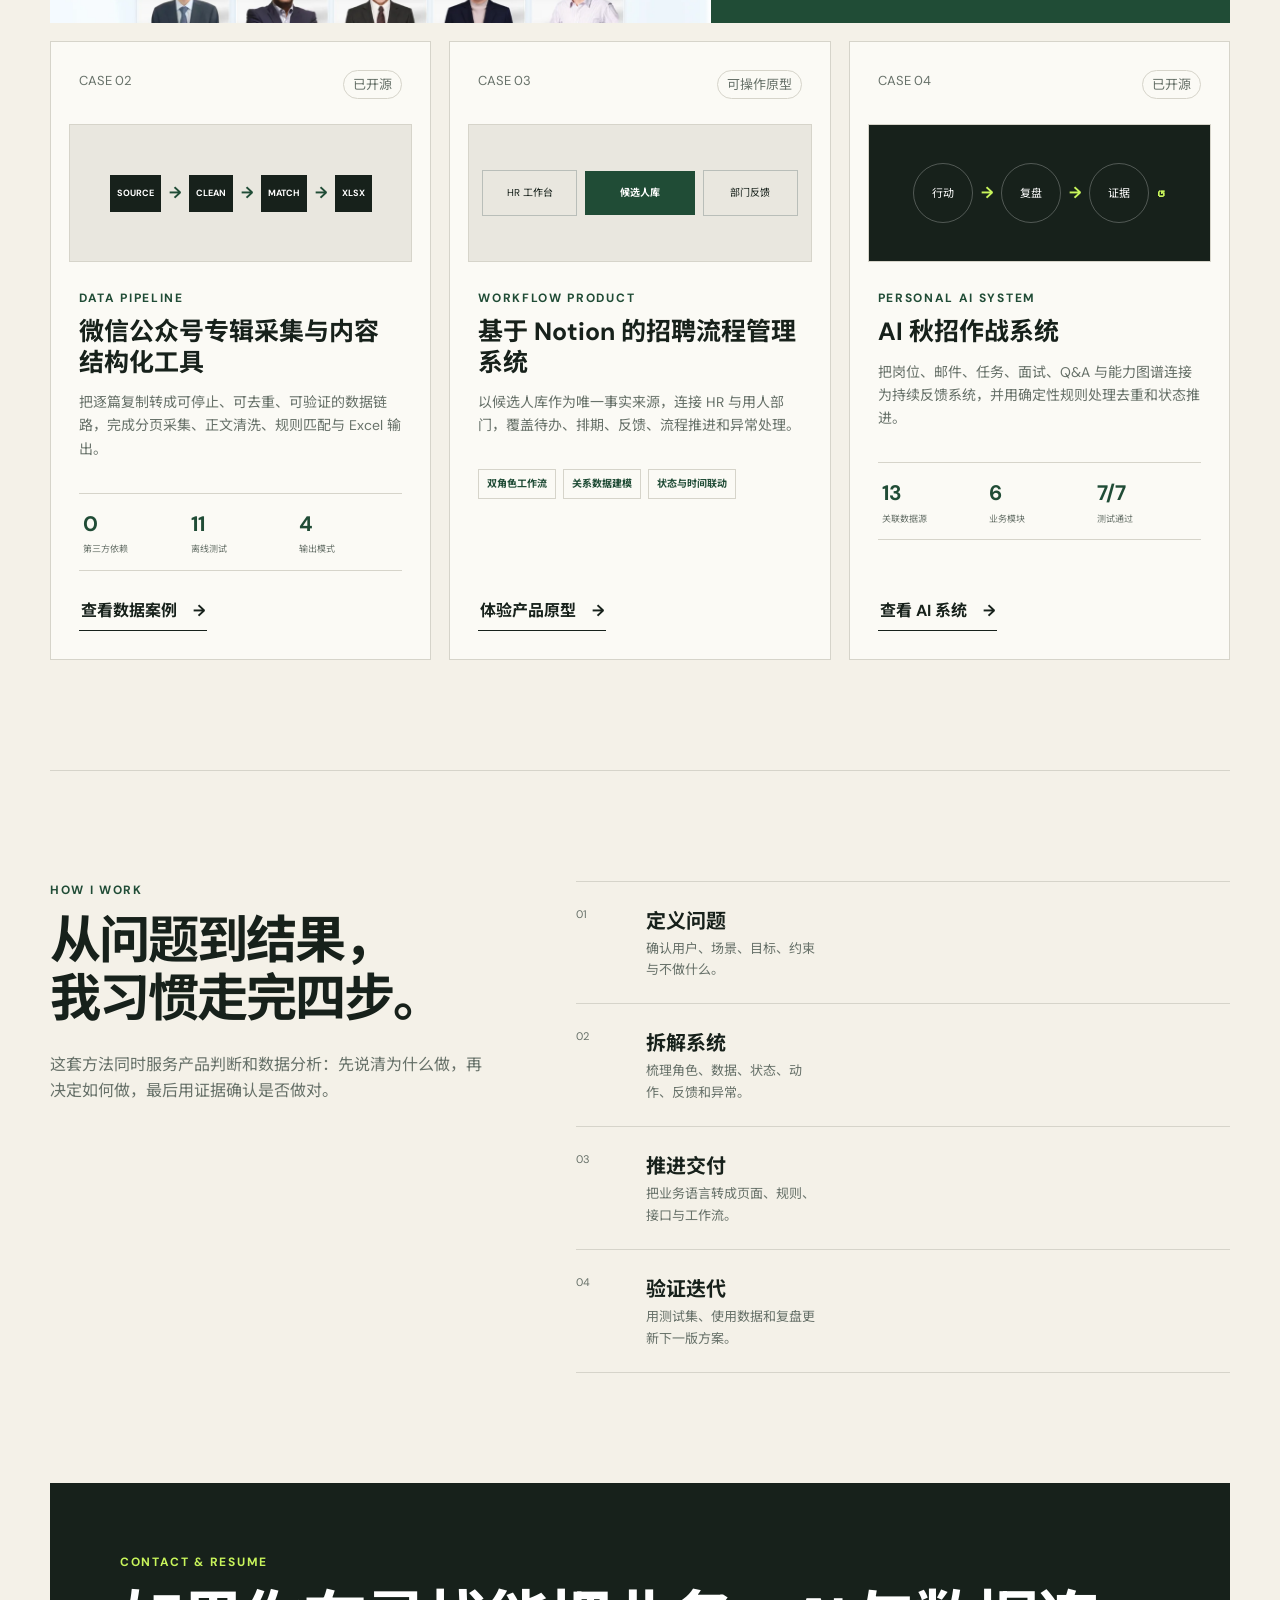
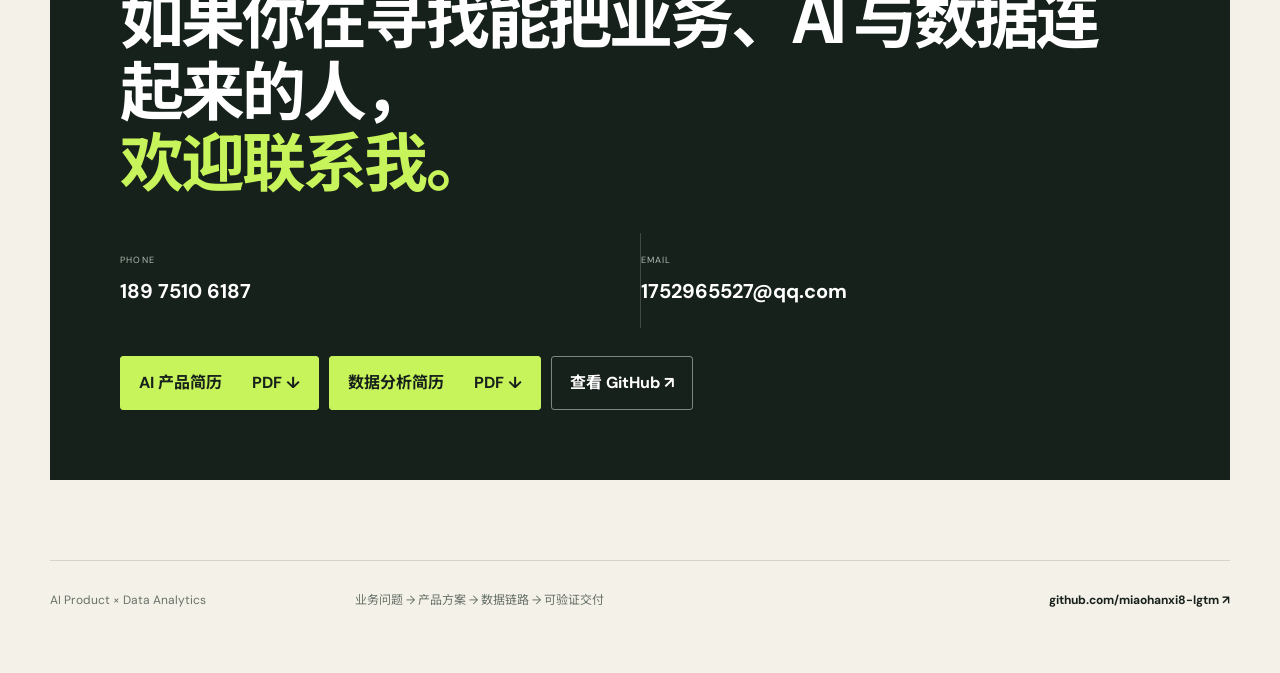
==== commit 9b907296: "Add role-specific resumes and contact details" ====
--- a/index.html
+++ b/index.html
@@ -17,7 +17,7 @@
   <header class="site-header home-header">
     <a class="brand" href="/">MIAO HANXI <span>/ PORTFOLIO</span></a>
     <nav aria-label="主导航">
-      <a href="#fit">岗位适配</a><a href="#work">项目</a><a href="#method">工作方式</a>
+      <a href="#fit">岗位适配</a><a href="#work">项目</a><a href="#method">工作方式</a><a href="#contact">联系我</a>
       <a class="nav-cta" href="https://github.com/miaohanxi8-lgtm" target="_blank" rel="noopener noreferrer">GitHub ↗</a>
     </nav>
   </header>
@@ -48,11 +48,13 @@
           <div class="role-number">01</div><div><p class="kicker">AI PRODUCT</p><h3>AI 产品经理</h3><p class="role-intro">从用户场景和服务边界出发，把 AI 能力组织成可理解、可实现、可验收的产品。</p></div>
           <ul class="role-evidence"><li><b>需求与范围</b><span>定义目标用户、问题边界和异常场景</span></li><li><b>方案与协同</b><span>设计信息架构、状态逻辑、接口需求与跨端关系</span></li><li><b>AI 交付</b><span>搭建提示词、知识库、意图路由、工作流与测试集</span></li></ul>
           <div class="evidence-links"><span>对应证据</span><a href="/projects/gbic-ai-experience.html">GBIC AI 系统 →</a><a href="/projects/notion-recruiting-system.html">招聘流程产品 →</a></div>
+          <a class="role-resume-link" href="/assets/resume/miao-hanxi-ai-product-resume.pdf" download>下载 AI 产品简历 <span>PDF ↓</span></a>
         </article>
         <article class="role-card data-role">
           <div class="role-number">02</div><div><p class="kicker">DATA ANALYTICS</p><h3>数据分析</h3><p class="role-intro">从数据来源和业务口径出发，把采集、清洗、建模、复核与输出连成可靠链路。</p></div>
           <ul class="role-evidence"><li><b>数据获取</b><span>处理分页、去重、筛选和结构化采集</span></li><li><b>数据治理</b><span>定义字段关系、事实来源、匹配规则和异常队列</span></li><li><b>分析输出</b><span>把原始内容转成可筛选、可追踪、可复用的数据资产</span></li></ul>
           <div class="evidence-links"><span>对应证据</span><a href="/projects/wechat-article-crawler.html">内容数据工具 →</a><a href="/projects/autumn-recruitment-system.html">AI 数据闭环 →</a></div>
+          <a class="role-resume-link" href="/assets/resume/miao-hanxi-data-analytics-resume.pdf" download>下载数据分析简历 <span>PDF ↓</span></a>
         </article>
       </div>
     </section>
@@ -94,9 +96,13 @@
       <ol class="method-list"><li><span>01</span><div><h3>定义问题</h3><p>确认用户、场景、目标、约束与不做什么。</p></div></li><li><span>02</span><div><h3>拆解系统</h3><p>梳理角色、数据、状态、动作、反馈和异常。</p></div></li><li><span>03</span><div><h3>推进交付</h3><p>把业务语言转成页面、规则、接口与工作流。</p></div></li><li><span>04</span><div><h3>验证迭代</h3><p>用测试集、使用数据和复盘更新下一版方案。</p></div></li></ol>
     </section>
 
-    <section class="contact-section shell">
-      <p class="kicker">LET'S TALK</p><h2>如果你在寻找能把业务、AI 与数据连起来的人，<br><em>欢迎继续了解我。</em></h2>
-      <div class="contact-actions"><a class="button primary" href="https://github.com/miaohanxi8-lgtm" target="_blank" rel="noopener noreferrer">查看 GitHub <span>↗</span></a><a class="button secondary" href="#work">重新浏览项目 ↑</a></div>
+    <section class="contact-section shell" id="contact">
+      <p class="kicker">CONTACT & RESUME</p><h2>如果你在寻找能把业务、AI 与数据连起来的人，<br><em>欢迎联系我。</em></h2>
+      <div class="contact-grid">
+        <div class="contact-details"><span>PHONE</span><a href="tel:+8618975106187">189 7510 6187</a></div>
+        <div class="contact-details"><span>EMAIL</span><a href="mailto:1752965527@qq.com">1752965527@qq.com</a></div>
+      </div>
+      <div class="contact-actions"><a class="button primary" href="/assets/resume/miao-hanxi-ai-product-resume.pdf" download>AI 产品简历 <span>PDF ↓</span></a><a class="button primary" href="/assets/resume/miao-hanxi-data-analytics-resume.pdf" download>数据分析简历 <span>PDF ↓</span></a><a class="button secondary" href="https://github.com/miaohanxi8-lgtm" target="_blank" rel="noopener noreferrer">查看 GitHub ↗</a></div>
     </section>
   </main>
   <footer class="site-footer shell"><p>AI Product × Data Analytics</p><p>业务问题 → 产品方案 → 数据链路 → 可验证交付</p><a href="https://github.com/miaohanxi8-lgtm" target="_blank" rel="noopener noreferrer">github.com/miaohanxi8-lgtm ↗</a></footer>
--- a/home.css
+++ b/home.css
@@ -21,6 +21,7 @@
 .role-evidence{grid-column:2;list-style:none;padding:0;margin:14px 0 4px;border-top:1px solid var(--line)}
 .role-evidence li{display:grid;grid-template-columns:110px 1fr;gap:14px;padding:15px 0;border-bottom:1px solid var(--line);font-size:13px}.role-evidence span{color:var(--muted)}
 .evidence-links{grid-column:2;display:flex;gap:8px;align-items:center;flex-wrap:wrap;margin-top:6px}.evidence-links>span{font-size:10px;letter-spacing:.1em;color:var(--muted);margin-right:4px}.evidence-links a{font-size:11px;font-weight:700;border:1px solid var(--line);padding:7px 9px}.evidence-links a:hover{background:var(--lime);border-color:var(--ink)}
+.role-resume-link{grid-column:2;display:flex;align-items:center;justify-content:space-between;margin-top:1px;padding:14px 16px;background:var(--ink);color:white;font-size:13px;font-weight:700}.data-role .role-resume-link{background:var(--orange);color:var(--ink)}.role-resume-link span{font-size:9px;letter-spacing:.1em}.role-resume-link:hover{background:var(--lime);color:var(--ink)}
 .home-featured{display:grid;grid-template-columns:1.12fr .88fr;background:var(--green);color:white;min-height:610px;margin-bottom:18px}
 .featured-media{position:relative;min-height:610px;overflow:hidden;background:#dce5dc}.featured-media img{width:100%;height:100%;object-fit:cover;object-position:top;display:block;transition:transform .45s ease}.home-featured:hover .featured-media img{transform:scale(1.018)}
 .media-label{position:absolute;top:18px;left:18px;background:var(--lime);color:var(--ink);padding:7px 10px;font-size:9px;letter-spacing:.12em;font-weight:700}
@@ -35,7 +36,7 @@
 .card-proof-list{list-style:none;padding:0;margin:17px 0 22px;display:flex;flex-wrap:wrap;gap:7px}.card-proof-list li{border:1px solid var(--line);padding:6px 8px;font-size:10px;color:var(--green);font-weight:700}
 .method-section{border-top:1px solid var(--line);display:grid;grid-template-columns:.8fr 1.2fr;gap:90px}.method-intro h2{font-size:clamp(35px,4vw,55px);line-height:1.12;letter-spacing:-.04em;margin:9px 0 25px}.method-intro>p:last-child{color:var(--muted);max-width:480px}
 .method-list{list-style:none;margin:0;padding:0}.method-list li{display:grid;grid-template-columns:52px 180px 1fr;gap:18px;border-top:1px solid var(--line);padding:23px 0}.method-list li:last-child{border-bottom:1px solid var(--line)}.method-list span{font-size:11px;color:var(--muted)}.method-list h3{font-size:20px;margin:0}.method-list p{font-size:13px;color:var(--muted);margin:0}
-.contact-section{background:var(--ink);color:white;padding:70px;margin-bottom:80px}.contact-section .kicker{color:var(--lime)}.contact-section h2{font-size:clamp(35px,5vw,65px);line-height:1.12;letter-spacing:-.045em;margin:13px 0 32px;max-width:1000px}.contact-section h2 em{font-style:normal;color:var(--lime)}.contact-section .button.primary{background:var(--lime);color:var(--ink);border-color:var(--lime)}.contact-section .button.secondary{color:white;border-color:rgba(255,255,255,.45)}
+.contact-section{background:var(--ink);color:white;padding:70px;margin-bottom:80px}.contact-section .kicker{color:var(--lime)}.contact-section h2{font-size:clamp(35px,5vw,65px);line-height:1.12;letter-spacing:-.045em;margin:13px 0 32px;max-width:1000px}.contact-section h2 em{font-style:normal;color:var(--lime)}.contact-grid{display:grid;grid-template-columns:1fr 1fr;gap:1px;background:rgba(255,255,255,.18);margin:8px 0 28px}.contact-details{display:grid;gap:7px;background:var(--ink);padding:20px 0}.contact-details span{font-size:9px;letter-spacing:.13em;color:#aebcb3}.contact-details a{font-size:20px;font-weight:700}.contact-details a:hover{color:var(--lime)}.contact-actions{display:flex;gap:10px;flex-wrap:wrap}.contact-section .button.primary{background:var(--lime);color:var(--ink);border-color:var(--lime)}.contact-section .button.secondary{color:white;border-color:rgba(255,255,255,.45)}
 @media(max-width:1000px){
   .home-hero{grid-template-columns:1fr;min-height:0}.evidence-board{max-width:600px;transform:none}.home-featured{grid-template-columns:1fr}.featured-media{min-height:480px;max-height:620px}.home-project-grid{grid-template-columns:1fr 1fr}.home-project-card:last-child{grid-column:1/-1;min-height:500px}.role-grid{grid-template-columns:1fr}
 }
@@ -43,5 +44,5 @@
   .home-hero{padding-top:72px;gap:35px}.fit-section,.home-work,.method-section{padding:80px 0}.method-section{grid-template-columns:1fr;gap:40px}.home-project-grid{grid-template-columns:1fr}.home-project-card:last-child{grid-column:auto}.home-project-card{min-height:520px}.featured-content .kicker{margin-top:38px}.home-featured{min-height:0}
 }
 @media(max-width:520px){
-  .home-hero{padding:55px 0}.home-hero h1{font-size:45px}.evidence-board{box-shadow:9px 9px 0 var(--lime);padding:19px}.board-role strong{font-size:24px}.fit-section,.home-work,.method-section{padding:68px 0}.role-card{grid-template-columns:1fr;padding:27px}.role-number{display:none}.role-evidence,.evidence-links{grid-column:1}.role-evidence li{grid-template-columns:1fr;gap:2px}.home-featured{display:flex;flex-direction:column}.featured-media{min-height:320px;height:320px}.featured-content{padding:28px}.featured-content h3{font-size:31px}.featured-metrics strong{font-size:18px}.home-project-card{padding:22px;min-height:500px}.method-list li{grid-template-columns:34px 1fr}.method-list p{grid-column:2}.contact-section{padding:38px 24px;margin-bottom:60px}.contact-actions{display:grid}.contact-actions .button{text-align:center}
+  .home-hero{padding:55px 0}.home-hero h1{font-size:45px}.evidence-board{box-shadow:9px 9px 0 var(--lime);padding:19px}.board-role strong{font-size:24px}.fit-section,.home-work,.method-section{padding:68px 0}.role-card{grid-template-columns:1fr;padding:27px}.role-number{display:none}.role-evidence,.evidence-links,.role-resume-link{grid-column:1}.role-evidence li{grid-template-columns:1fr;gap:2px}.home-featured{display:flex;flex-direction:column}.featured-media{min-height:320px;height:320px}.featured-content{padding:28px}.featured-content h3{font-size:31px}.featured-metrics strong{font-size:18px}.home-project-card{padding:22px;min-height:500px}.method-list li{grid-template-columns:34px 1fr}.method-list p{grid-column:2}.contact-section{padding:38px 24px;margin-bottom:60px}.contact-grid{grid-template-columns:1fr}.contact-details{padding:17px 0}.contact-actions{display:grid}.contact-actions .button{text-align:center}
 }
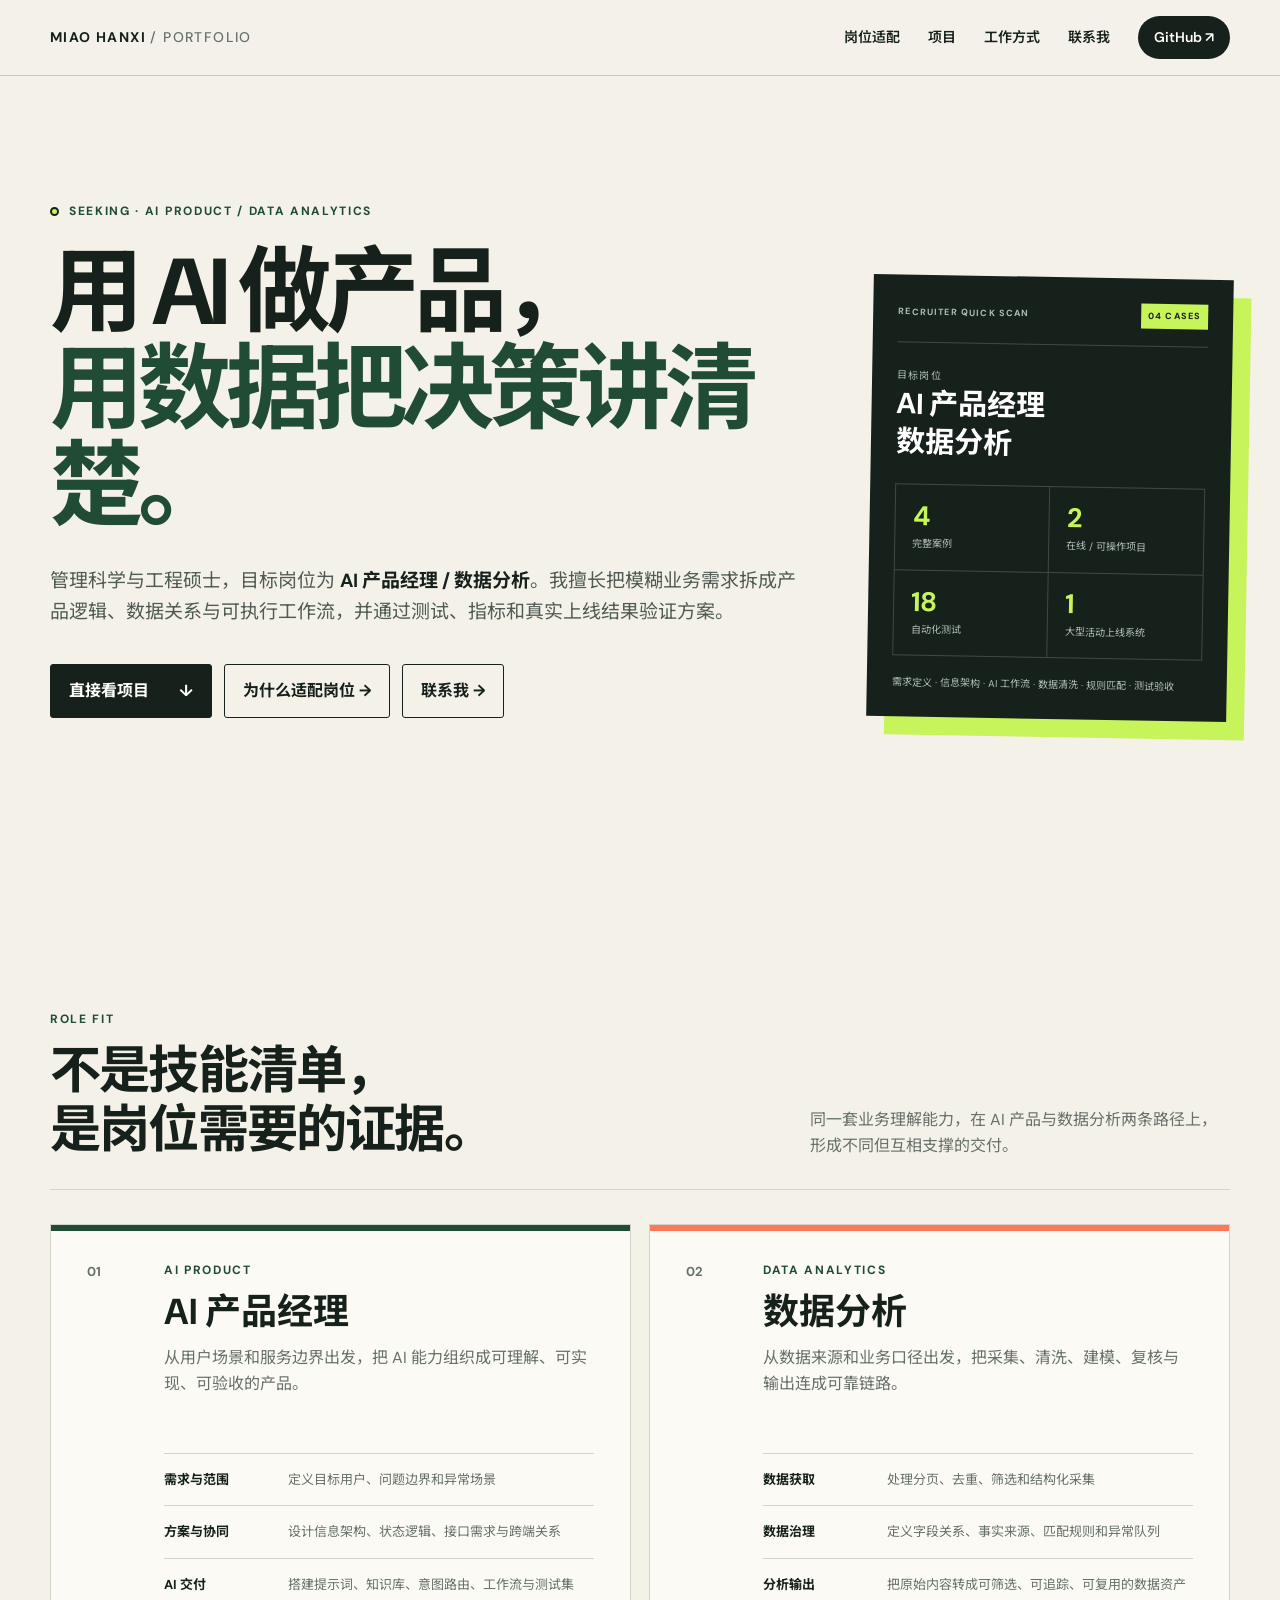
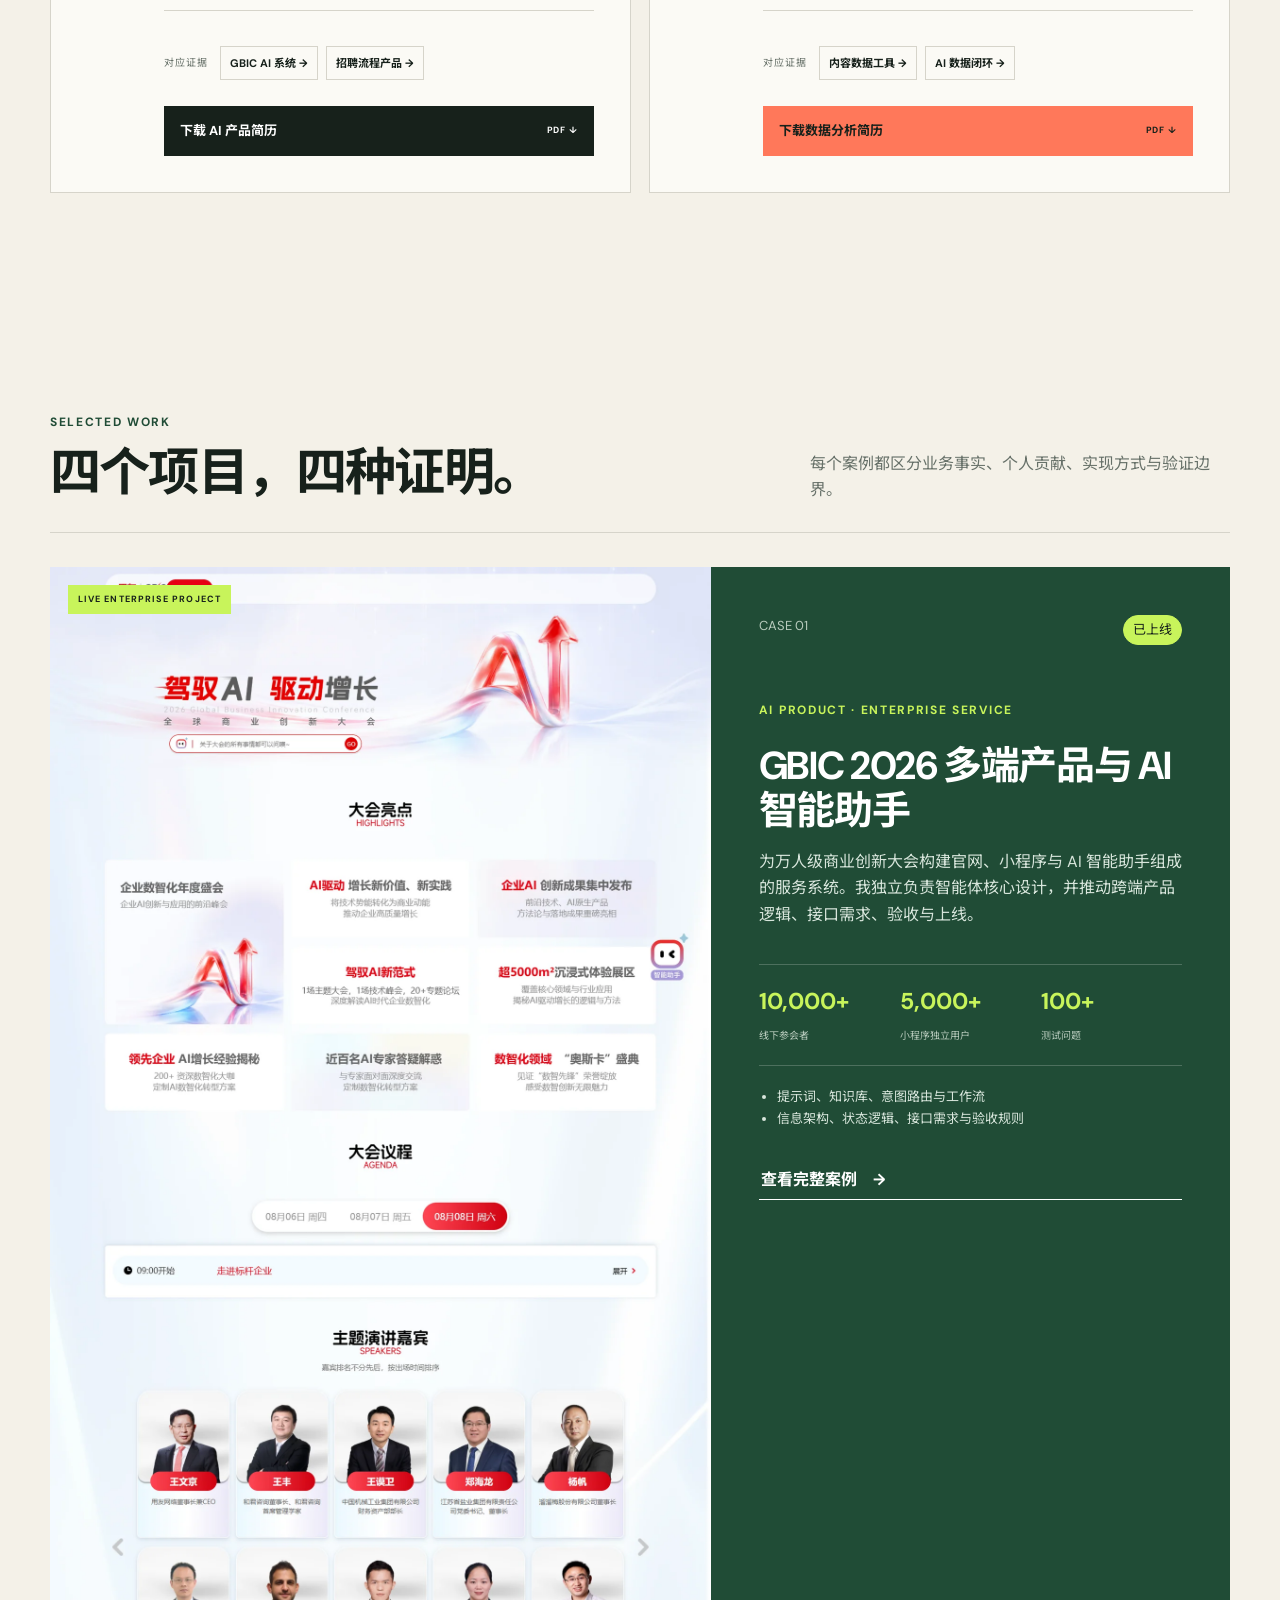
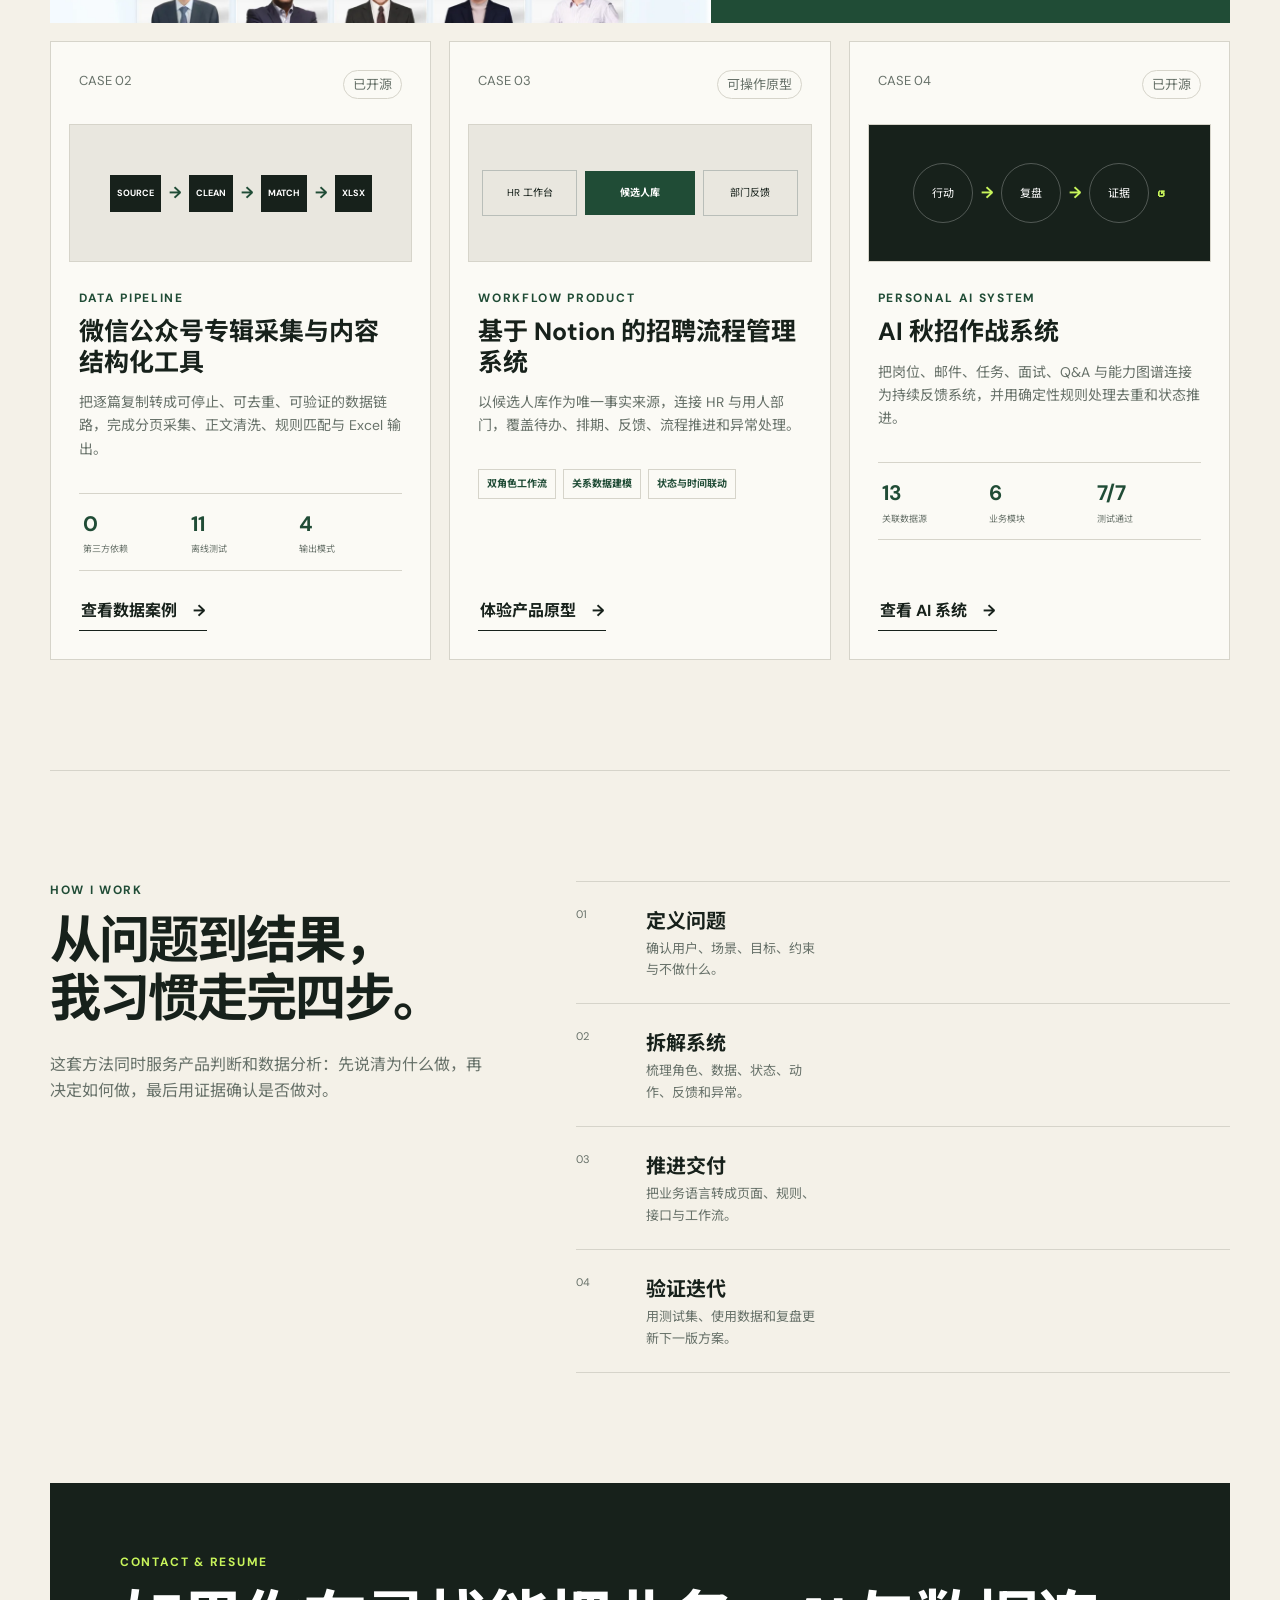
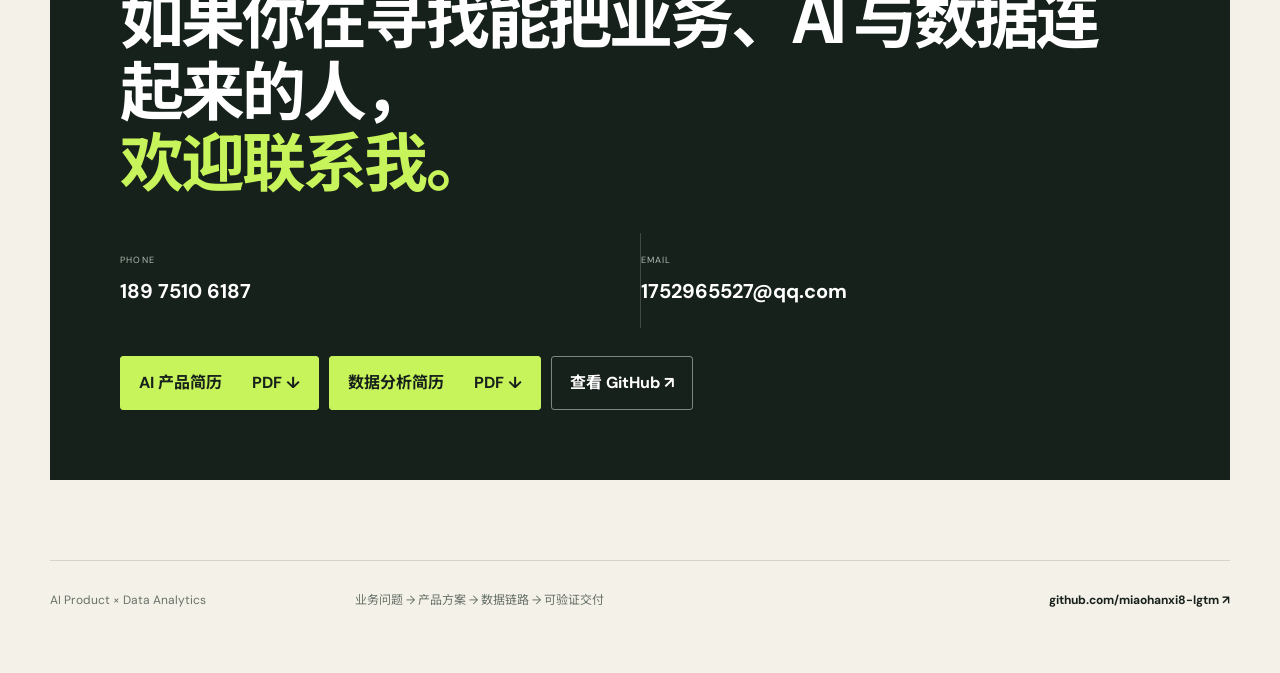
==== commit d9721ae9: "Add hero contact shortcut" ====
--- a/index.html
+++ b/index.html
@@ -28,7 +28,7 @@
         <div class="eyebrow"><span></span> SEEKING · AI PRODUCT / DATA ANALYTICS</div>
         <h1>用 AI 做产品，<br><em>用数据把决策讲清楚。</em></h1>
         <p class="hero-copy">管理科学与工程硕士，目标岗位为 <strong>AI 产品经理 / 数据分析</strong>。我擅长把模糊业务需求拆成产品逻辑、数据关系与可执行工作流，并通过测试、指标和真实上线结果验证方案。</p>
-        <div class="hero-actions"><a class="button primary" href="#work">直接看项目 <span>↓</span></a><a class="button secondary" href="#fit">为什么适配岗位 →</a></div>
+        <div class="hero-actions"><a class="button primary" href="#work">直接看项目 <span>↓</span></a><a class="button secondary" href="#fit">为什么适配岗位 →</a><a class="button secondary" href="#contact">联系我 →</a></div>
       </div>
       <aside class="evidence-board" aria-label="作品集证据概览">
         <div class="board-head"><span>RECRUITER QUICK SCAN</span><i>04 CASES</i></div>
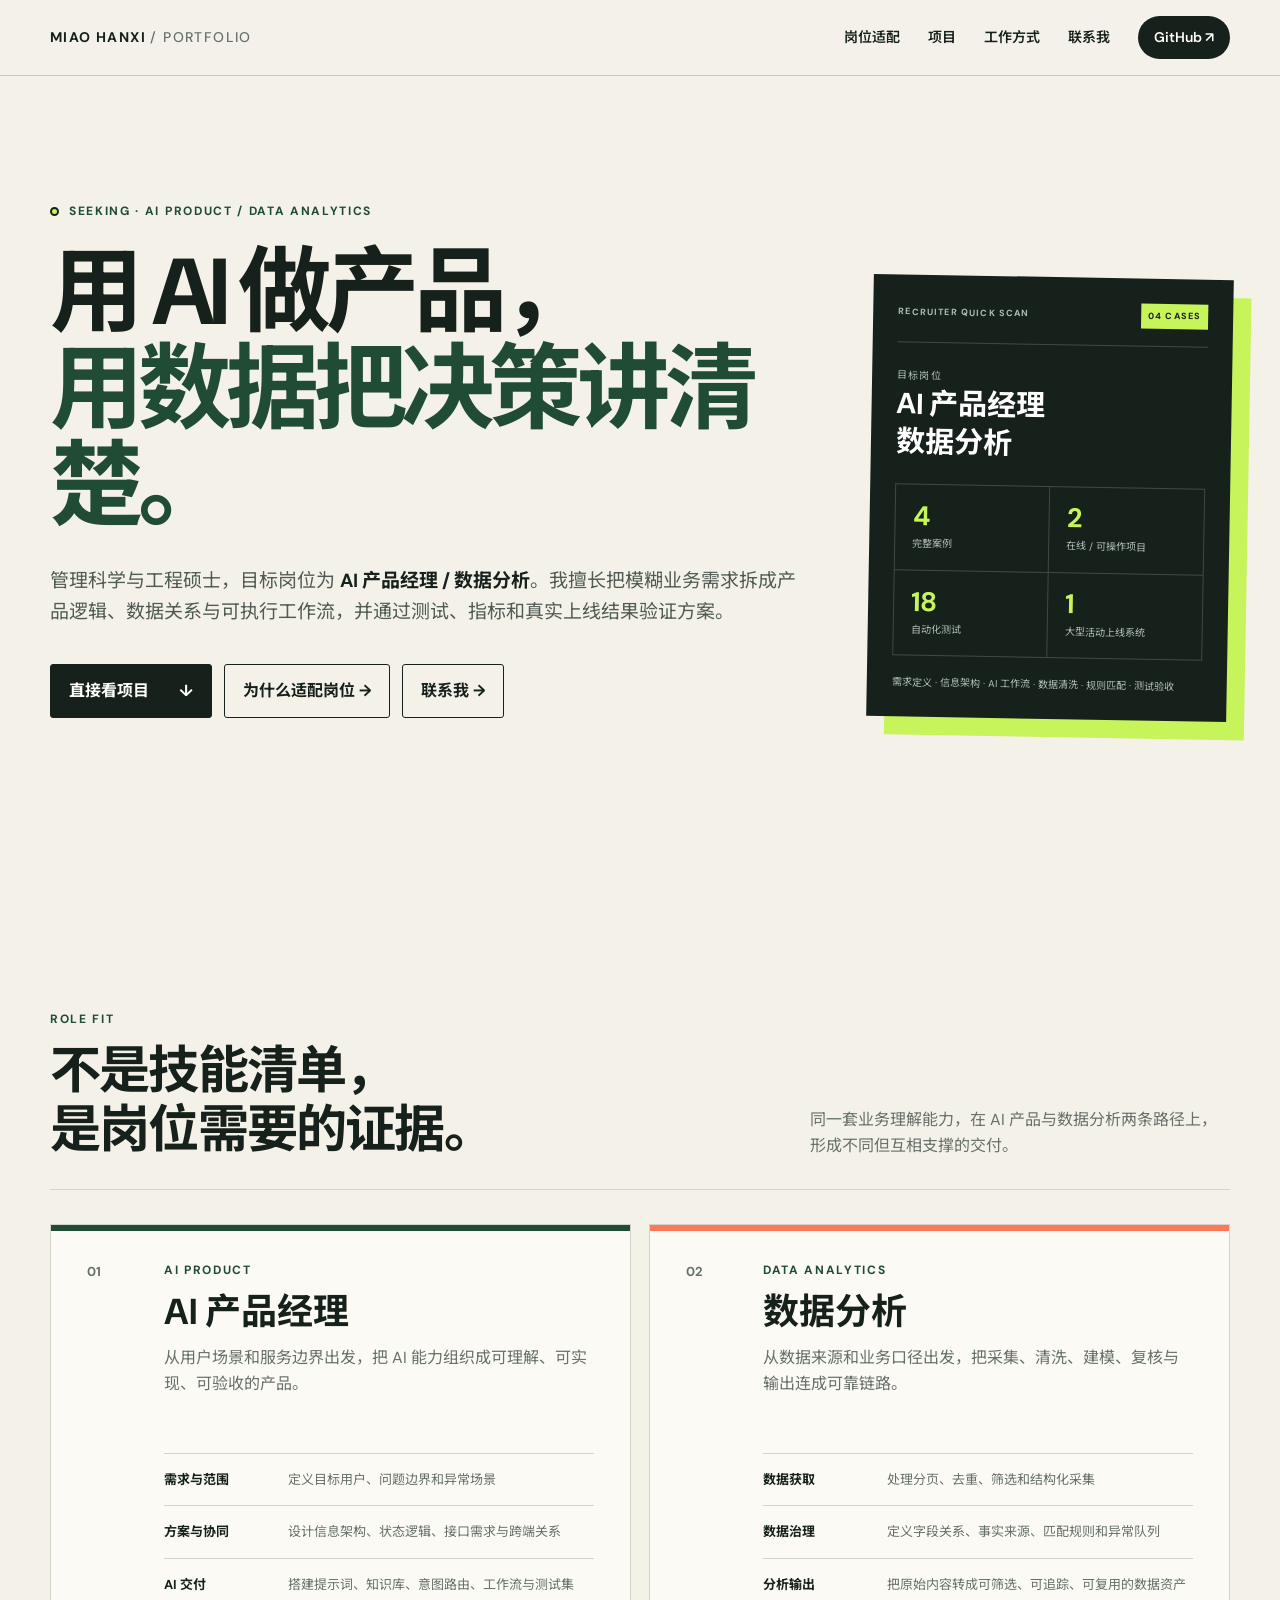
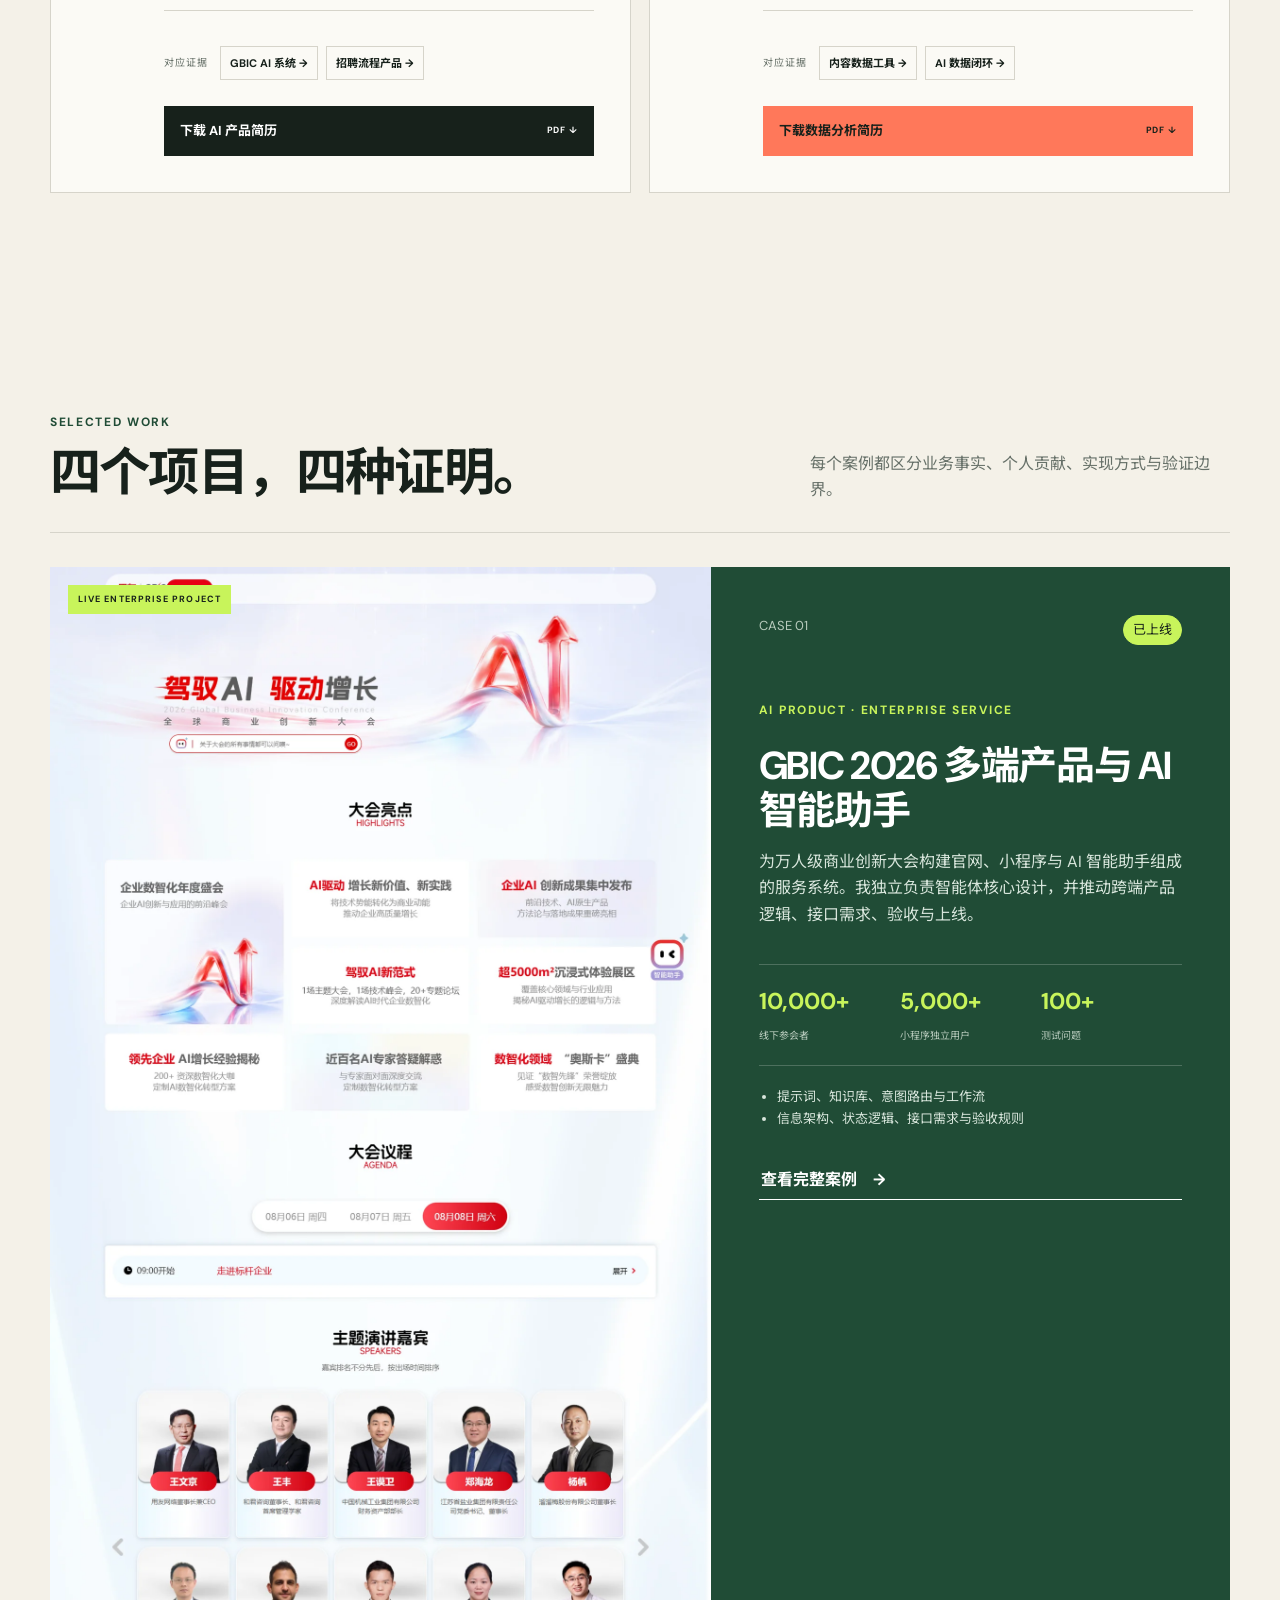
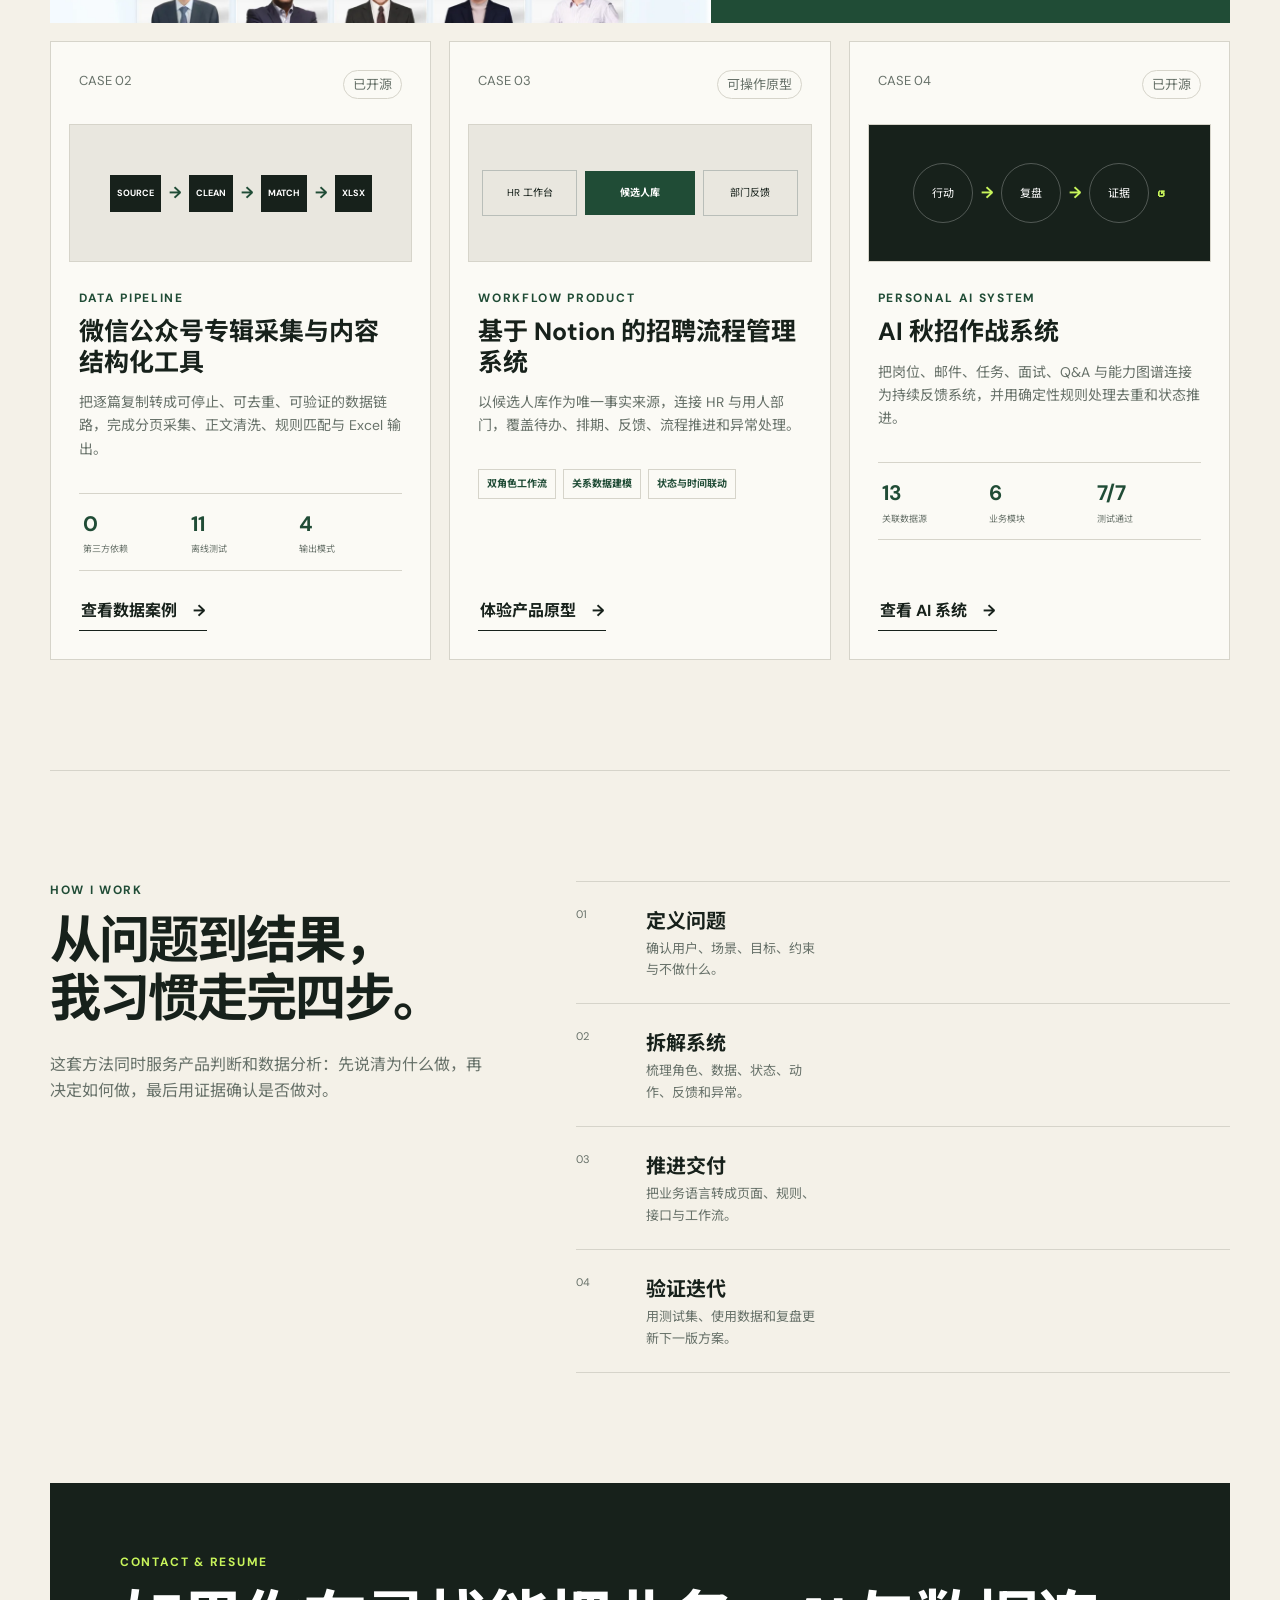
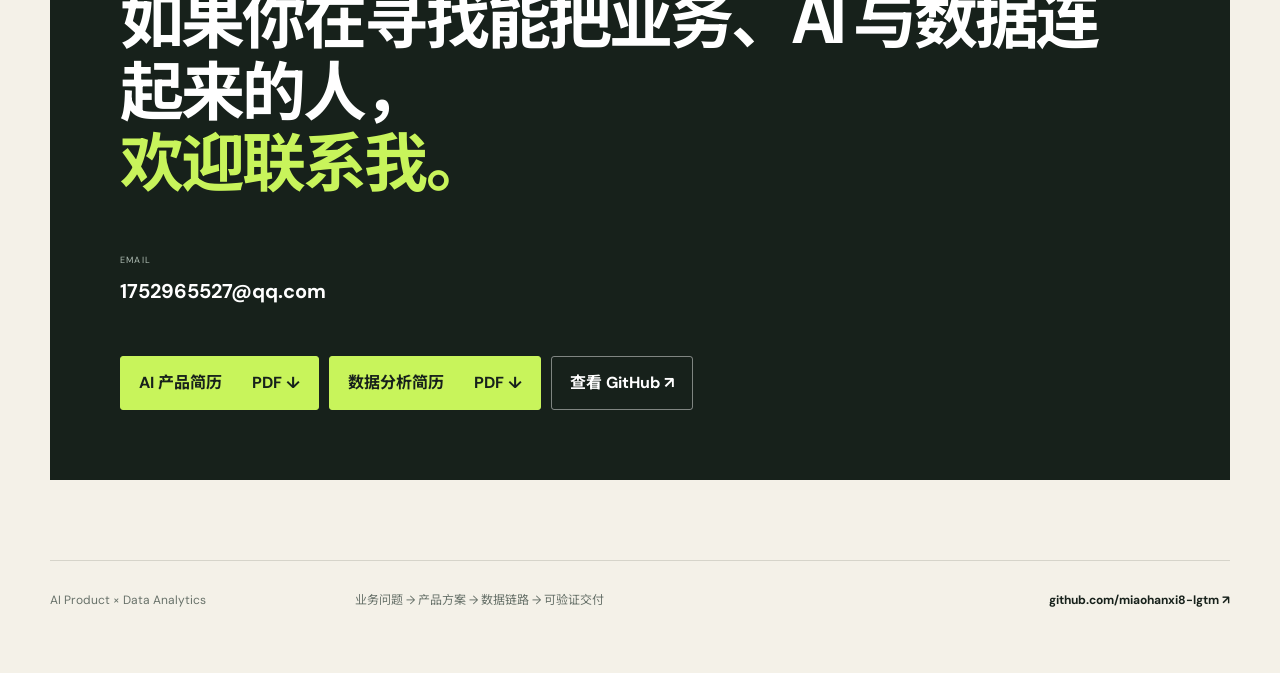
==== commit 73ec5e58: "Remove phone from public portfolio and resumes" ====
--- a/index.html
+++ b/index.html
@@ -99,7 +99,6 @@
     <section class="contact-section shell" id="contact">
       <p class="kicker">CONTACT & RESUME</p><h2>如果你在寻找能把业务、AI 与数据连起来的人，<br><em>欢迎联系我。</em></h2>
       <div class="contact-grid">
-        <div class="contact-details"><span>PHONE</span><a href="tel:+8618975106187">189 7510 6187</a></div>
         <div class="contact-details"><span>EMAIL</span><a href="mailto:1752965527@qq.com">1752965527@qq.com</a></div>
       </div>
       <div class="contact-actions"><a class="button primary" href="/assets/resume/miao-hanxi-ai-product-resume.pdf" download>AI 产品简历 <span>PDF ↓</span></a><a class="button primary" href="/assets/resume/miao-hanxi-data-analytics-resume.pdf" download>数据分析简历 <span>PDF ↓</span></a><a class="button secondary" href="https://github.com/miaohanxi8-lgtm" target="_blank" rel="noopener noreferrer">查看 GitHub ↗</a></div>
--- a/home.css
+++ b/home.css
@@ -36,7 +36,7 @@
 .card-proof-list{list-style:none;padding:0;margin:17px 0 22px;display:flex;flex-wrap:wrap;gap:7px}.card-proof-list li{border:1px solid var(--line);padding:6px 8px;font-size:10px;color:var(--green);font-weight:700}
 .method-section{border-top:1px solid var(--line);display:grid;grid-template-columns:.8fr 1.2fr;gap:90px}.method-intro h2{font-size:clamp(35px,4vw,55px);line-height:1.12;letter-spacing:-.04em;margin:9px 0 25px}.method-intro>p:last-child{color:var(--muted);max-width:480px}
 .method-list{list-style:none;margin:0;padding:0}.method-list li{display:grid;grid-template-columns:52px 180px 1fr;gap:18px;border-top:1px solid var(--line);padding:23px 0}.method-list li:last-child{border-bottom:1px solid var(--line)}.method-list span{font-size:11px;color:var(--muted)}.method-list h3{font-size:20px;margin:0}.method-list p{font-size:13px;color:var(--muted);margin:0}
-.contact-section{background:var(--ink);color:white;padding:70px;margin-bottom:80px}.contact-section .kicker{color:var(--lime)}.contact-section h2{font-size:clamp(35px,5vw,65px);line-height:1.12;letter-spacing:-.045em;margin:13px 0 32px;max-width:1000px}.contact-section h2 em{font-style:normal;color:var(--lime)}.contact-grid{display:grid;grid-template-columns:1fr 1fr;gap:1px;background:rgba(255,255,255,.18);margin:8px 0 28px}.contact-details{display:grid;gap:7px;background:var(--ink);padding:20px 0}.contact-details span{font-size:9px;letter-spacing:.13em;color:#aebcb3}.contact-details a{font-size:20px;font-weight:700}.contact-details a:hover{color:var(--lime)}.contact-actions{display:flex;gap:10px;flex-wrap:wrap}.contact-section .button.primary{background:var(--lime);color:var(--ink);border-color:var(--lime)}.contact-section .button.secondary{color:white;border-color:rgba(255,255,255,.45)}
+.contact-section{background:var(--ink);color:white;padding:70px;margin-bottom:80px}.contact-section .kicker{color:var(--lime)}.contact-section h2{font-size:clamp(35px,5vw,65px);line-height:1.12;letter-spacing:-.045em;margin:13px 0 32px;max-width:1000px}.contact-section h2 em{font-style:normal;color:var(--lime)}.contact-grid{display:grid;grid-template-columns:1fr;gap:1px;background:rgba(255,255,255,.18);margin:8px 0 28px}.contact-details{display:grid;gap:7px;background:var(--ink);padding:20px 0}.contact-details span{font-size:9px;letter-spacing:.13em;color:#aebcb3}.contact-details a{font-size:20px;font-weight:700}.contact-details a:hover{color:var(--lime)}.contact-actions{display:flex;gap:10px;flex-wrap:wrap}.contact-section .button.primary{background:var(--lime);color:var(--ink);border-color:var(--lime)}.contact-section .button.secondary{color:white;border-color:rgba(255,255,255,.45)}
 @media(max-width:1000px){
   .home-hero{grid-template-columns:1fr;min-height:0}.evidence-board{max-width:600px;transform:none}.home-featured{grid-template-columns:1fr}.featured-media{min-height:480px;max-height:620px}.home-project-grid{grid-template-columns:1fr 1fr}.home-project-card:last-child{grid-column:1/-1;min-height:500px}.role-grid{grid-template-columns:1fr}
 }
